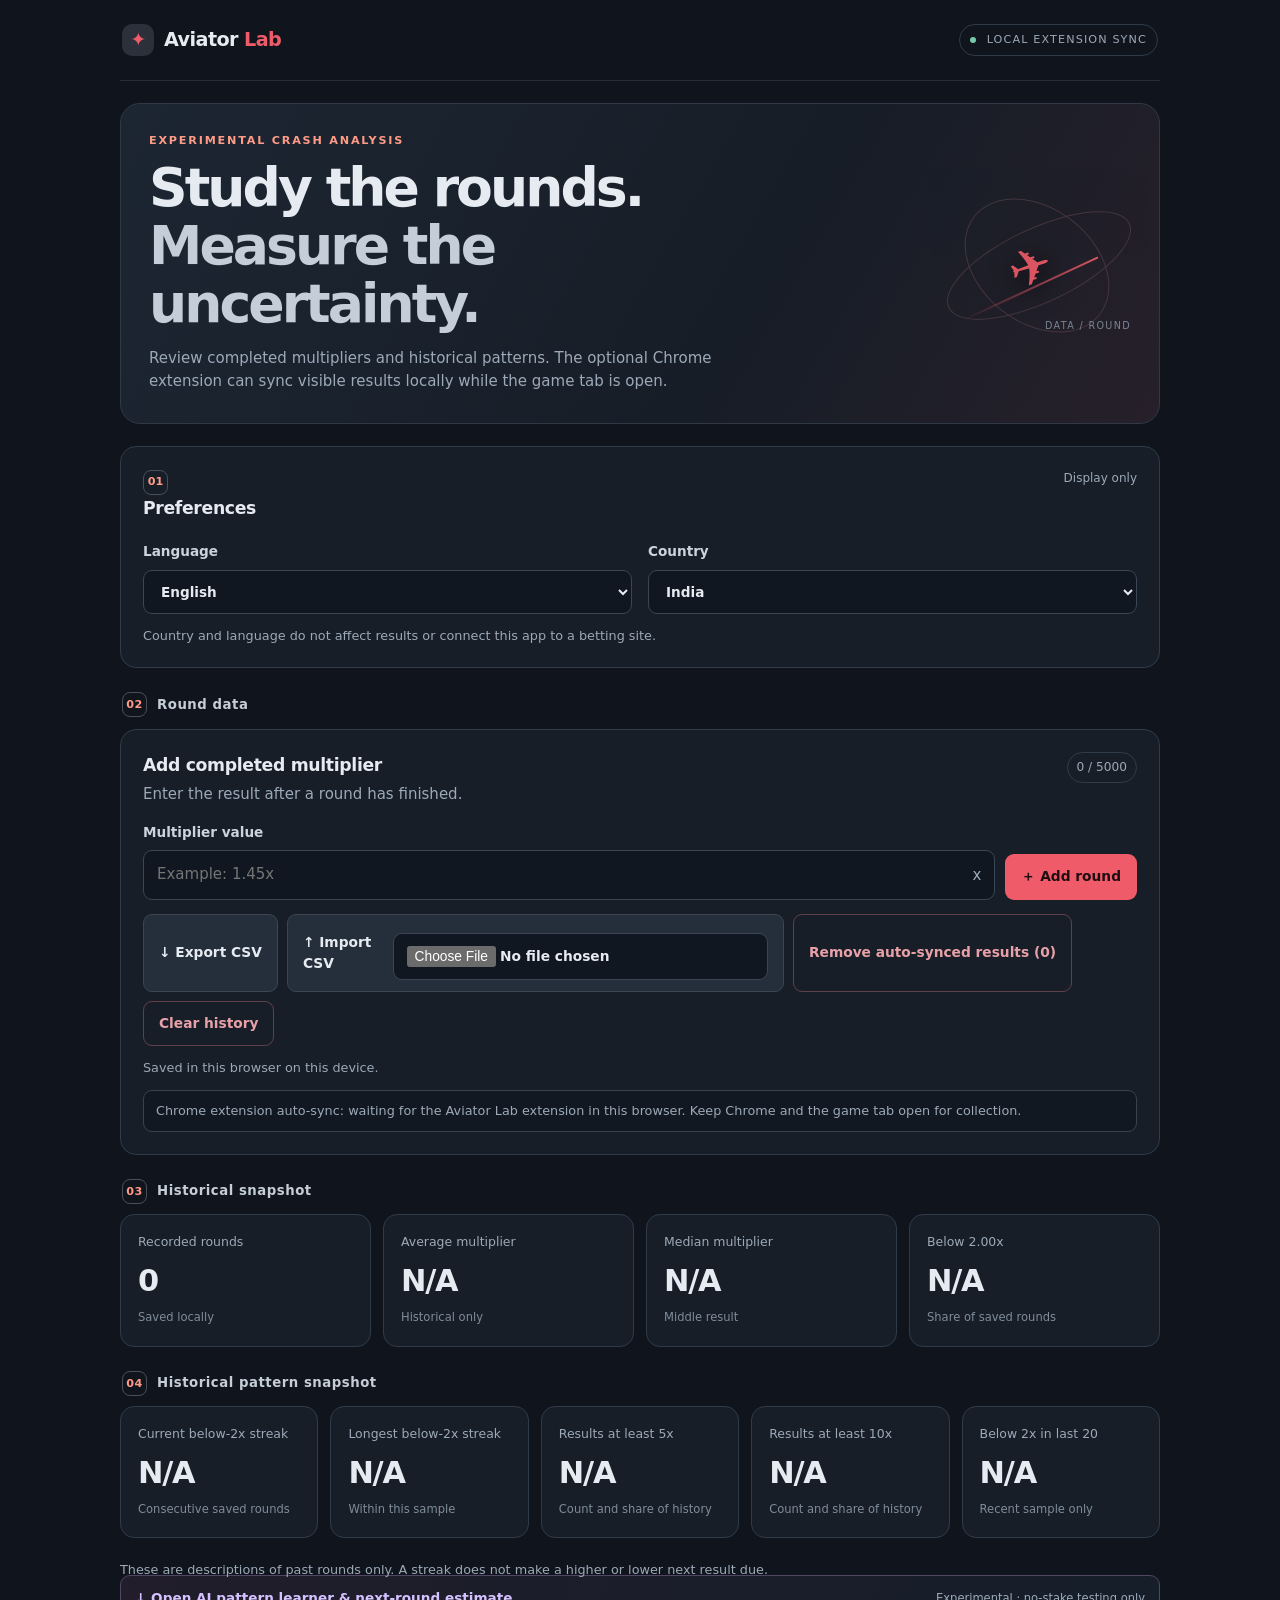
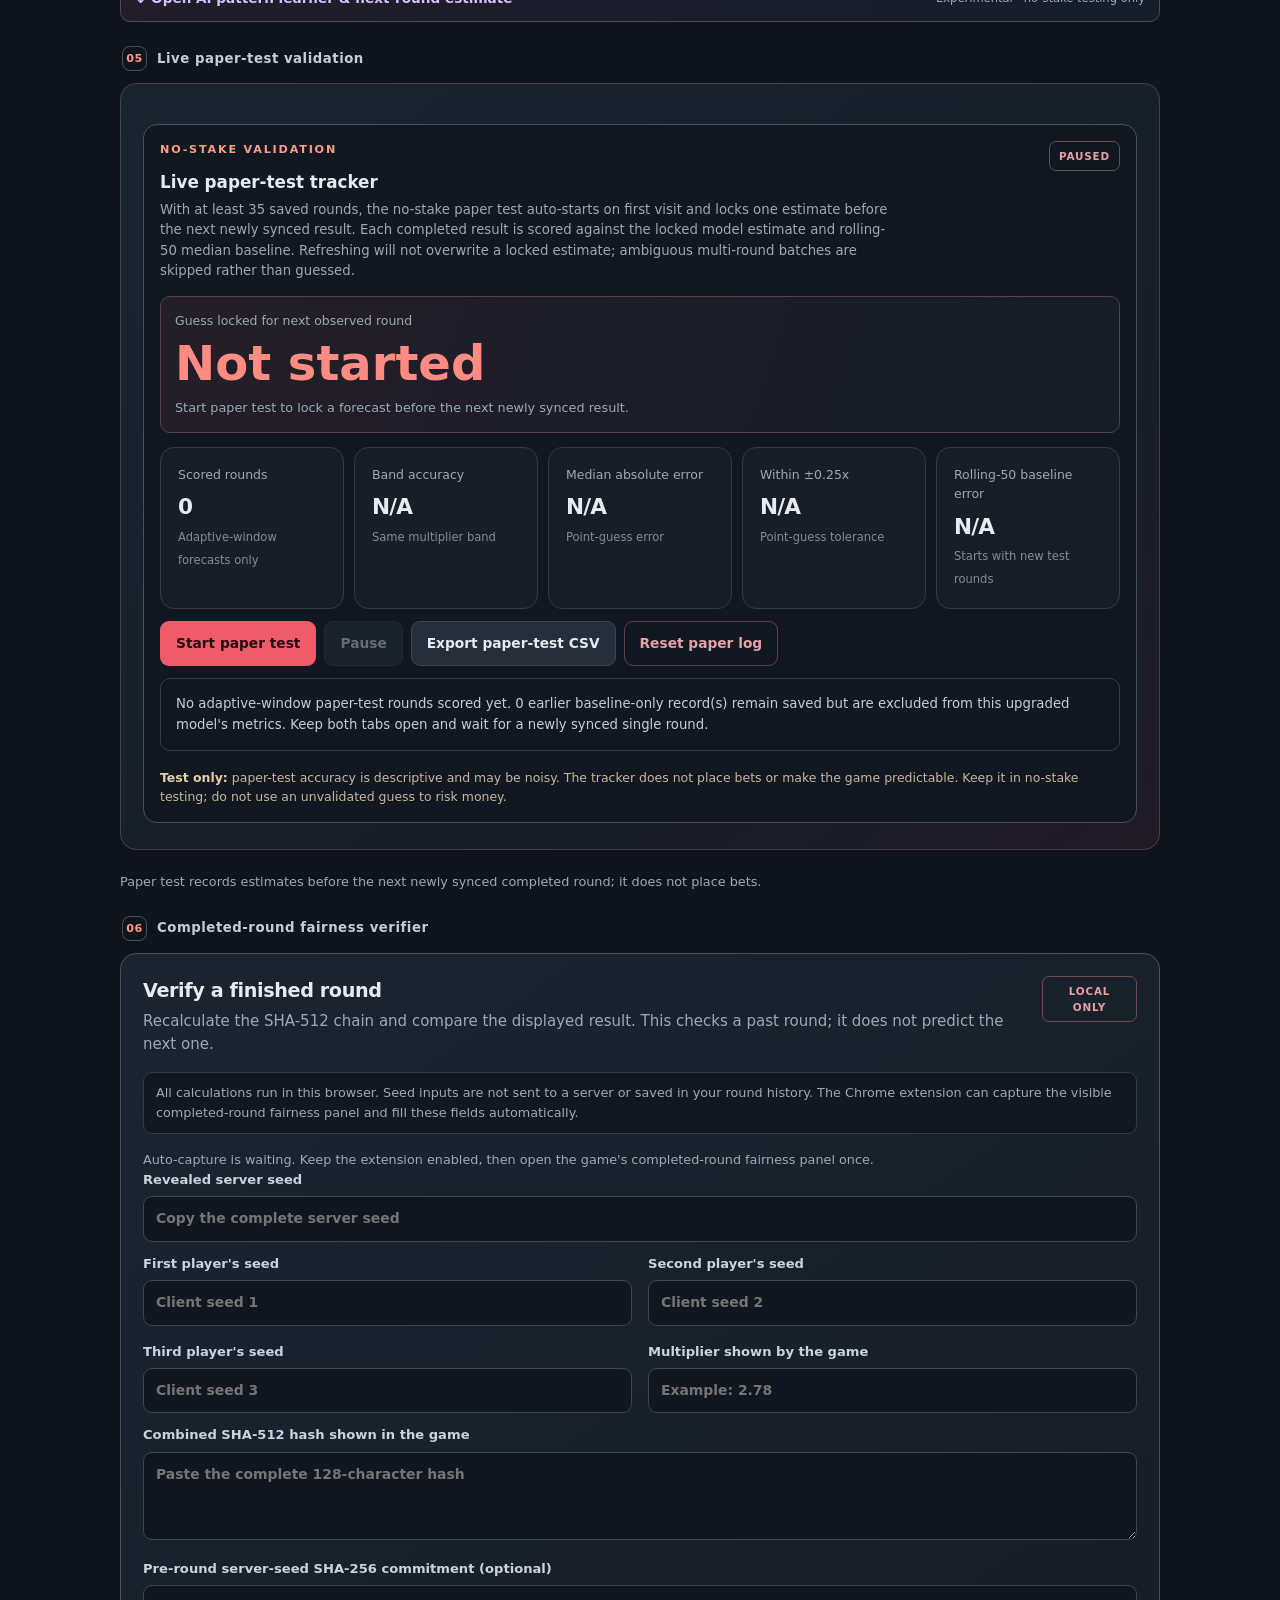
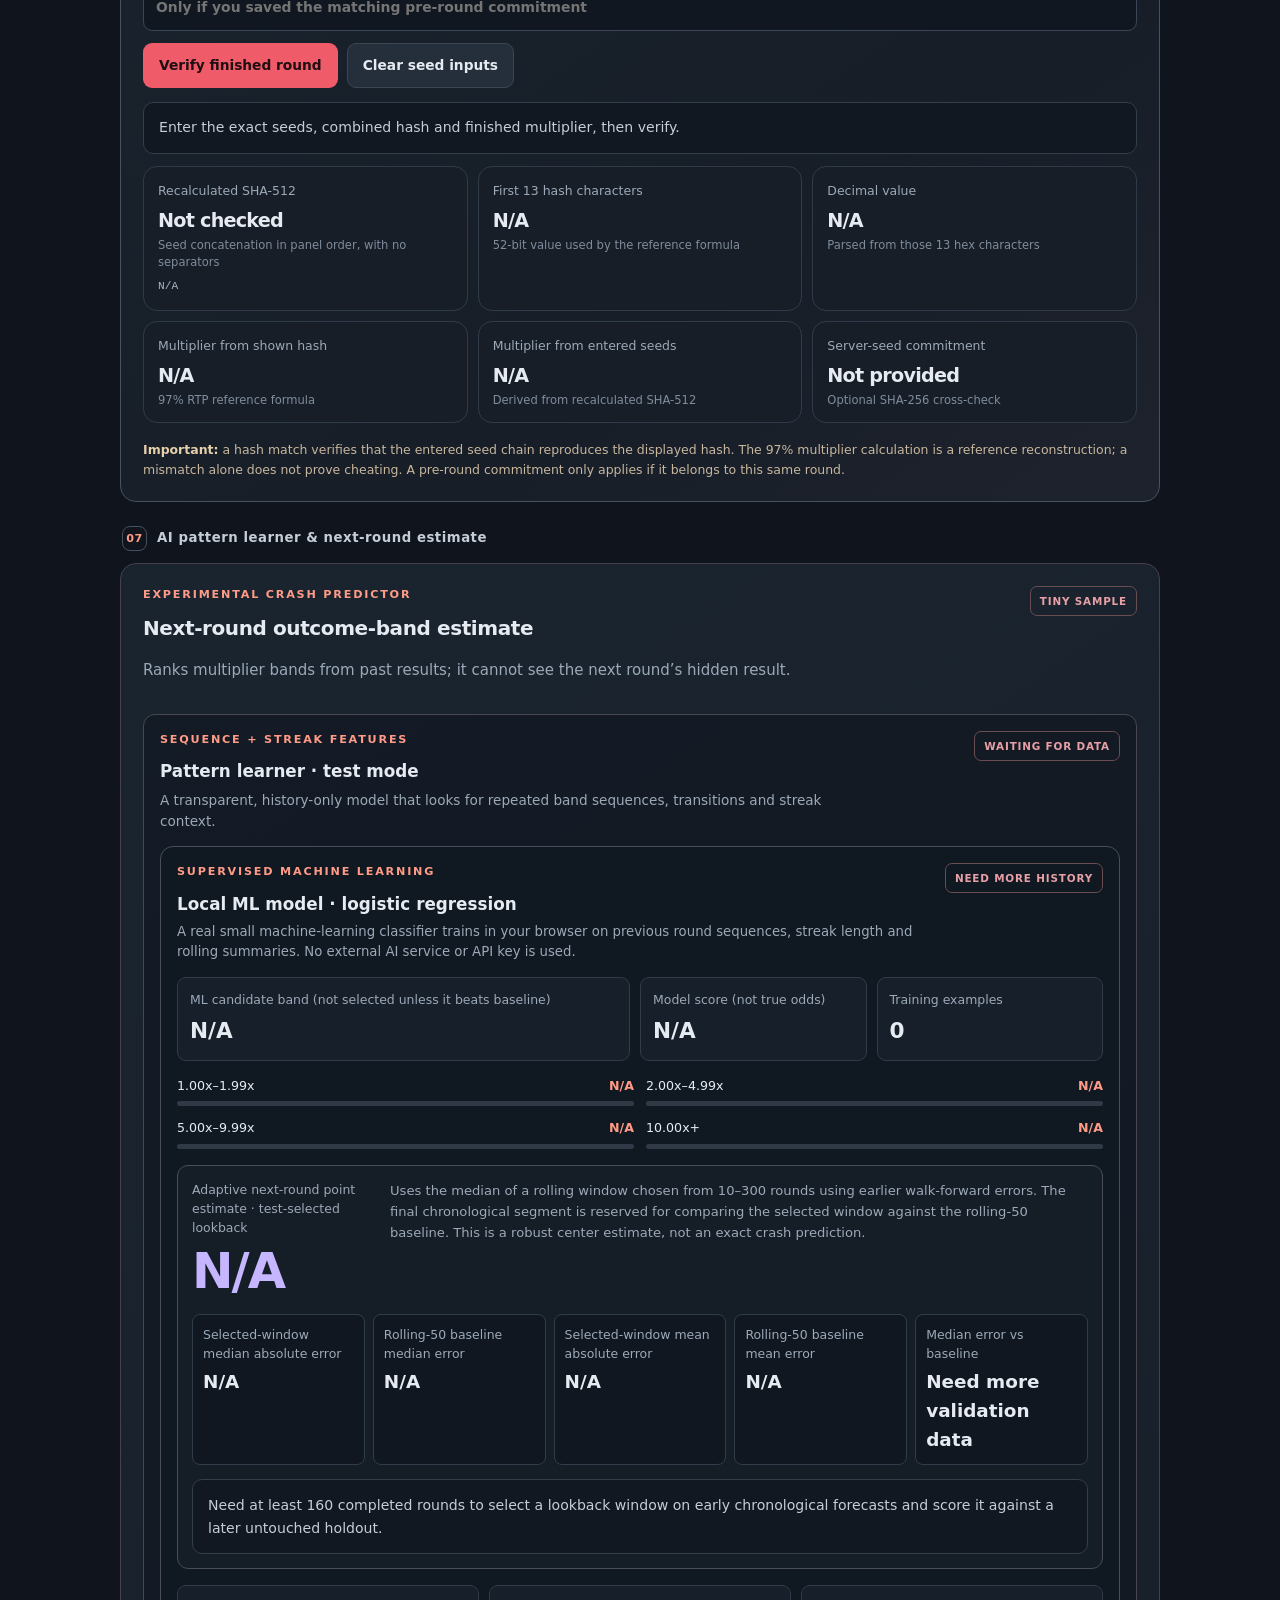
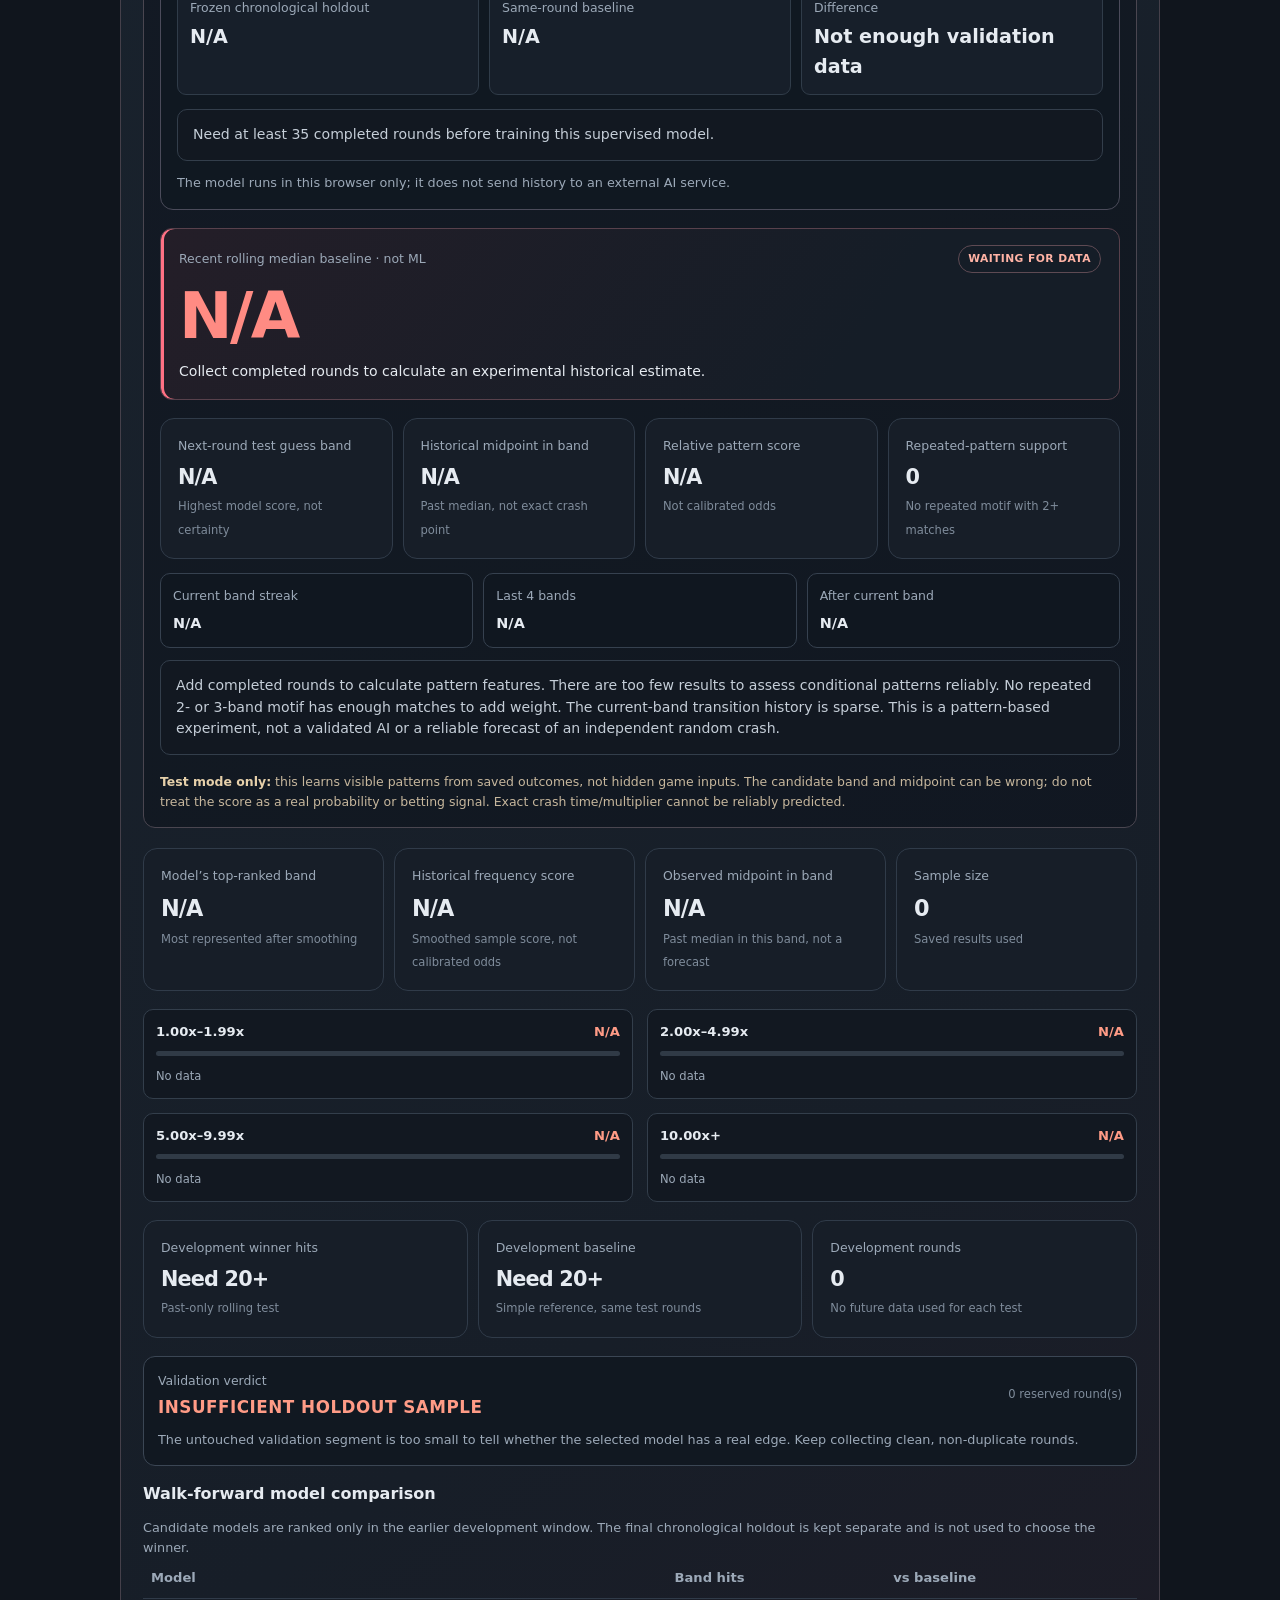
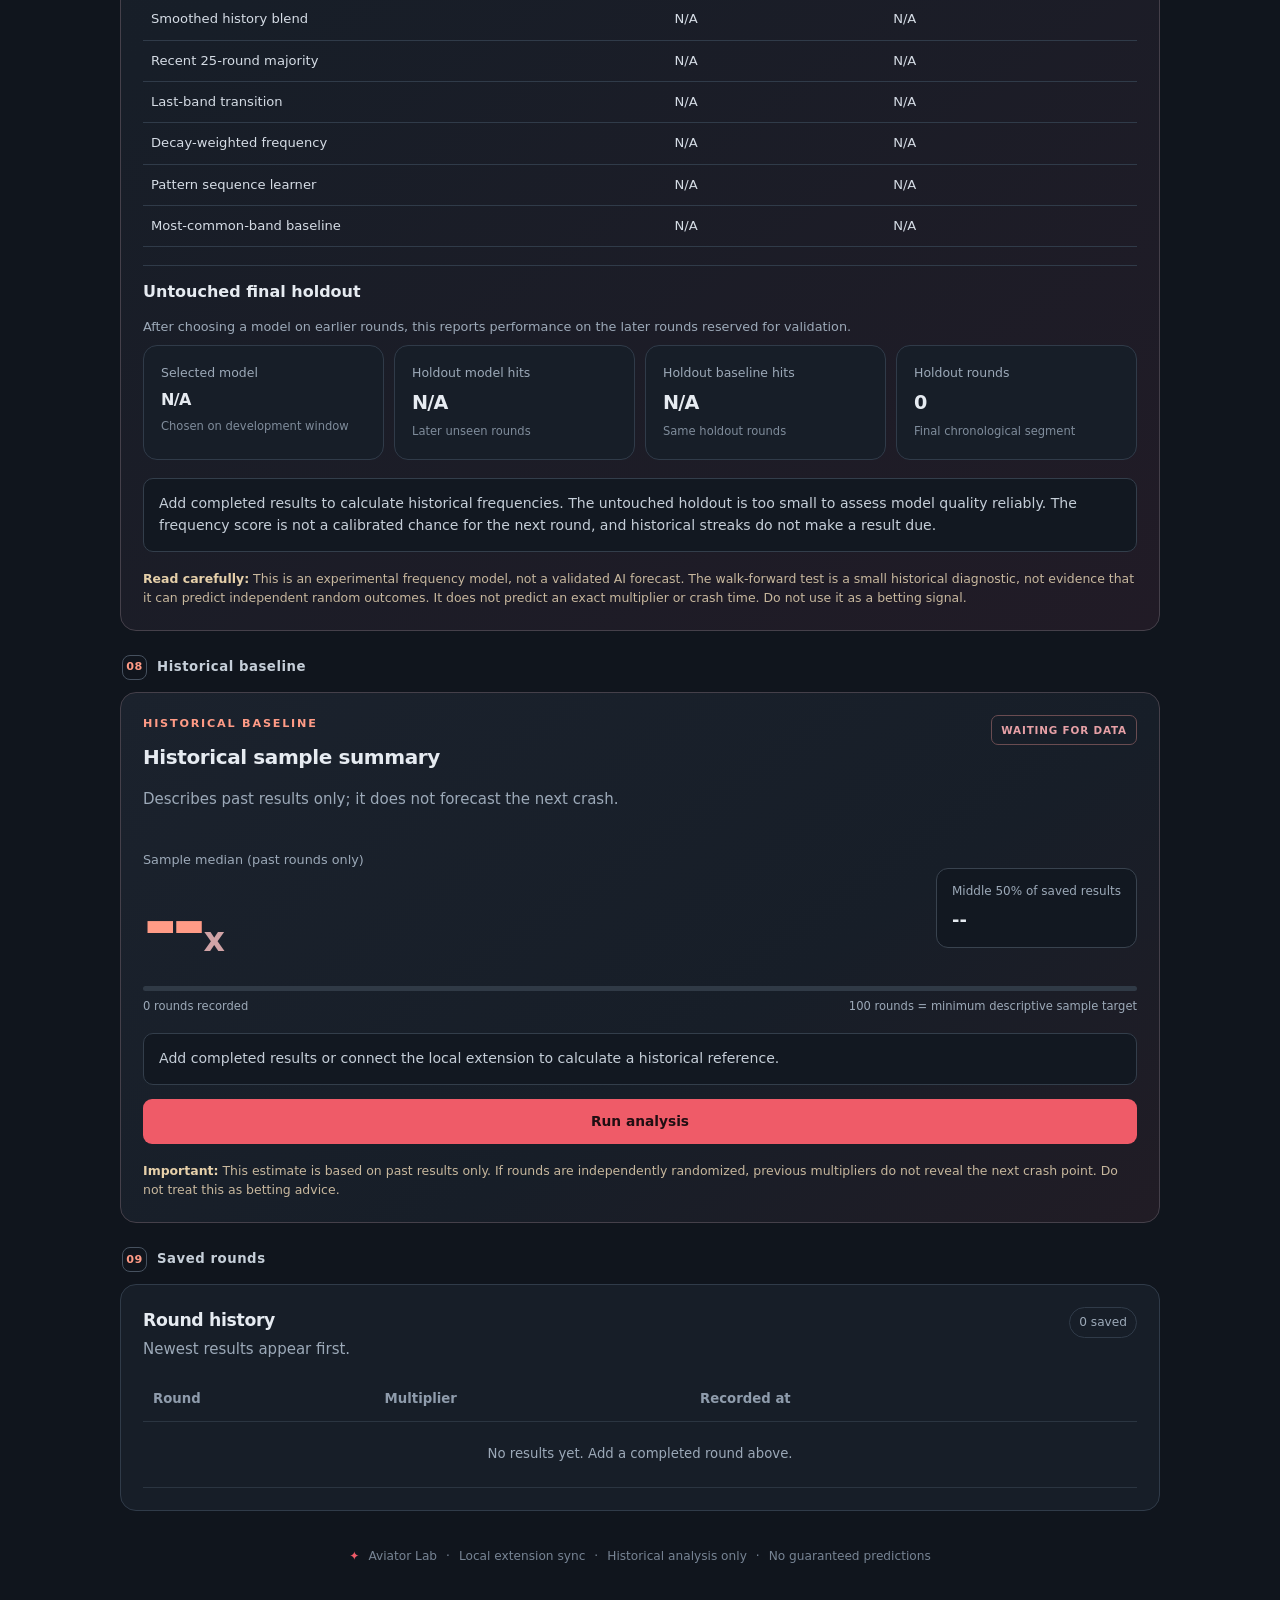
==== index.html @ 7ec2caae "Clarify adaptive paper-test metric scope" ====
<!DOCTYPE html>
<html lang="en">
<head>
  <meta charset="UTF-8">
  <meta name="viewport" content="width=device-width, initial-scale=1.0">
  <meta name="theme-color" content="#10151d">
  <title>Aviator Lab | Crash Estimate</title>
  <link rel="stylesheet" href="style.css?v=0.15.0">
</head>
<body>
  <main class="app-shell">
    <header class="topbar">
      <a class="brand" href="#" aria-label="Aviator Lab home"><span class="brand-mark">✦</span><span>Aviator <b>Lab</b></span></a>
      <span class="offline-pill"><i></i> LOCAL EXTENSION SYNC</span>
    </header>

    <section class="hero">
      <div class="hero-copy">
        <p class="kicker">EXPERIMENTAL CRASH ANALYSIS</p>
        <h1>Study the rounds.<br><span>Measure the uncertainty.</span></h1>
        <p class="hero-description">Review completed multipliers and historical patterns. The optional Chrome extension can sync visible results locally while the game tab is open.</p>
      </div>
      <div class="hero-art" aria-hidden="true">
        <div class="orbit orbit-one"></div><div class="orbit orbit-two"></div>
        <div class="plane">✈</div><div class="art-line"></div>
        <span class="art-label">DATA / ROUND</span>
      </div>
    </section>

    <section class="panel settings-panel">
      <div class="panel-title"><div><span class="step">01</span><h2>Preferences</h2></div><span class="muted tiny">Display only</span></div>
      <div class="fields">
        <label>Language
          <select id="languageSelect"><option value="English">English</option><option value="Hindi">Hindi</option><option value="Arabic">Arabic</option><option value="French">French</option><option value="Portuguese">Portuguese</option></select>
        </label>
        <label>Country
          <select id="countrySelect">
            <option value="India" selected>India</option><option value="Bangladesh">Bangladesh</option><option value="Pakistan">Pakistan</option><option value="Brazil">Brazil</option><option value="Bulgaria">Bulgaria</option><option value="Egypt">Egypt</option><option value="Kenya">Kenya</option><option value="Mexico">Mexico</option><option value="Morocco">Morocco</option><option value="Nigeria">Nigeria</option><option value="Saudi Arabia">Saudi Arabia</option><option value="South Africa">South Africa</option><option value="Tanzania">Tanzania</option><option value="Uganda">Uganda</option><option value="United Arab Emirates">United Arab Emirates</option><option value="Zimbabwe">Zimbabwe</option><option value="Other">Other</option>
          </select>
        </label>
      </div>
      <p class="hint">Country and language do not affect results or connect this app to a betting site.</p>
    </section>

    <div class="section-label"><span class="step">02</span><span>Round data</span></div>
    <section class="panel">
      <div class="panel-title"><div><h2>Add completed multiplier</h2><p class="muted">Enter the result after a round has finished.</p></div><span class="counter" id="historyCount">0 / 5000</span></div>
      <form id="resultForm" class="entry-form">
        <label for="multiplierInput">Multiplier value</label>
        <div class="entry-row"><div class="input-wrap"><input id="multiplierInput" type="text" inputmode="decimal" placeholder="Example: 1.45x" autocomplete="off" required><span class="input-suffix">x</span></div><button class="button primary" type="submit">＋ Add round</button></div>
        <p id="inputError" class="error" role="alert" hidden></p>
      </form>
      <div class="actions"><button id="exportButton" class="button secondary" type="button">↓ Export CSV</button><label class="button secondary import-label" for="importFile">↑ Import CSV<input id="importFile" type="file" accept=".csv,text/csv" hidden></label><button id="removeSyncedButton" class="button quiet-danger" type="button">Remove auto-synced results (keep imported)</button><button id="clearButton" class="button quiet-danger" type="button">Clear history</button></div>
      <p id="saveStatus" class="hint status" aria-live="polite">Saved in this browser on this device.</p>
      <p id="extensionSyncStatus" class="hint status" aria-live="polite">Chrome extension auto-sync: waiting for the Aviator Lab extension in this browser. Keep Chrome and the game tab open for collection.</p>
    </section>

    <div class="section-label"><span class="step">03</span><span>Historical snapshot</span></div>
    <section class="stats-grid">
      <article class="stat-card"><span class="stat-label">Recorded rounds</span><strong id="totalRounds">0</strong><span class="stat-note">Saved locally</span></article>
      <article class="stat-card"><span class="stat-label">Average multiplier</span><strong id="averageValue">N/A</strong><span class="stat-note">Historical only</span></article>
      <article class="stat-card"><span class="stat-label">Median multiplier</span><strong id="medianValue">N/A</strong><span class="stat-note">Middle result</span></article>
      <article class="stat-card"><span class="stat-label">Below 2.00x</span><strong id="belowTwoValue">N/A</strong><span class="stat-note">Share of saved rounds</span></article>
    </section>

    <div class="section-label"><span class="step">04</span><span>Historical pattern snapshot</span></div>
    <section class="stats-grid pattern-grid" aria-label="Descriptive historical patterns">
      <article class="stat-card"><span class="stat-label">Current below-2x streak</span><strong id="currentLowStreak">N/A</strong><span class="stat-note">Consecutive saved rounds</span></article>
      <article class="stat-card"><span class="stat-label">Longest below-2x streak</span><strong id="longestLowStreak">N/A</strong><span class="stat-note">Within this sample</span></article>
      <article class="stat-card"><span class="stat-label">Results at least 5x</span><strong id="highFiveValue">N/A</strong><span class="stat-note">Count and share of history</span></article>
      <article class="stat-card"><span class="stat-label">Results at least 10x</span><strong id="highTenValue">N/A</strong><span class="stat-note">Count and share of history</span></article>
      <article class="stat-card"><span class="stat-label">Below 2x in last 20</span><strong id="recentBelowValue">N/A</strong><span class="stat-note">Recent sample only</span></article>
    </section>
    <p class="hint">These are descriptions of past rounds only. A streak does not make a higher or lower next result due.</p>
    <div class="ai-shortcut"><a href="#experimentalPredictorLabel">↓ Open AI pattern learner &amp; next-round estimate</a><span>Experimental · no-stake testing only</span></div>
    <div class="section-label"><span class="step">05</span><span>Live paper-test validation</span></div>
    <section class="panel adaptive-panel" aria-label="Live no-stake model validation">
        <section class="paper-tracker" aria-label="Paper prediction tracking">
          <div class="paper-tracker-head">
            <div><p class="kicker">NO-STAKE VALIDATION</p><h3>Live paper-test tracker</h3><p class="muted">With at least 35 saved rounds, the no-stake paper test auto-starts on first visit and locks one estimate before the next newly synced result. Each completed result is scored against the locked model estimate and rolling-50 median baseline. Refreshing will not overwrite a locked estimate; ambiguous multi-round batches are skipped rather than guessed.</p></div>
            <span class="estimate-status" id="paperStatus">OFF</span>
          </div>
          <div class="paper-next">
            <div><span class="stat-label">Guess locked for next observed round</span><strong id="paperNextGuess">Not started</strong></div>
            <p id="paperNextReason">Waiting for enough saved rounds to lock the first no-stake estimate.</p>
          </div>
          <div class="pattern-learner-grid paper-metrics">
            <article class="stat-card"><span class="stat-label">Scored rounds</span><strong id="paperScoredCount">0</strong><span class="stat-note">Adaptive-window forecasts only</span></article>
            <article class="stat-card"><span class="stat-label">Band accuracy</span><strong id="paperBandRate">N/A</strong><span class="stat-note">Same multiplier band</span></article>
            <article class="stat-card"><span class="stat-label">Median absolute error</span><strong id="paperMedianError">N/A</strong><span class="stat-note">Point-guess error</span></article>
            <article class="stat-card"><span class="stat-label">Within ±0.25x</span><strong id="paperNearRate">N/A</strong><span class="stat-note">Point-guess tolerance</span></article>
            <article class="stat-card"><span class="stat-label">Rolling-50 baseline error</span><strong id="paperBaselineError">N/A</strong><span id="paperBaselineNote" class="stat-note">Comparable rounds</span></article>
          </div>
          <div class="paper-controls">
            <button id="paperStartButton" class="button primary" type="button">Start paper test</button>
            <button id="paperPauseButton" class="button secondary" type="button">Pause</button>
            <button id="paperExportButton" class="button secondary" type="button">Export paper-test CSV</button>
            <button id="paperResetButton" class="button quiet-danger" type="button">Reset paper log</button>
          </div>
          <p id="paperLastOutcome" class="analysis-output">No paper-test rounds scored yet.</p>
          <p class="disclaimer"><strong>Test only:</strong> paper-test accuracy is descriptive and may be noisy. The tracker does not place bets or make the game predictable. Keep it in no-stake testing; do not use an unvalidated guess to risk money.</p>
        </section>
    </section>
    <div class="hint">Paper test records estimates before the next newly synced completed round; it does not place bets.</div>

    <div class="section-label"><span class="step">06</span><span>Completed-round fairness verifier</span></div>
    <section class="panel verifier-panel" id="verifierPanel" aria-labelledby="verifierHeading">
      <div class="panel-title">
        <div><h2 id="verifierHeading">Verify a finished round</h2><p class="muted">Recalculate the SHA-512 chain and compare the displayed result. This checks a past round; it does not predict the next one.</p></div>
        <span class="estimate-status">LOCAL ONLY</span>
      </div>
      <p class="hint verifier-privacy">All calculations run in this browser. Seed inputs are not sent to a server or saved in your round history. The Chrome extension can capture the visible completed-round fairness panel and fill these fields automatically.</p>
      <p id="pfAutoCaptureStatus" class="hint status" aria-live="polite">Auto-capture is waiting. Keep the extension enabled, then open the game's completed-round fairness panel once.</p>
      <form id="pfVerifierForm" class="verifier-form">
        <label for="pfServerSeed">Revealed server seed
          <input id="pfServerSeed" type="text" autocomplete="off" spellcheck="false" placeholder="Copy the complete server seed" required>
        </label>
        <div class="fields verifier-seeds">
          <label for="pfClientSeed1">First player's seed
            <input id="pfClientSeed1" type="text" autocomplete="off" spellcheck="false" placeholder="Client seed 1" required>
          </label>
          <label for="pfClientSeed2">Second player's seed
            <input id="pfClientSeed2" type="text" autocomplete="off" spellcheck="false" placeholder="Client seed 2" required>
          </label>
          <label for="pfClientSeed3">Third player's seed
            <input id="pfClientSeed3" type="text" autocomplete="off" spellcheck="false" placeholder="Client seed 3" required>
          </label>
          <label for="pfDisplayedMultiplier">Multiplier shown by the game
            <input id="pfDisplayedMultiplier" type="number" inputmode="decimal" min="1" max="1000000" step="0.01" placeholder="Example: 2.78" required>
          </label>
        </div>
        <label for="pfDisplayedHash">Combined SHA-512 hash shown in the game
          <textarea id="pfDisplayedHash" rows="3" spellcheck="false" placeholder="Paste the complete 128-character hash" required></textarea>
        </label>
        <label for="pfServerCommitment">Pre-round server-seed SHA-256 commitment (optional)
          <input id="pfServerCommitment" type="text" autocomplete="off" spellcheck="false" placeholder="Only if you saved the matching pre-round commitment">
        </label>
        <div class="actions verifier-actions">
          <button id="pfVerifyButton" class="button primary" type="submit">Verify finished round</button>
          <button id="pfClearButton" class="button secondary" type="button">Clear seed inputs</button>
        </div>
      </form>
      <div id="pfOverallStatus" class="analysis-output verifier-status" role="status" aria-live="polite">Enter the exact seeds, combined hash and finished multiplier, then verify.</div>
      <div class="verifier-results">
        <article class="stat-card"><span class="stat-label">Recalculated SHA-512</span><strong id="pfCalculatedHashStatus">Not checked</strong><span id="pfCalculatedHashNote" class="stat-note">Seed concatenation in panel order, with no separators</span><p id="pfCalculatedHashValue" class="verifier-hash-output">N/A</p></article>
        <article class="stat-card"><span class="stat-label">First 13 hash characters</span><strong id="pfHexPrefix">N/A</strong><span class="stat-note">52-bit value used by the reference formula</span></article>
        <article class="stat-card"><span class="stat-label">Decimal value</span><strong id="pfHexDecimal">N/A</strong><span class="stat-note">Parsed from those 13 hex characters</span></article>
        <article class="stat-card"><span class="stat-label">Multiplier from shown hash</span><strong id="pfHashMultiplier">N/A</strong><span class="stat-note">97% RTP reference formula</span></article>
        <article class="stat-card"><span class="stat-label">Multiplier from entered seeds</span><strong id="pfSeedMultiplier">N/A</strong><span class="stat-note">Derived from recalculated SHA-512</span></article>
        <article class="stat-card"><span class="stat-label">Server-seed commitment</span><strong id="pfCommitmentStatus">Not provided</strong><span id="pfCommitmentNote" class="stat-note">Optional SHA-256 cross-check</span></article>
      </div>
      <p class="disclaimer"><strong>Important:</strong> a hash match verifies that the entered seed chain reproduces the displayed hash. The 97% multiplier calculation is a reference reconstruction; a mismatch alone does not prove cheating. A pre-round commitment only applies if it belongs to this same round.</p>
    </section>


    <div class="section-label" id="experimentalPredictorLabel"><span class="step">07</span><span>AI pattern learner &amp; next-round estimate</span></div>
    <section class="panel adaptive-panel" id="experimentalPredictorPanel">
      <div class="estimate-head">
        <div><p class="kicker">EXPERIMENTAL CRASH PREDICTOR</p><h2>Next-round outcome-band estimate</h2><p class="muted">Ranks multiplier bands from past results; it cannot see the next round’s hidden result.</p></div>
        <span class="estimate-status" id="adaptiveModelStatus">WAITING FOR DATA</span>
      </div>
      <div class="pattern-learner-box">
        <div class="pattern-learner-heading">
          <div><p class="kicker">SEQUENCE + STREAK FEATURES</p><h3>Pattern learner · test mode</h3><p class="muted">A transparent, history-only model that looks for repeated band sequences, transitions and streak context.</p></div>
          <span class="estimate-status" id="patternModelStatus">WAITING FOR DATA</span>
        </div>
        <section class="local-ml-card" aria-label="Local machine learning model">
          <div class="local-ml-head">
            <div><p class="kicker">SUPERVISED MACHINE LEARNING</p><h3>Local ML model · logistic regression</h3><p class="muted">A real small machine-learning classifier trains in your browser on previous round sequences, streak length and rolling summaries. No external AI service or API key is used.</p></div>
            <span class="estimate-status" id="localMLStatus">NEED MORE HISTORY</span>
          </div>
          <div class="local-ml-main">
            <div><span class="stat-label">ML candidate band (not selected unless it beats baseline)</span><strong id="localMLBand">N/A</strong></div>
            <div><span class="stat-label">Model score (not true odds)</span><strong id="localMLScore">N/A</strong></div>
            <div><span class="stat-label">Training examples</span><strong id="localMLExamples">0</strong></div>
          </div>
          <div class="local-ml-probs">
            <div><div class="local-ml-prob-head"><span>1.00x–1.99x</span><strong id="localMLP0">N/A</strong></div><div class="meter"><div id="localMLBar0"></div></div></div>
            <div><div class="local-ml-prob-head"><span>2.00x–4.99x</span><strong id="localMLP1">N/A</strong></div><div class="meter"><div id="localMLBar1"></div></div></div>
            <div><div class="local-ml-prob-head"><span>5.00x–9.99x</span><strong id="localMLP2">N/A</strong></div><div class="meter"><div id="localMLBar2"></div></div></div>
            <div><div class="local-ml-prob-head"><span>10.00x+</span><strong id="localMLP3">N/A</strong></div><div class="meter"><div id="localMLBar3"></div></div></div>
          </div>
          <section class="local-ml-point" aria-label="Machine learning numeric estimate">
            <div class="local-ml-point-head">
              <div><span class="stat-label">Adaptive next-round point estimate · test-selected lookback</span><strong id="localMLNumericGuess">N/A</strong></div>
              <p class="muted">Uses the median of a rolling window chosen from 10–300 rounds using earlier walk-forward errors. The final chronological segment is reserved for comparing the selected window against the rolling-50 baseline. This is a robust center estimate, not an exact crash prediction.</p>
            </div>
            <div class="local-ml-point-test">
              <div><span class="stat-label">Selected-window median absolute error</span><strong id="localMLPointMedianError">N/A</strong></div>
              <div><span class="stat-label">Rolling-50 baseline median error</span><strong id="localMLPointBaselineMedianError">N/A</strong></div>
              <div><span class="stat-label">Selected-window mean absolute error</span><strong id="localMLPointMAE">N/A</strong></div>
              <div><span class="stat-label">Rolling-50 baseline mean error</span><strong id="localMLPointBaselineMAE">N/A</strong></div>
              <div><span class="stat-label">Median error vs baseline</span><strong id="localMLPointDelta">N/A</strong></div>
            </div>
            <p id="localMLNumericExplanation" class="analysis-output">Collect completed rounds; a chronological holdout will compare the selected median window with a rolling-50 baseline.</p>
          </section>
          <div class="local-ml-test">
            <div><span class="stat-label">Frozen chronological holdout</span><strong id="localMLHoldout">N/A</strong></div>
            <div><span class="stat-label">Same-round baseline</span><strong id="localMLBaseline">N/A</strong></div>
            <div><span class="stat-label">Difference</span><strong id="localMLVerdict">N/A</strong></div>
          </div>
          <p id="localMLExplanation" class="analysis-output">Collect at least 35 completed rounds to train and test the local machine-learning model.</p>
          <p id="localMLNote" class="hint">Model scores are not calibrated probabilities and do not reveal the next hidden result.</p>
        </section>
        <div class="point-guess-card">
          <div class="point-guess-top"><span class="stat-label">Recent rolling median baseline · not ML</span><span class="guess-pill" id="patternGuessConfidence">WAITING FOR DATA</span></div>
          <strong id="patternGuessMultiplier">N/A</strong>
          <p id="patternNumericReasoning">Collect completed rounds to generate a tentative point guess and explain the historical evidence behind it.</p>
        </div>

        <div class="pattern-learner-grid">
          <article class="stat-card"><span class="stat-label">Next-round test guess band</span><strong id="patternGuessBand">N/A</strong><span class="stat-note">Highest model score, not certainty</span></article>
          <article class="stat-card"><span class="stat-label">Historical midpoint in band</span><strong id="patternGuessMedian">N/A</strong><span class="stat-note">Past median, not exact crash point</span></article>
          <article class="stat-card"><span class="stat-label">Relative pattern score</span><strong id="patternGuessScore">N/A</strong><span class="stat-note">Not calibrated odds</span></article>
          <article class="stat-card"><span class="stat-label">Repeated-pattern support</span><strong id="patternMotifHits">N/A</strong><span class="stat-note" id="patternMotifNote">Need more history</span></article>
        </div>
        <div class="pattern-evidence-grid">
          <div class="pattern-evidence"><span class="stat-label">Current band streak</span><strong id="patternCurrentStreak">N/A</strong></div>
          <div class="pattern-evidence"><span class="stat-label">Last 4 bands</span><strong id="patternRecentSequence">N/A</strong></div>
          <div class="pattern-evidence"><span class="stat-label">After current band</span><strong id="patternTransitionEvidence">N/A</strong></div>
        </div>
        <div id="patternExplanation" class="analysis-output">Collect completed rounds to let the pattern learner inspect the sequence.</div>
        <p class="disclaimer"><strong>Test mode only:</strong> this learns visible patterns from saved outcomes, not hidden game inputs. The candidate band and midpoint can be wrong; do not treat the score as a real probability or betting signal. Exact crash time/multiplier cannot be reliably predicted.</p>
      </div>
      <div class="adaptive-summary">
        <article class="stat-card"><span class="stat-label">Model’s top-ranked band</span><strong id="modelTopBand">N/A</strong><span class="stat-note">Most represented after smoothing</span></article>
        <article class="stat-card"><span class="stat-label">Historical frequency score</span><strong id="modelTopProbability">N/A</strong><span class="stat-note">Smoothed sample score, not calibrated odds</span></article>
        <article class="stat-card"><span class="stat-label">Observed midpoint in band</span><strong id="modelBandMedian">N/A</strong><span class="stat-note">Past median in this band, not a forecast</span></article>
        <article class="stat-card"><span class="stat-label">Sample size</span><strong id="modelSampleSize">0</strong><span class="stat-note">Saved results used</span></article>
      </div>
      <div class="model-bands">
        <div class="model-band"><div class="model-band-head"><span>1.00x–1.99x</span><strong id="modelP0">N/A</strong></div><div class="meter"><div id="modelBar0"></div></div><p class="hint" id="modelDetail0">No data</p></div>
        <div class="model-band"><div class="model-band-head"><span>2.00x–4.99x</span><strong id="modelP1">N/A</strong></div><div class="meter"><div id="modelBar1"></div></div><p class="hint" id="modelDetail1">No data</p></div>
        <div class="model-band"><div class="model-band-head"><span>5.00x–9.99x</span><strong id="modelP2">N/A</strong></div><div class="meter"><div id="modelBar2"></div></div><p class="hint" id="modelDetail2">No data</p></div>
        <div class="model-band"><div class="model-band-head"><span>10.00x+</span><strong id="modelP3">N/A</strong></div><div class="meter"><div id="modelBar3"></div></div><p class="hint" id="modelDetail3">No data</p></div>
      </div>
      <div class="adaptive-summary backtest-summary">
        <article class="stat-card"><span class="stat-label">Development winner hits</span><strong id="modelBacktestHit">N/A</strong><span class="stat-note">Past-only rolling test</span></article>
        <article class="stat-card"><span class="stat-label">Development baseline</span><strong id="modelBacktestBaseline">N/A</strong><span class="stat-note">Simple reference, same test rounds</span></article>
        <article class="stat-card"><span class="stat-label">Development rounds</span><strong id="modelBacktestCount">0</strong><span class="stat-note">No future data used for each test</span></article>
      </div>
      <div class="model-verdict">
        <div class="model-verdict-head">
          <div><span class="stat-label">Validation verdict</span><strong id="modelEdgeVerdict">INSUFFICIENT TEST SAMPLE</strong></div>
          <span id="modelEdgeDelta" class="stat-note">Need more verified rounds</span>
        </div>
        <p id="modelEdgeExplanation" class="hint">Model candidates are compared against a simple historical baseline using only earlier rounds for each test.</p>
      </div>
      <div class="model-comparison-wrap">
        <h3>Walk-forward model comparison</h3>
        <p class="hint">Candidate models are ranked only in the earlier development window. The final chronological holdout is kept separate and is not used to choose the winner.</p>
        <div class="table-wrap">
          <table class="model-comparison-table">
            <thead><tr><th>Model</th><th>Band hits</th><th>vs baseline</th></tr></thead>
            <tbody id="modelComparisonBody"><tr><td colspan="3" class="empty">Need at least 20 saved rounds.</td></tr></tbody>
          </table>
        </div>
      </div>
      <div class="model-comparison-wrap holdout-wrap">
        <h3>Untouched final holdout</h3>
        <p class="hint">After choosing a model on earlier rounds, this reports performance on the later rounds reserved for validation.</p>
        <div class="adaptive-summary backtest-summary holdout-summary">
          <article class="stat-card"><span class="stat-label">Selected model</span><strong id="modelHoldoutSelected">N/A</strong><span class="stat-note">Chosen on development window</span></article>
          <article class="stat-card"><span class="stat-label">Holdout model hits</span><strong id="modelHoldoutModelHits">N/A</strong><span class="stat-note">Later unseen rounds</span></article>
          <article class="stat-card"><span class="stat-label">Holdout baseline hits</span><strong id="modelHoldoutBaselineHits">N/A</strong><span class="stat-note">Same holdout rounds</span></article>
          <article class="stat-card"><span class="stat-label">Holdout rounds</span><strong id="modelHoldoutCount">0</strong><span class="stat-note">Final chronological segment</span></article>
        </div>
      </div>
      <div id="adaptiveModelNote" class="analysis-output">Add completed results to evaluate the experimental historical frequency model.</div>
      <p class="disclaimer"><strong>Read carefully:</strong> This is an experimental frequency model, not a validated AI forecast. The walk-forward test is a small historical diagnostic, not evidence that it can predict independent random outcomes. It does not predict an exact multiplier or crash time. Do not use it as a betting signal.</p>
    </section>

    <div class="section-label"><span class="step">08</span><span>Historical baseline</span></div>
    <section class="panel estimate-panel">
      <div class="estimate-head">
        <div><p class="kicker">HISTORICAL BASELINE</p><h2>Historical sample summary</h2><p class="muted">Describes past results only; it does not forecast the next crash.</p></div>
        <span class="estimate-status" id="modelStatus">WAITING FOR DATA</span>
      </div>
      <div class="estimate-value-wrap">
        <div><span class="muted small-label">Sample median (past rounds only)</span><div id="estimateValue" class="estimate-value">--<small>x</small></div></div>
        <div class="range-box"><span>Middle 50% of saved results</span><strong id="rangeValue">--</strong></div>
      </div>
      <div class="meter"><div id="dataMeter"></div></div>
      <div class="meter-caption"><span id="dataMeterLabel">0 rounds recorded</span><span>100 rounds = minimum descriptive sample target</span></div>
      <div id="analysisOutput" class="analysis-output">Add completed results or connect the local extension to calculate a historical reference.</div>
      <button id="analyzeButton" class="button primary analyze-button" type="button">Run analysis</button>
      <p class="disclaimer"><strong>Important:</strong> This estimate is based on past results only. If rounds are independently randomized, previous multipliers do not reveal the next crash point. Do not treat this as betting advice.</p>
    </section>

    <div class="section-label"><span class="step">09</span><span>Saved rounds</span></div>
    <section class="panel history-panel">
      <div class="panel-title"><div><h2>Round history</h2><p class="muted">Newest results appear first.</p></div><span class="counter" id="historyCountSecondary">0 saved</span></div>
      <div class="table-wrap"><table><thead><tr><th>Round</th><th>Multiplier</th><th>Recorded at</th><th></th></tr></thead><tbody id="historyBody"><tr><td colspan="4" class="empty">No results yet. Add a completed round above.</td></tr></tbody></table></div>
    </section>
    <footer><span class="footer-mark">✦</span> Aviator Lab <span>·</span> Local extension sync <span>·</span> Historical analysis only <span>·</span> No guaranteed predictions</footer>
  </main>
  <script src="script.js?v=0.16.0"></script>
</body>
</html>
---- style.css ----
*{box-sizing:border-box}
:root{color-scheme:dark;--bg:#10151d;--surface:#171e28;--surface2:#1d2632;--border:#303b49;--text:#e6ebf1;--muted:#9ca9b8;--accent:#ef5b68;--accent2:#ff9b86;--green:#76c9a8;--warn:#d9b982}
body{margin:0;background:var(--bg);color:var(--text);font-family:Inter,ui-sans-serif,system-ui,-apple-system,"Segoe UI",sans-serif;line-height:1.55;font-size:15px}
.app-shell{width:min(1040px,calc(100% - 36px));margin:0 auto;padding:20px 0 30px}
.topbar{display:flex;justify-content:space-between;align-items:center;padding:4px 2px 24px;border-bottom:1px solid #252e39}
.brand{display:flex;align-items:center;gap:10px;color:var(--text);text-decoration:none;font-weight:800;font-size:1.2rem;letter-spacing:-.03em}
.brand b{color:var(--accent);font-weight:800}
.brand-mark{display:grid;place-items:center;width:32px;height:32px;border-radius:10px;background:#2b303b;color:var(--accent);font-size:1.2rem}
.offline-pill{font-size:.7rem;letter-spacing:.1em;color:var(--muted);border:1px solid var(--border);border-radius:999px;padding:6px 10px}
.offline-pill i{display:inline-block;width:6px;height:6px;background:var(--green);border-radius:50%;margin-right:6px}
.hero{display:flex;justify-content:space-between;align-items:center;gap:20px;min-height:220px;padding:28px 28px 30px;margin:22px 0;background:linear-gradient(120deg,#1c2632,#171d27 62%,#27202a);border:1px solid #303846;border-radius:20px;overflow:hidden;position:relative}
.hero-copy{position:relative;z-index:1;max-width:660px}.kicker{font-size:.7rem;letter-spacing:.16em;font-weight:800;color:var(--accent2);margin:0 0 10px}
h1{font-size:clamp(2rem,5vw,3.35rem);line-height:1.08;letter-spacing:-.055em;margin:0 0 14px}h1 span{color:#c5ced8}
.hero-description{max-width:580px;color:var(--muted);margin:0}
.hero-art{width:180px;height:150px;position:relative;flex:0 0 180px;opacity:.9}.orbit{position:absolute;border:1px solid #4a3842;border-radius:50%;transform:rotate(-25deg)}.orbit-one{width:200px;height:75px;top:40px;left:-12px}.orbit-two{width:160px;height:115px;top:20px;left:6px;transform:rotate(38deg)}.plane{position:absolute;top:40px;left:58px;color:var(--accent);font-size:3.2rem;transform:rotate(-18deg);text-shadow:0 8px 28px #000}.art-line{position:absolute;width:150px;height:2px;background:linear-gradient(90deg,transparent,var(--accent));top:100px;left:4px;transform:rotate(-25deg)}.art-label{position:absolute;bottom:4px;right:0;color:#8390a0;font-size:.6rem;letter-spacing:.14em}
.panel{background:var(--surface);border:1px solid var(--border);border-radius:16px;padding:22px;margin:12px 0 22px}
.panel-title{display:flex;align-items:flex-start;justify-content:space-between;gap:14px;margin-bottom:16px}.panel-title h2,.estimate-head h2{font-size:1.08rem;margin:0 0 4px;letter-spacing:-.02em}.panel-title p{margin:0}
.section-label{display:flex;align-items:center;gap:10px;color:#c5ced8;font-size:.83rem;font-weight:750;letter-spacing:.04em;margin:24px 2px 10px}
.step{display:inline-grid;place-items:center;width:25px;height:25px;border:1px solid #46515f;border-radius:8px;color:var(--accent2);font-size:.7rem;font-weight:800}
.fields{display:grid;grid-template-columns:repeat(2,minmax(0,1fr));gap:16px}
label{display:block;font-size:.85rem;font-weight:650;color:#cbd3dd}
input,select{display:block;width:100%;margin-top:7px;padding:12px 13px;background:#111720;border:1px solid #3a4655;border-radius:9px;color:var(--text);font:inherit}
input:focus,select:focus{outline:2px solid #ad6973;outline-offset:1px}
.hint,.muted{color:var(--muted)}.hint{font-size:.8rem;margin:12px 0 0}.tiny{font-size:.75rem}.small-label{font-size:.8rem}
.entry-form{margin-top:8px}.entry-row{display:flex;gap:10px;align-items:flex-end}.entry-row .input-wrap{flex:1;position:relative}.input-wrap input{padding-right:42px}.input-suffix{position:absolute;right:14px;bottom:12px;color:var(--muted)}
.button{display:inline-flex;align-items:center;justify-content:center;gap:7px;border:1px solid transparent;border-radius:9px;padding:11px 15px;font:inherit;font-size:.86rem;font-weight:750;cursor:pointer;transition:background .15s,border-color .15s}.button:focus-visible{outline:2px solid white;outline-offset:3px}.primary{background:var(--accent);color:#210e12}.primary:hover{background:#ff707c}.secondary{background:#252f3b;border-color:#3a4654;color:var(--text)}.secondary:hover{background:#303c4a}.quiet-danger{background:transparent;border-color:#62404a;color:#e9a1a8}.quiet-danger:hover{background:#38242b}.actions{display:flex;gap:9px;flex-wrap:wrap;margin-top:14px}.import-label{margin:0;cursor:pointer}.error{color:#ff9ba5;font-size:.83rem}
.counter{font-size:.76rem;color:var(--muted);border:1px solid var(--border);border-radius:999px;padding:5px 9px;white-space:nowrap}
.stats-grid{display:grid;grid-template-columns:repeat(4,minmax(0,1fr));gap:12px;margin:0 0 22px}
.stat-card{background:var(--surface);border:1px solid var(--border);border-radius:14px;padding:17px;min-width:0}.stat-label{display:block;color:var(--muted);font-size:.78rem}.stat-card strong{display:block;font-size:clamp(1.35rem,3.6vw,1.9rem);letter-spacing:-.04em;margin:6px 0 1px;overflow-wrap:anywhere}.stat-note{font-size:.72rem;color:#7f8c9b}
.estimate-panel{background:linear-gradient(145deg,#1b222d,#171e28 60%,#211c25);border-color:#45404a}.estimate-head{display:flex;justify-content:space-between;align-items:flex-start;gap:12px}.estimate-head h2{font-size:1.25rem}.estimate-status{border:1px solid #6a4c51;border-radius:7px;padding:6px 9px;color:#e6a0a6;font-size:.65rem;font-weight:850;letter-spacing:.08em;text-align:center}
.estimate-value-wrap{display:flex;align-items:center;justify-content:space-between;gap:20px;padding:22px 0 18px}.estimate-value{font-size:clamp(3rem,8vw,5.2rem);line-height:1.1;font-weight:800;letter-spacing:-.07em;color:var(--accent2);margin-top:5px}.estimate-value small{font-size:.4em;color:#d1a3a6;letter-spacing:0;margin-left:3px}.range-box{background:#121821;border:1px solid #39434f;border-radius:12px;padding:13px 15px;min-width:190px}.range-box span{display:block;color:var(--muted);font-size:.75rem}.range-box strong{display:block;margin-top:5px;font-size:1.12rem}
.meter{height:5px;background:#303a46;border-radius:10px;overflow:hidden}.meter div{height:100%;width:0;background:var(--accent);transition:width .2s}.meter-caption{display:flex;justify-content:space-between;gap:12px;color:var(--muted);font-size:.72rem;margin:7px 0 17px}
.analysis-output{padding:14px 15px;background:#121821;border:1px solid #333e4b;border-radius:10px;color:#c5ced8;font-size:.88rem}.analyze-button{margin-top:14px;width:100%}.disclaimer{margin:17px 0 0;color:#c7b79d;font-size:.78rem}.disclaimer strong{color:#e6d0aa}
.table-wrap{overflow-x:auto}table{border-collapse:collapse;width:100%;min-width:490px;text-align:left}th,td{padding:12px 10px;border-bottom:1px solid #2b3541;font-size:.83rem}th{color:#8f9cac;font-weight:650}td{color:#d5dce5}.multiplier{color:var(--green);font-weight:800}.low{color:var(--accent2);font-weight:800}.remove-button{border:1px solid #3c4654;background:#252f3b;color:#cdd5df;border-radius:7px;padding:6px 9px;font-size:.74rem;cursor:pointer}.empty{text-align:center;color:var(--muted);padding:22px}
footer{display:flex;justify-content:center;align-items:center;gap:9px;flex-wrap:wrap;color:#778494;font-size:.76rem;padding:14px}.footer-mark{color:var(--accent)}
@media(max-width:700px){.app-shell{width:calc(100% - 20px);padding-top:12px}.hero{padding:23px 20px;min-height:190px}.hero-art{width:90px;flex-basis:90px;transform:scale(.7);transform-origin:center right;margin-left:-20px}.hero-description{font-size:.9rem}.panel{padding:17px}.stats-grid{grid-template-columns:repeat(2,minmax(0,1fr))}.estimate-value-wrap{align-items:flex-start;flex-direction:column}.range-box{width:100%}.entry-row{align-items:stretch;flex-direction:column}.entry-row .button{width:100%}.fields{gap:12px}.panel-title{gap:8px}}
@media(max-width:420px){.offline-pill{font-size:.58rem}.fields{grid-template-columns:1fr}.actions .button{flex:1}.hero-art{display:none}.estimate-head{flex-direction:column}}


/* Added for automatic local extension sync and descriptive pattern cards */
#extensionSyncStatus{padding:10px 12px;border:1px solid #39434f;border-radius:9px;background:#121821;overflow-wrap:anywhere}
.pattern-grid{grid-template-columns:repeat(5,minmax(0,1fr))}
@media(max-width:900px){.pattern-grid{grid-template-columns:repeat(3,minmax(0,1fr))}}
@media(max-width:700px){.pattern-grid{grid-template-columns:repeat(2,minmax(0,1fr))}}
@media(max-width:420px){.pattern-grid{grid-template-columns:1fr}}


/* Adaptive historical frequency explorer */
.adaptive-panel{background:linear-gradient(145deg,#1a242f,#171e28 68%,#211b26);border-color:#45404a}
.adaptive-summary{display:grid;grid-template-columns:repeat(4,minmax(0,1fr));gap:10px;margin:18px 0}
.adaptive-summary .stat-card strong{font-size:clamp(1.05rem,2.3vw,1.4rem)}
.model-bands{display:grid;grid-template-columns:repeat(2,minmax(0,1fr));gap:14px;margin:12px 0 18px}
.model-band{background:#121821;border:1px solid #333e4b;border-radius:10px;padding:12px}
.model-band-head{display:flex;justify-content:space-between;gap:12px;font-size:.82rem;font-weight:750;margin-bottom:8px}
.model-band-head strong{color:var(--accent2)}
.model-band .hint{margin-bottom:0;font-size:.72rem}
#extensionSyncStatus{overflow-wrap:anywhere}
@media(max-width:700px){.adaptive-summary{grid-template-columns:repeat(2,minmax(0,1fr))}.model-bands{grid-template-columns:1fr}}


/* Predictor walk-forward diagnostics */
.backtest-summary{grid-template-columns:repeat(3,minmax(0,1fr));margin-top:8px}
.backtest-summary .stat-card strong{font-size:clamp(1rem,2.1vw,1.3rem);overflow-wrap:anywhere}
#adaptiveModelNote{overflow-wrap:anywhere}
@media(max-width:700px){.backtest-summary{grid-template-columns:repeat(2,minmax(0,1fr))}}
@media(max-width:420px){.backtest-summary{grid-template-columns:1fr}}


/* Transparent walk-forward candidate model evaluation */
.model-verdict{background:#111821;border:1px solid #3b4654;border-radius:12px;padding:14px;margin:14px 0}
.model-verdict-head{display:flex;align-items:center;justify-content:space-between;gap:16px;flex-wrap:wrap}
.model-verdict-head>div{display:flex;flex-direction:column;gap:4px}
#modelEdgeVerdict{font-size:1.05rem;letter-spacing:.03em;color:var(--accent2)}
#modelEdgeDelta{max-width:50%;text-align:right}
#modelEdgeExplanation{margin:10px 0 0;line-height:1.6}
.model-comparison-wrap{margin:16px 0}
.model-comparison-wrap h3{font-size:1rem;margin:0 0 6px}
.model-comparison-table{width:100%;border-collapse:collapse}
.model-comparison-table th,.model-comparison-table td{text-align:left;padding:10px 8px;border-bottom:1px solid var(--border);font-size:.82rem}
.model-comparison-table th{color:var(--muted);font-weight:650}
.model-delta-positive{color:#78d6a7;font-weight:700}
.model-delta-negative{color:#ff9b86;font-weight:700}
.model-delta-neutral{color:var(--muted)}
@media(max-width:520px){.model-comparison-table th,.model-comparison-table td{padding:8px 5px;font-size:.75rem}#modelEdgeDelta{max-width:100%;text-align:left}}

/* Untouched chronological holdout */
.holdout-wrap{border-top:1px solid var(--border);padding-top:14px;margin-top:18px}
.holdout-summary{grid-template-columns:repeat(4,minmax(0,1fr))}
.holdout-summary .stat-card strong{font-size:clamp(.9rem,1.8vw,1.2rem);overflow-wrap:anywhere}
#modelHoldoutSelected{font-size:clamp(.78rem,1.6vw,1rem)!important}
@media(max-width:700px){.holdout-summary{grid-template-columns:repeat(2,minmax(0,1fr))}}
@media(max-width:420px){.holdout-summary{grid-template-columns:1fr}}


/* Explainable pattern learner */
.pattern-learner-box{background:rgba(10,16,24,.42);border:1px solid #4a4650;border-radius:12px;padding:16px;margin:16px 0 20px}
.pattern-learner-heading{display:flex;justify-content:space-between;align-items:flex-start;gap:16px;margin-bottom:14px}
.pattern-learner-heading h3{margin:0 0 6px;font-size:1.05rem}
.pattern-learner-heading .muted{margin:0;max-width:720px;font-size:.85rem;line-height:1.55}
.pattern-learner-grid{display:grid;grid-template-columns:repeat(4,minmax(0,1fr));gap:10px;margin:14px 0}
.pattern-learner-grid .stat-card strong{font-size:clamp(1rem,1.8vw,1.3rem);overflow-wrap:anywhere}
.pattern-evidence-grid{display:grid;grid-template-columns:repeat(3,minmax(0,1fr));gap:10px;margin:12px 0}
.pattern-evidence{background:#101720;border:1px solid #36414f;border-radius:10px;padding:12px;min-width:0}
.pattern-evidence .stat-label{display:block;margin-bottom:8px}
.pattern-evidence strong{display:block;font-size:.9rem;line-height:1.5;overflow-wrap:anywhere}
.pattern-learner-box .disclaimer{margin-bottom:0}
@media(max-width:750px){.pattern-learner-grid{grid-template-columns:repeat(2,minmax(0,1fr))}.pattern-evidence-grid{grid-template-columns:1fr}}
@media(max-width:480px){.pattern-learner-heading{display:block}.pattern-learner-heading .estimate-status{display:inline-block;margin-top:10px}}


/* Single-number, explainable test guess */
.point-guess-card{margin:14px 0 18px;padding:16px 18px;border:1px solid #58414c;border-radius:12px;background:linear-gradient(125deg,#241e28,#151d27 72%);box-shadow:inset 3px 0 0 #ff7184}
.point-guess-top{display:flex;justify-content:space-between;align-items:center;gap:12px;flex-wrap:wrap}
.guess-pill{border:1px solid #5e4a53;border-radius:999px;padding:5px 9px;color:#ffb3a5;font-size:.67rem;font-weight:800;letter-spacing:.04em}
#patternGuessMultiplier{display:block;margin:8px 0 4px;font-size:clamp(2.5rem,6vw,4rem);letter-spacing:-.04em;line-height:1.1;color:#ff8b83}
#patternNumericReasoning{margin:8px 0 0;color:var(--text);font-size:.88rem;line-height:1.65;max-width:960px}


/* Live paper-test tracker */
.paper-tracker{margin:18px 0 4px;padding:16px;background:#111821;border:1px solid #44515f;border-radius:14px}
.paper-tracker-head{display:flex;justify-content:space-between;align-items:flex-start;gap:16px}
.paper-tracker-head h3{margin:0 0 5px;font-size:1.05rem}
.paper-tracker-head .muted{margin:0;max-width:740px;font-size:.83rem;line-height:1.55}
.paper-next{margin:14px 0;padding:14px;border:1px solid #55424c;border-radius:10px;background:linear-gradient(110deg,#241e28,#151d27)}
.paper-next strong{display:block;color:#ff8b83;font-size:clamp(2rem,5vw,3rem);line-height:1.15;margin:6px 0}
.paper-next p{margin:6px 0 0;color:var(--muted);font-size:.8rem;line-height:1.6;overflow-wrap:anywhere}
.paper-metrics{grid-template-columns:repeat(5,minmax(0,1fr));margin:12px 0}
.paper-metrics .stat-card strong{font-size:clamp(1rem,1.7vw,1.35rem);overflow-wrap:anywhere}
.paper-controls{display:flex;flex-wrap:wrap;gap:8px;margin:12px 0}
.paper-controls .button{margin:0}
.paper-controls button:disabled{opacity:.4;cursor:not-allowed}
#paperLastOutcome{margin:12px 0 2px;font-size:.83rem;line-height:1.6}
@media(max-width:700px){.paper-metrics{grid-template-columns:repeat(2,minmax(0,1fr))}.paper-tracker-head{display:block}.paper-tracker-head .estimate-status{display:inline-block;margin-top:8px}}
@media(max-width:420px){.paper-metrics{grid-template-columns:1fr}.paper-controls{display:grid;grid-template-columns:1fr}}


/* Local supervised ML experiment and frozen chronological test */
.local-ml-card{margin:14px 0 18px;padding:16px;background:#101821;border:1px solid #4b4b5a;border-radius:13px}
.local-ml-head{display:flex;justify-content:space-between;align-items:flex-start;gap:14px;margin-bottom:14px}
.local-ml-head h3{margin:0 0 5px;font-size:1.05rem}
.local-ml-head .muted{margin:0;max-width:740px;font-size:.83rem;line-height:1.55}
.local-ml-main{display:grid;grid-template-columns:2fr 1fr 1fr;gap:10px;margin:12px 0}
.local-ml-main>div,.local-ml-test>div{padding:12px;background:#171f2a;border:1px solid #303c49;border-radius:9px;min-width:0}
.local-ml-main strong{display:block;margin-top:5px;font-size:clamp(1rem,2.5vw,1.35rem);overflow-wrap:anywhere}
.local-ml-probs{display:grid;grid-template-columns:repeat(2,minmax(0,1fr));gap:12px;margin:15px 0}
.local-ml-prob-head{display:flex;justify-content:space-between;gap:8px;font-size:.79rem;margin-bottom:6px}
.local-ml-prob-head strong{color:var(--accent2)}
.local-ml-probs .meter div{background:#b7a3ff}
.local-ml-test{display:grid;grid-template-columns:repeat(3,minmax(0,1fr));gap:10px;margin:14px 0}
.local-ml-test strong{display:block;margin-top:5px;font-size:clamp(.95rem,2vw,1.2rem);overflow-wrap:anywhere}
#localMLExplanation{margin:12px 0}
#localMLNote{overflow-wrap:anywhere}
@media(max-width:700px){.local-ml-head{display:block}.local-ml-head .estimate-status{display:inline-block;margin-top:9px}.local-ml-main{grid-template-columns:1fr 1fr}.local-ml-main>div:first-child{grid-column:1/-1}.local-ml-test{grid-template-columns:1fr}}
@media(max-width:420px){.local-ml-probs{grid-template-columns:1fr}.local-ml-main{grid-template-columns:1fr}.local-ml-main>div:first-child{grid-column:auto}}


/* Numeric ML point estimate and same-round baseline diagnostics */
.local-ml-point{margin:16px 0;padding:14px;background:#151d27;border:1px solid #4b4b5a;border-radius:11px}
.local-ml-point-head{display:flex;justify-content:space-between;align-items:flex-start;gap:18px}
.local-ml-point-head>div{min-width:180px}
.local-ml-point-head strong{display:block;margin-top:5px;color:#c6b5ff;font-size:clamp(2rem,5vw,3.1rem);line-height:1.15;letter-spacing:-.04em}
.local-ml-point-head p{max-width:700px;margin:0;color:var(--muted);font-size:.82rem;line-height:1.6}
.local-ml-point-test{display:grid;grid-template-columns:repeat(5,minmax(0,1fr));gap:8px;margin:14px 0}
.local-ml-point-test>div{padding:10px;background:#101720;border:1px solid #303c49;border-radius:8px;min-width:0}
.local-ml-point-test strong{display:block;margin-top:5px;font-size:clamp(.9rem,1.8vw,1.15rem);overflow-wrap:anywhere}
#localMLNumericExplanation{margin:10px 0 0;line-height:1.6}
@media(max-width:850px){.local-ml-point-test{grid-template-columns:repeat(3,minmax(0,1fr))}}
@media(max-width:700px){.local-ml-point-head{display:block}.local-ml-point-head p{margin-top:10px}.local-ml-point-test{grid-template-columns:repeat(2,minmax(0,1fr))}}
@media(max-width:420px){.local-ml-point-test{grid-template-columns:1fr}}


/* The experimental AI pattern learner is visible and refreshed by script.js. */
#experimentalPredictorLabel,
#experimentalPredictorPanel{scroll-margin-top:18px}
.ai-shortcut{display:flex;align-items:center;justify-content:space-between;gap:12px;flex-wrap:wrap;margin:-5px 0 20px;padding:12px 14px;border:1px solid #514663;border-radius:10px;background:linear-gradient(105deg,#211d2b,#151e29)}
.ai-shortcut a{color:#d4c1ff;text-decoration:none;font-weight:800;font-size:.85rem}
.ai-shortcut a:hover{text-decoration:underline}
.ai-shortcut span{color:var(--muted);font-size:.72rem}
.verifier-panel{background:linear-gradient(145deg,#1b242f,#171e28 72%,#1e222d);border-color:#465260}
.verifier-panel h2{font-size:1.2rem}
.verifier-privacy{padding:10px 12px;background:#111821;border:1px solid #303c49;border-radius:9px;margin:0 0 16px}
.verifier-form{display:grid;gap:12px}
.verifier-form label{font-size:.82rem}
.verifier-form input,.verifier-form textarea{margin-top:6px;width:100%;background:#111720;border:1px solid #3a4655;border-radius:9px;color:var(--text);padding:11px 12px;font:inherit;font-size:.87rem}
.verifier-form textarea{resize:vertical;min-height:86px;line-height:1.55;overflow-wrap:anywhere}
.verifier-form input:focus,.verifier-form textarea:focus{outline:2px solid #ad6973;outline-offset:1px}
.verifier-seeds{margin:0}
.verifier-actions{margin-top:0}
.verifier-actions button:disabled{opacity:.55;cursor:wait}
.verifier-status{margin:14px 0 12px;white-space:normal;overflow-wrap:anywhere}
.verifier-results{display:grid;grid-template-columns:repeat(3,minmax(0,1fr));gap:10px;margin:12px 0}
.verifier-results .stat-card{min-width:0;padding:14px}
.verifier-results .stat-card strong{font-size:clamp(.95rem,1.8vw,1.2rem);overflow-wrap:anywhere;word-break:break-word}
.verifier-results .stat-note{display:block;overflow-wrap:anywhere;line-height:1.45}
.verify-match{border-color:#386b55!important;color:#8be0b1!important;background:#14251f!important}
.verify-mismatch{border-color:#78404a!important;color:#ffaaa6!important;background:#2a171d!important}
.verify-neutral{color:#c5ced8}
.verifier-hash-output{font: .7rem/1.55 ui-monospace,SFMono-Regular,Consolas,monospace;word-break:break-all;color:#aab8ca;margin:8px 0 0;user-select:text}
@media(max-width:700px){.verifier-results{grid-template-columns:repeat(2,minmax(0,1fr))}.verifier-seeds{grid-template-columns:1fr}}
@media(max-width:420px){.verifier-results{grid-template-columns:1fr}.verifier-actions{display:grid;grid-template-columns:1fr}.verifier-actions .button{width:100%}}
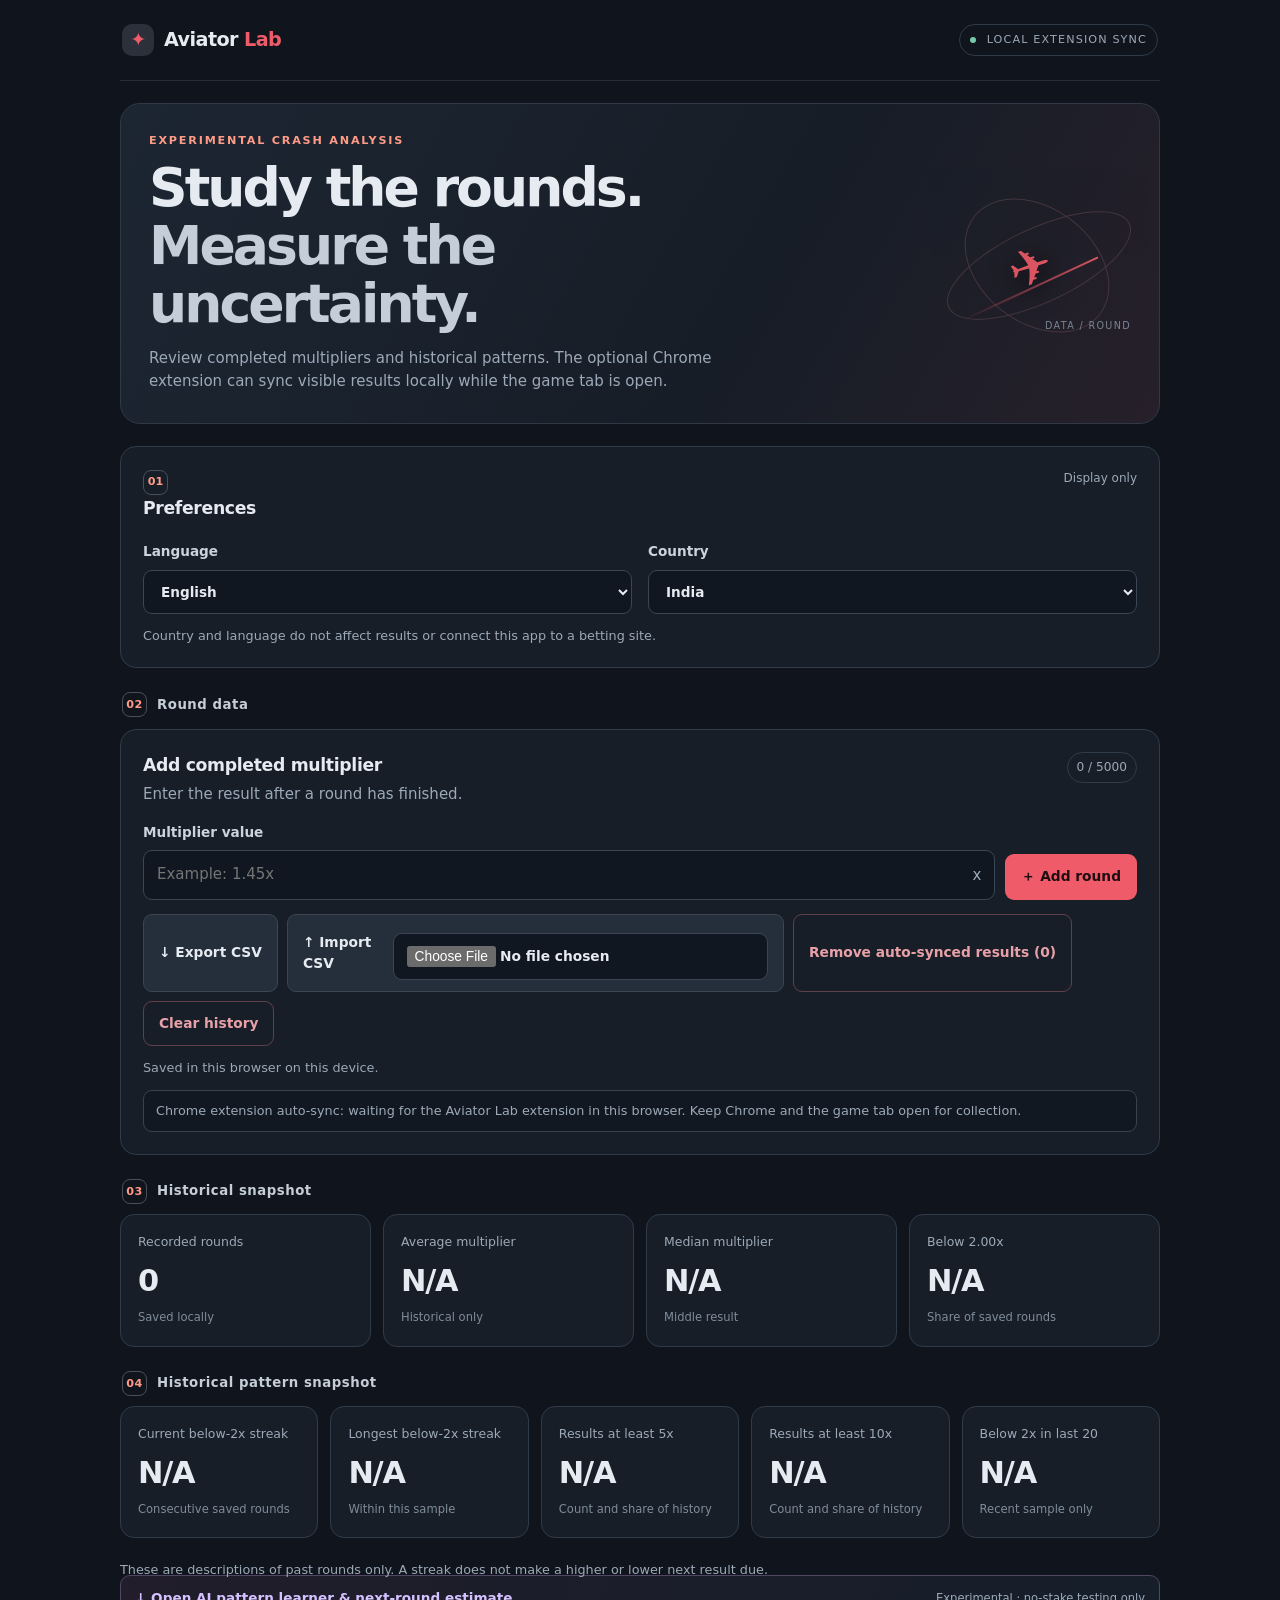
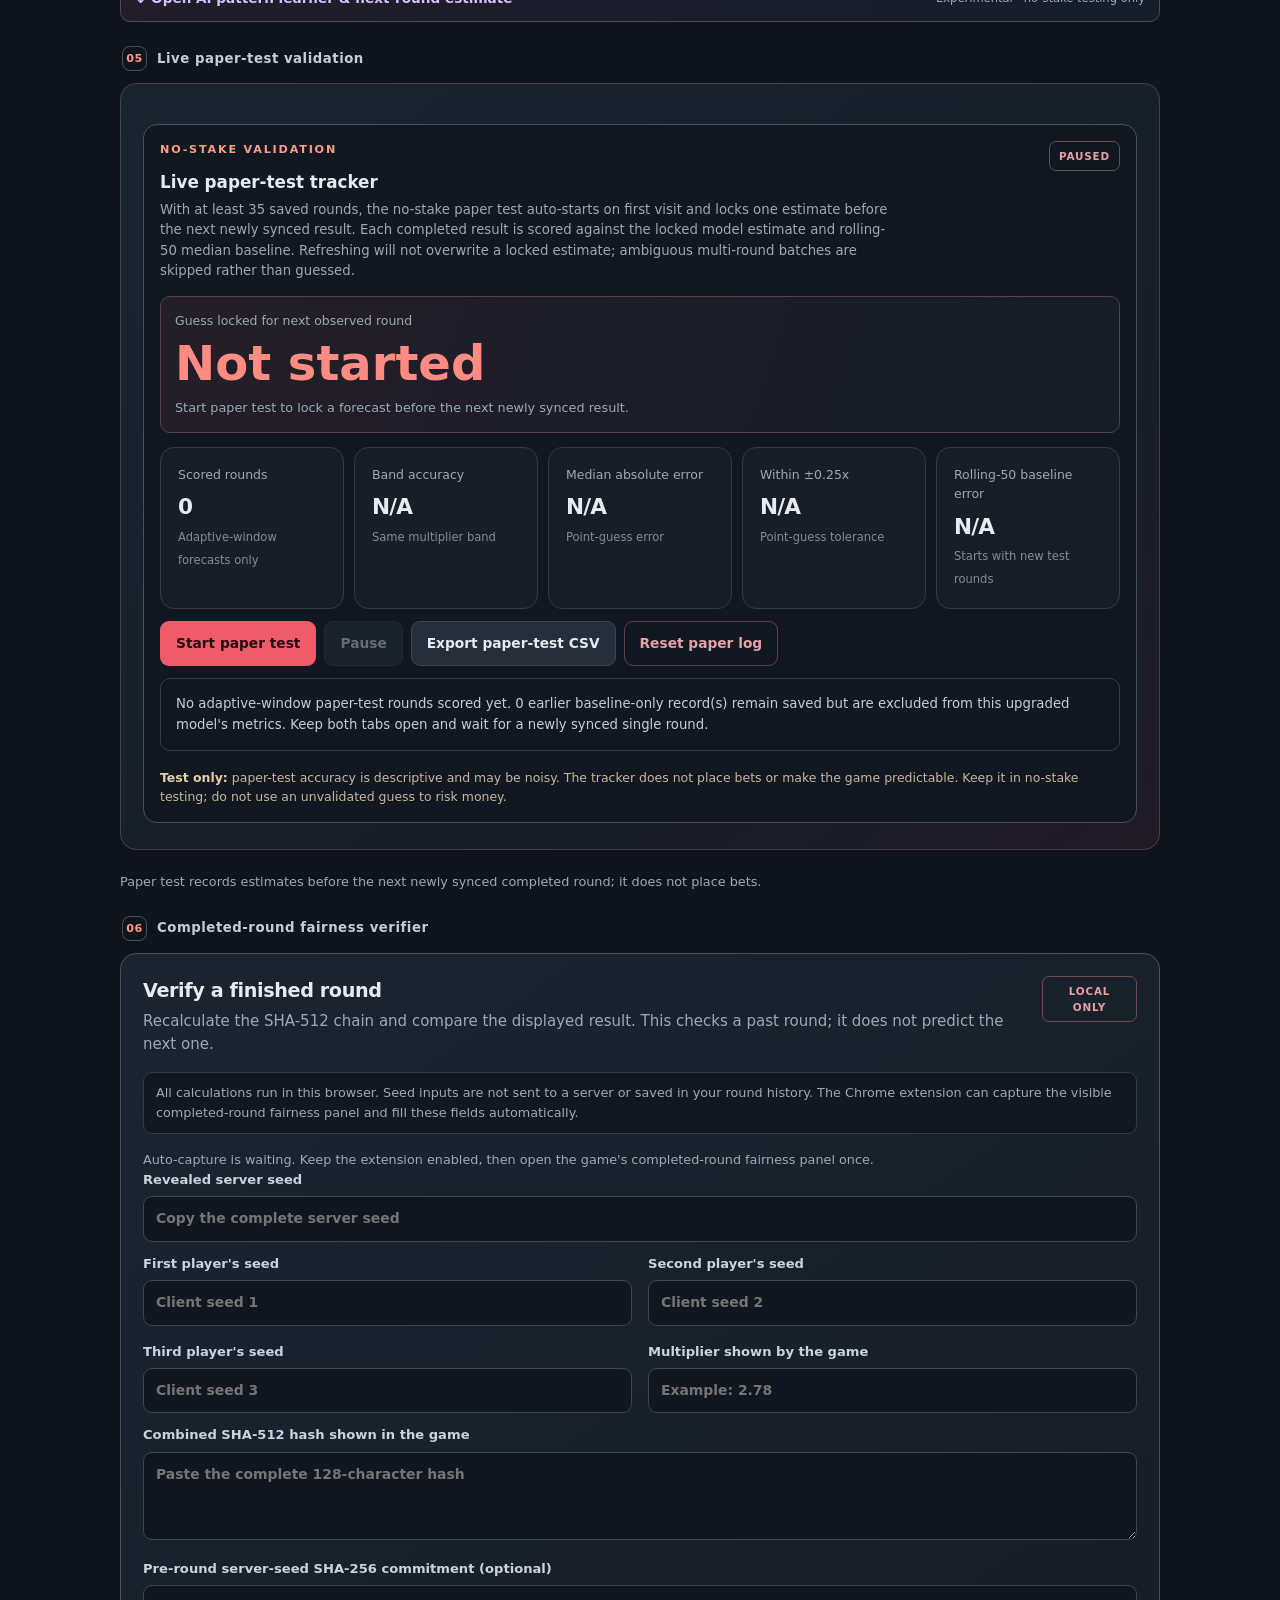
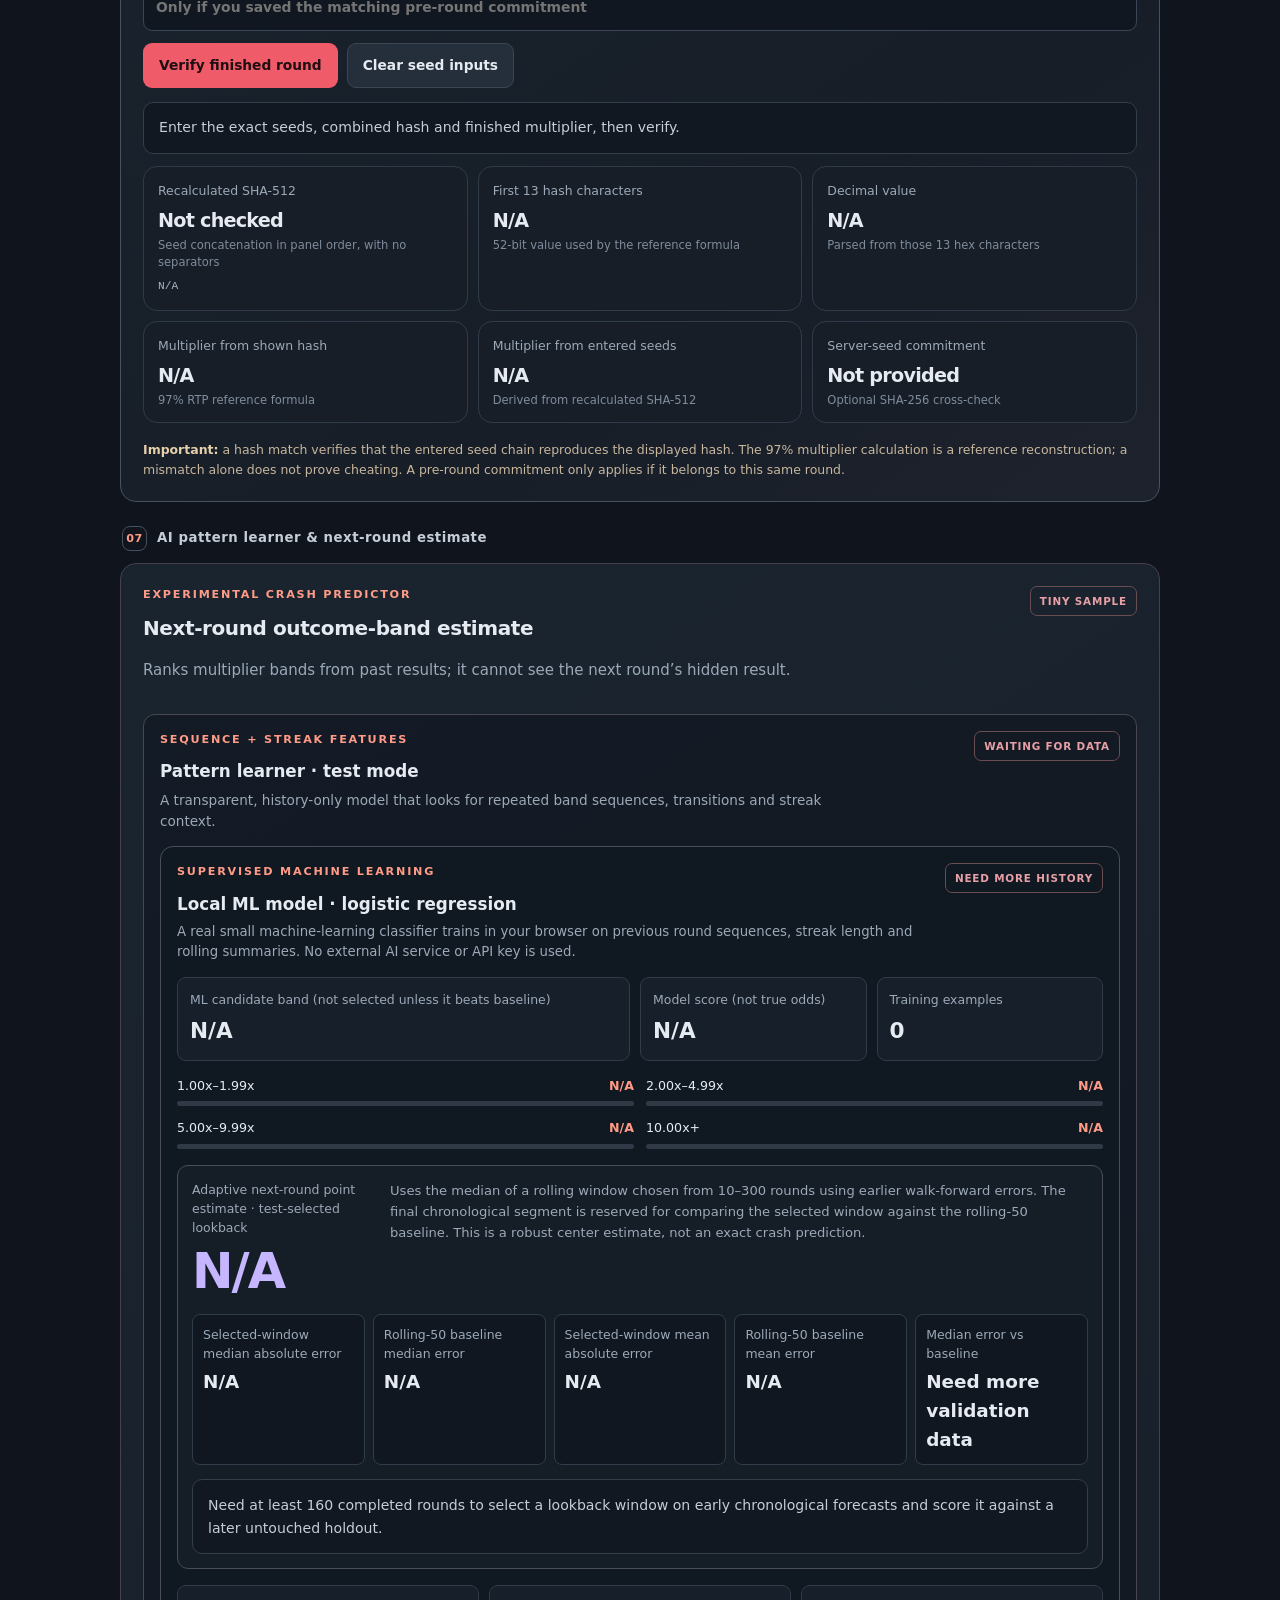
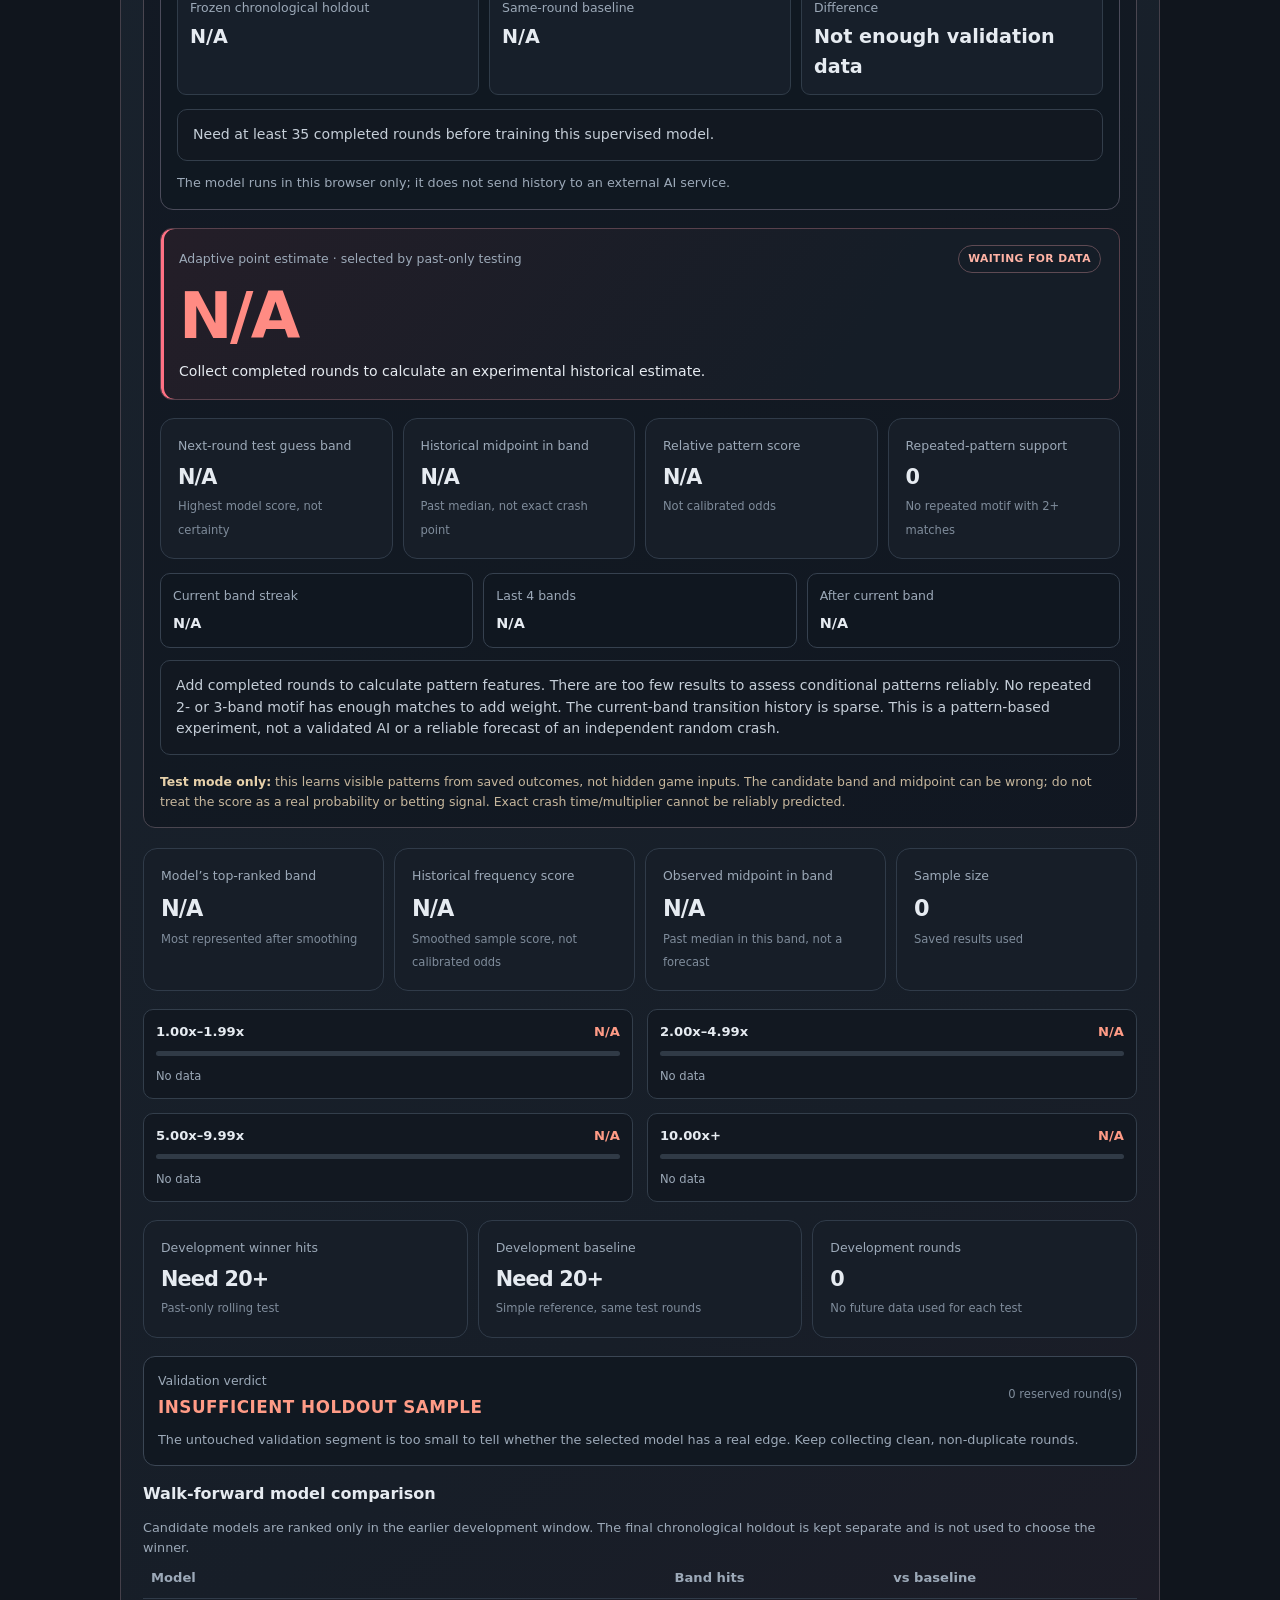
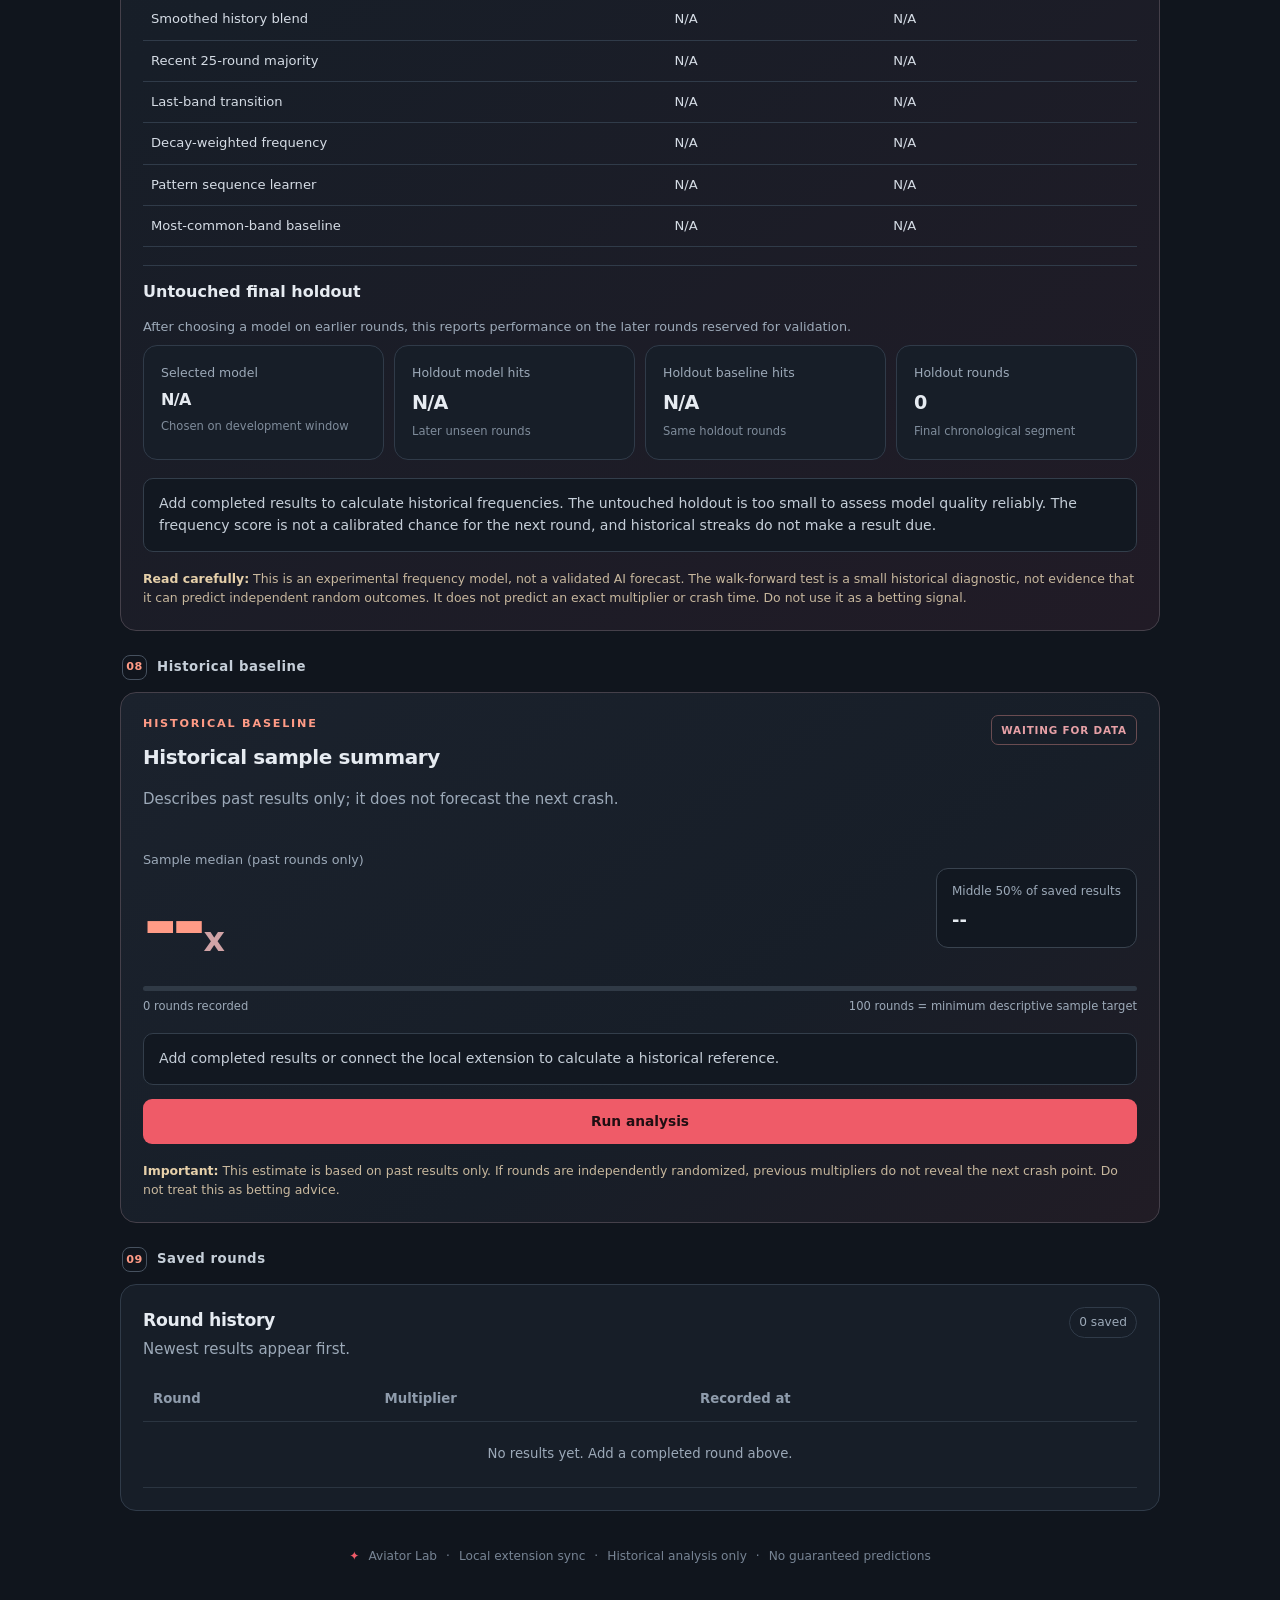
==== commit 82a1fbf4: "Clarify primary adaptive Aviator estimate" ====
--- a/index.html
+++ b/index.html
@@ -203,7 +203,7 @@
           <p id="localMLNote" class="hint">Model scores are not calibrated probabilities and do not reveal the next hidden result.</p>
         </section>
         <div class="point-guess-card">
-          <div class="point-guess-top"><span class="stat-label">Recent rolling median baseline · not ML</span><span class="guess-pill" id="patternGuessConfidence">WAITING FOR DATA</span></div>
+          <div class="point-guess-top"><span class="stat-label">Adaptive point estimate · selected by past-only testing</span><span class="guess-pill" id="patternGuessConfidence">WAITING FOR DATA</span></div>
           <strong id="patternGuessMultiplier">N/A</strong>
           <p id="patternNumericReasoning">Collect completed rounds to generate a tentative point guess and explain the historical evidence behind it.</p>
         </div>
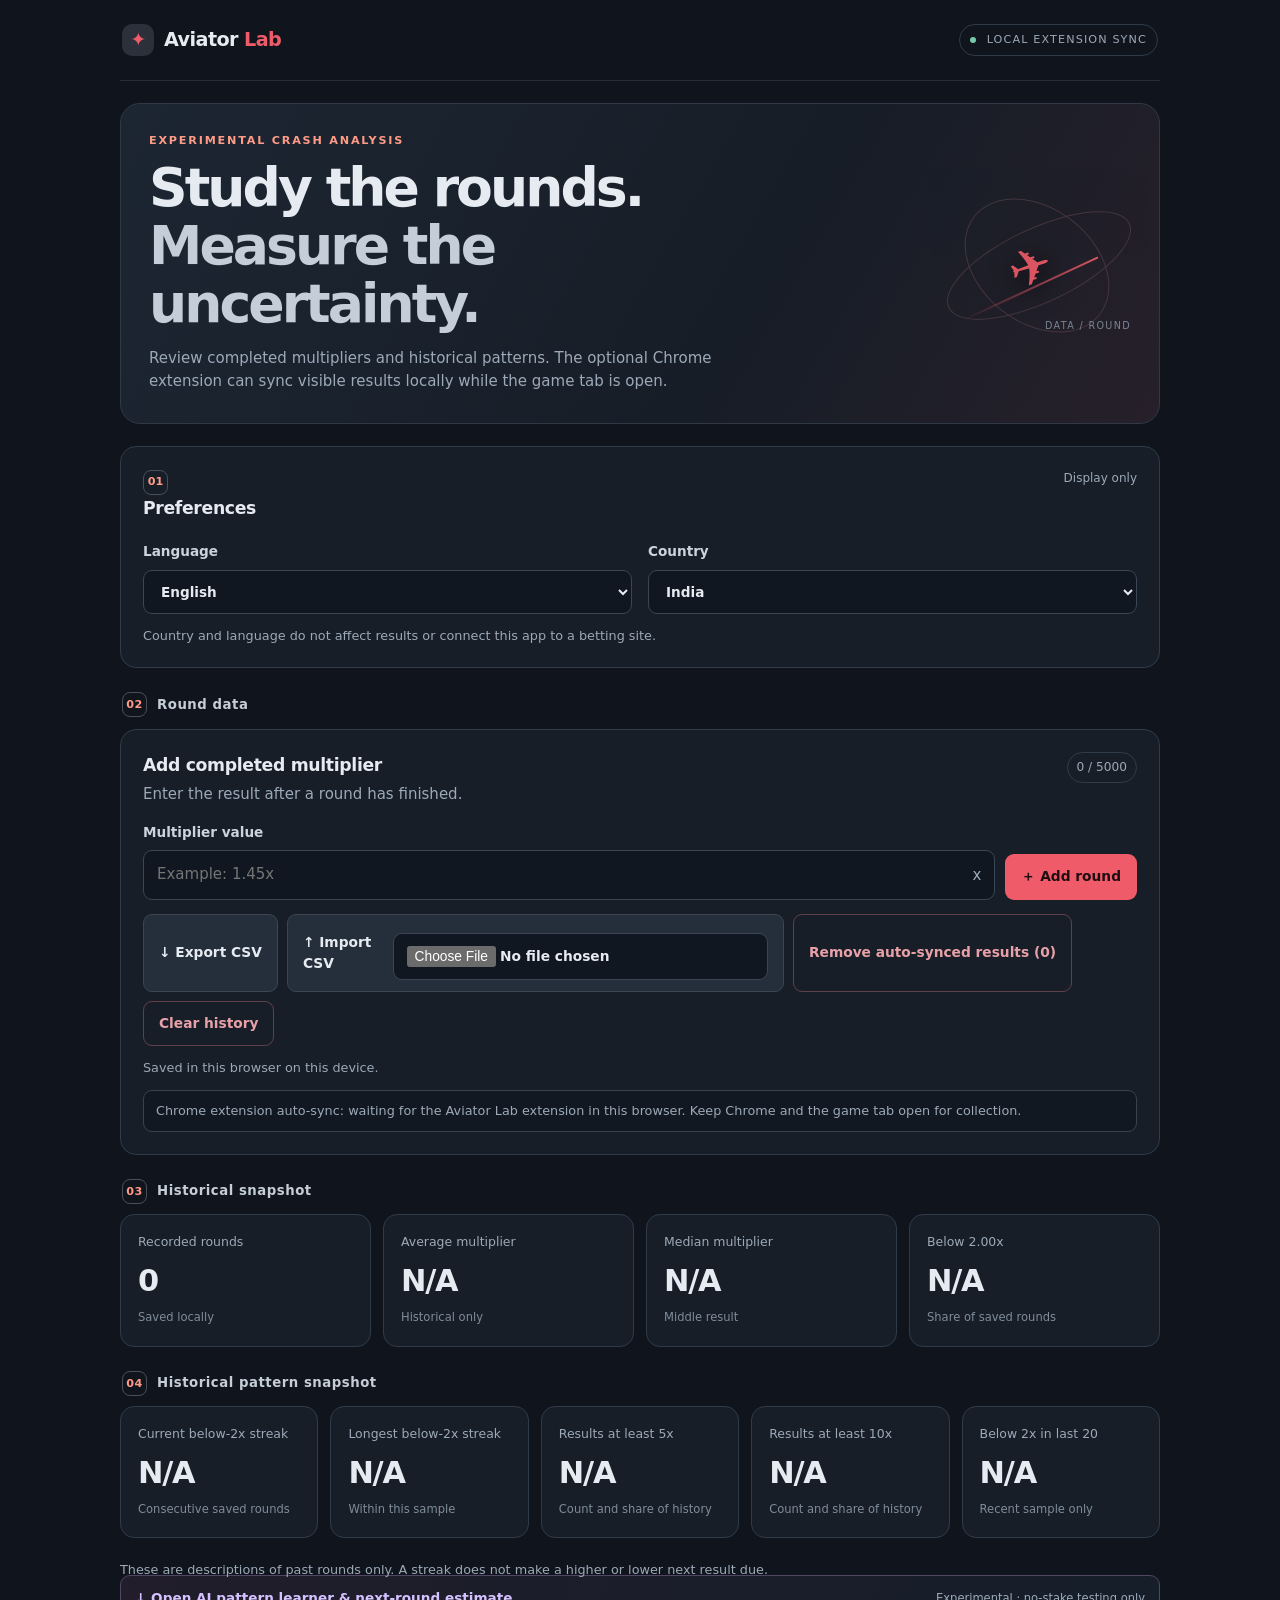
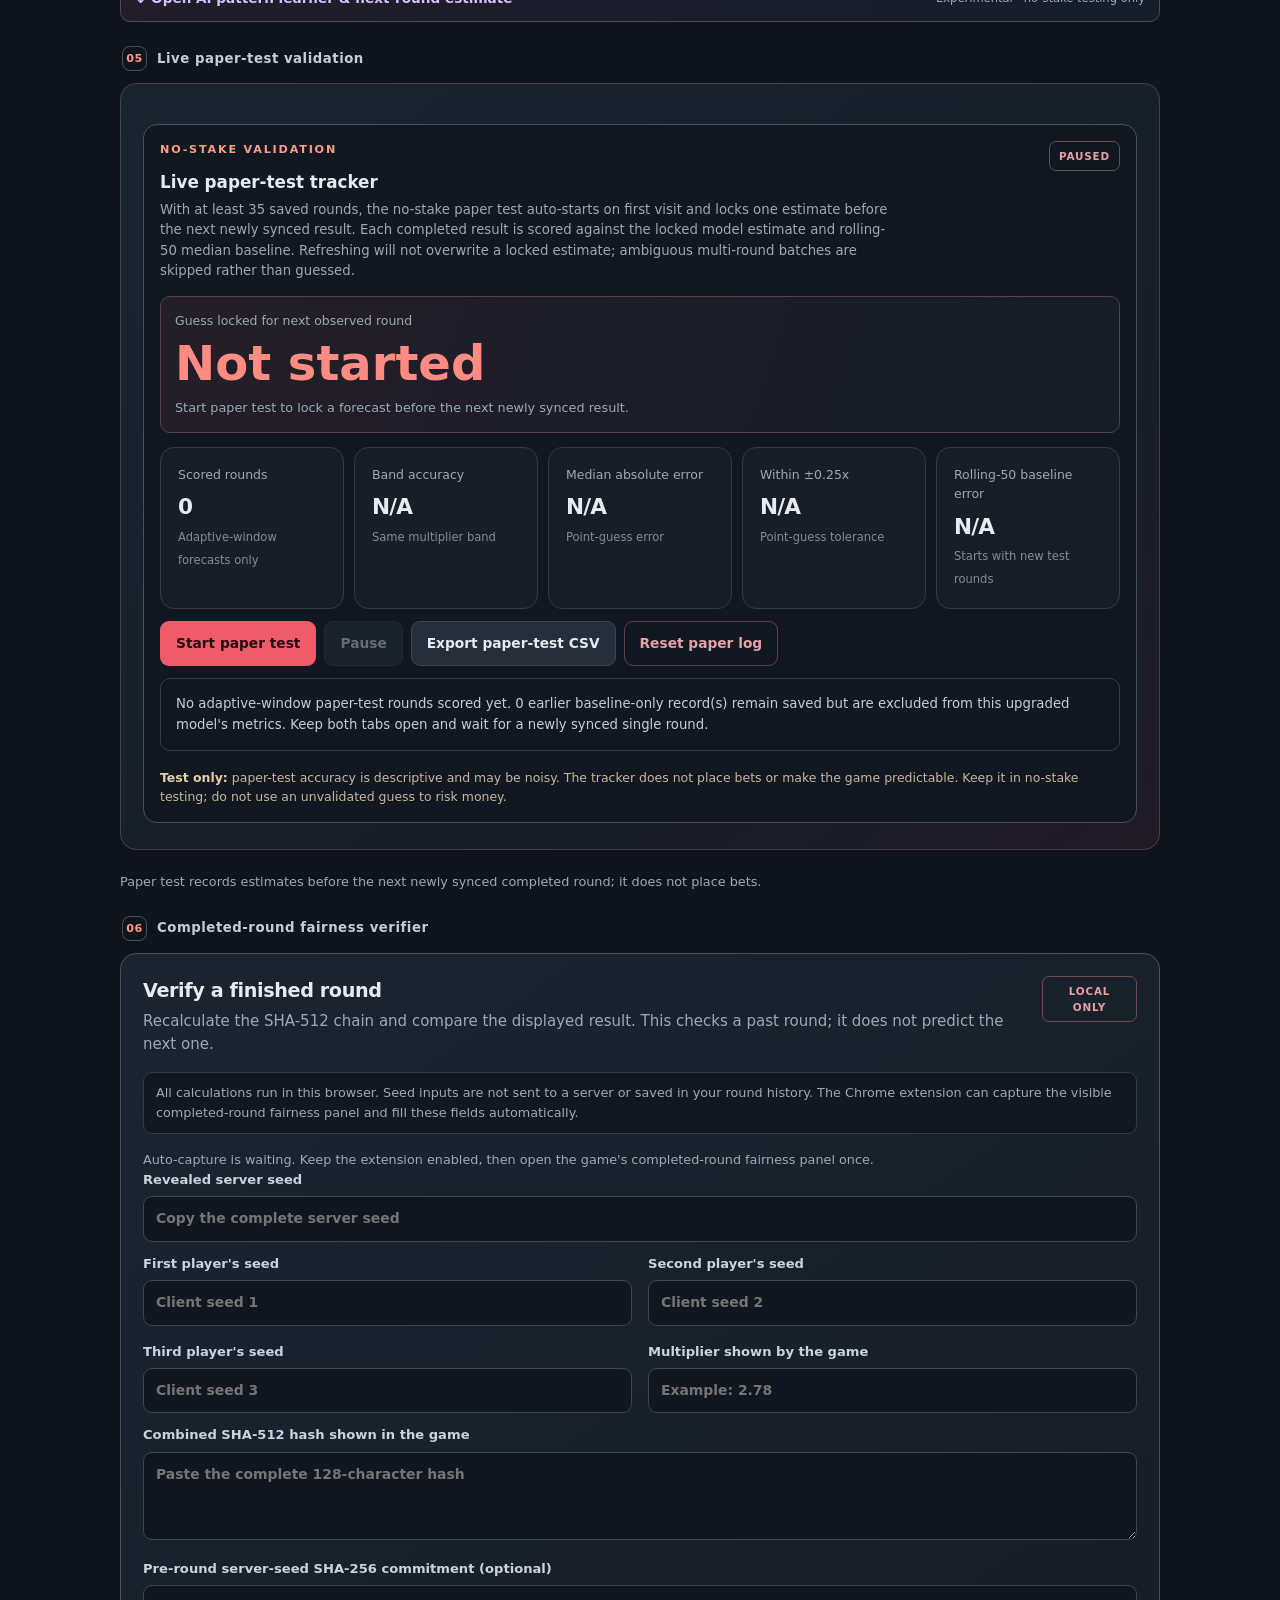
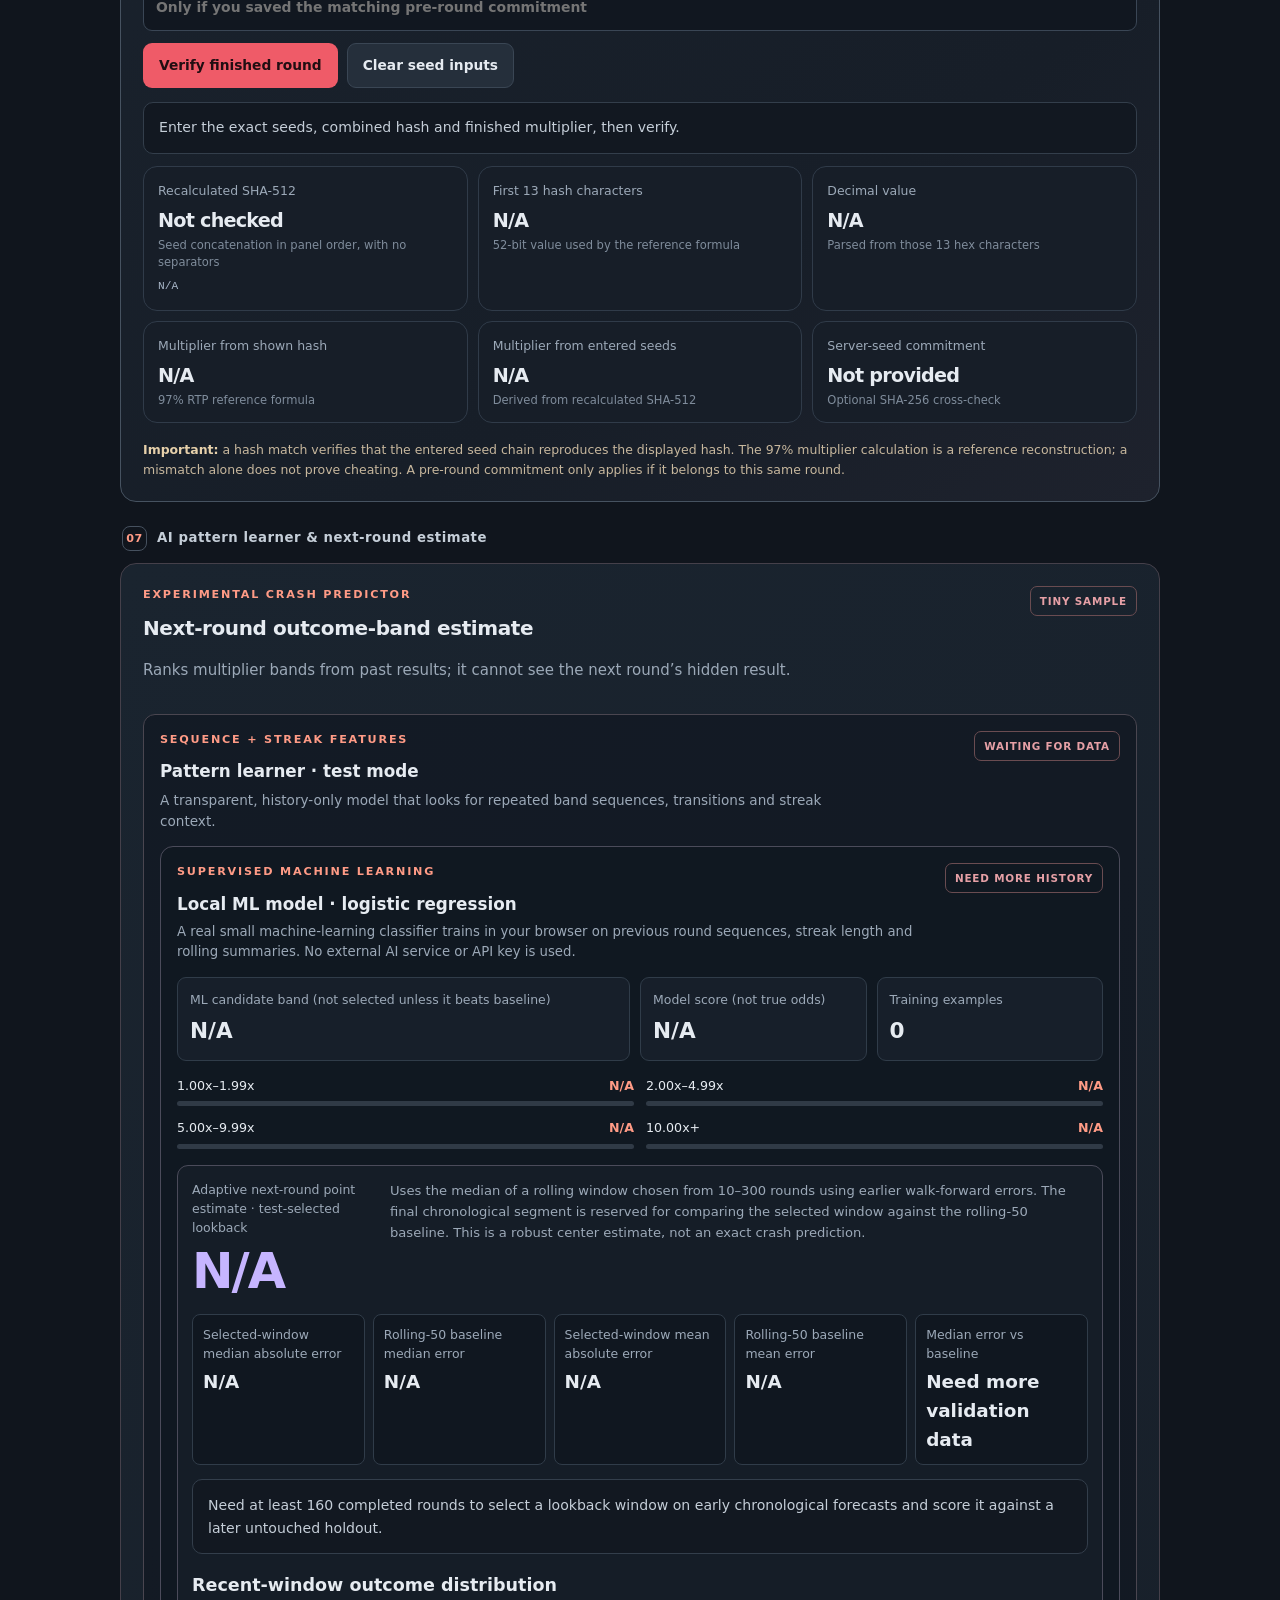
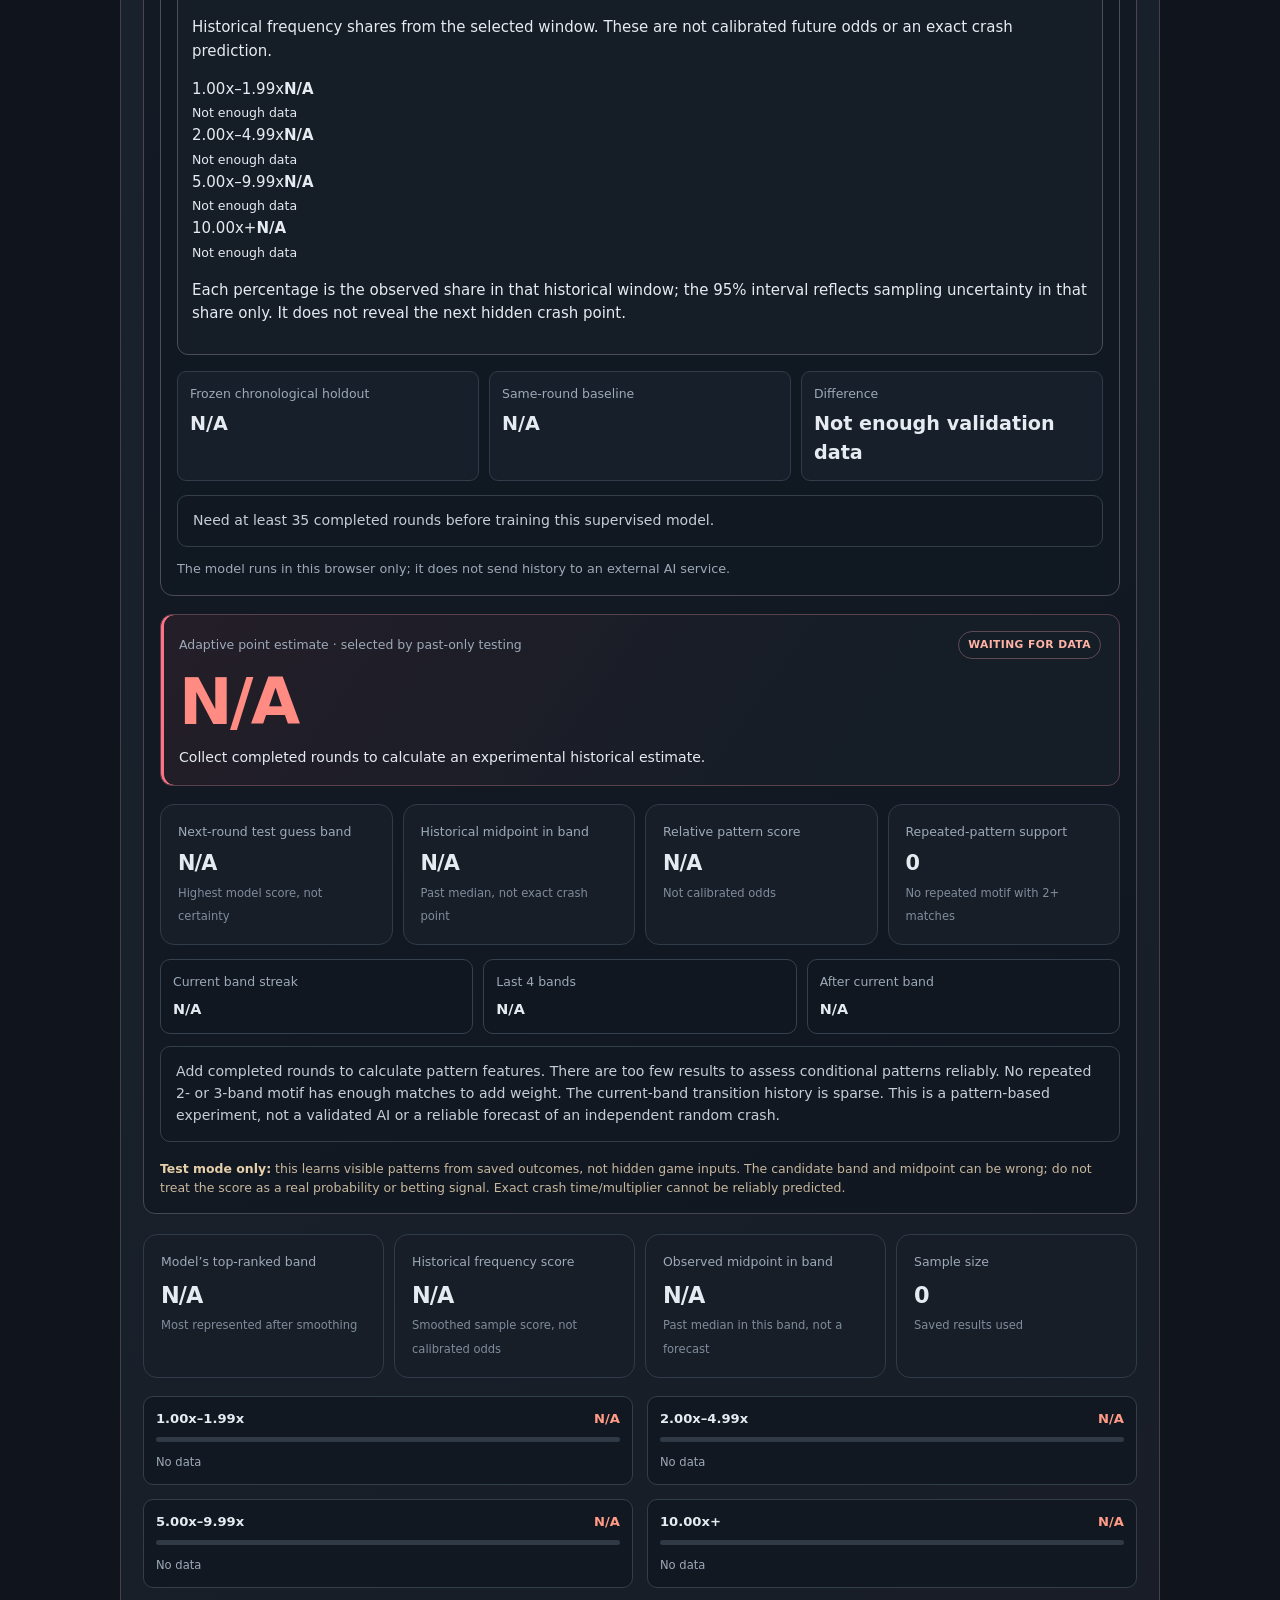
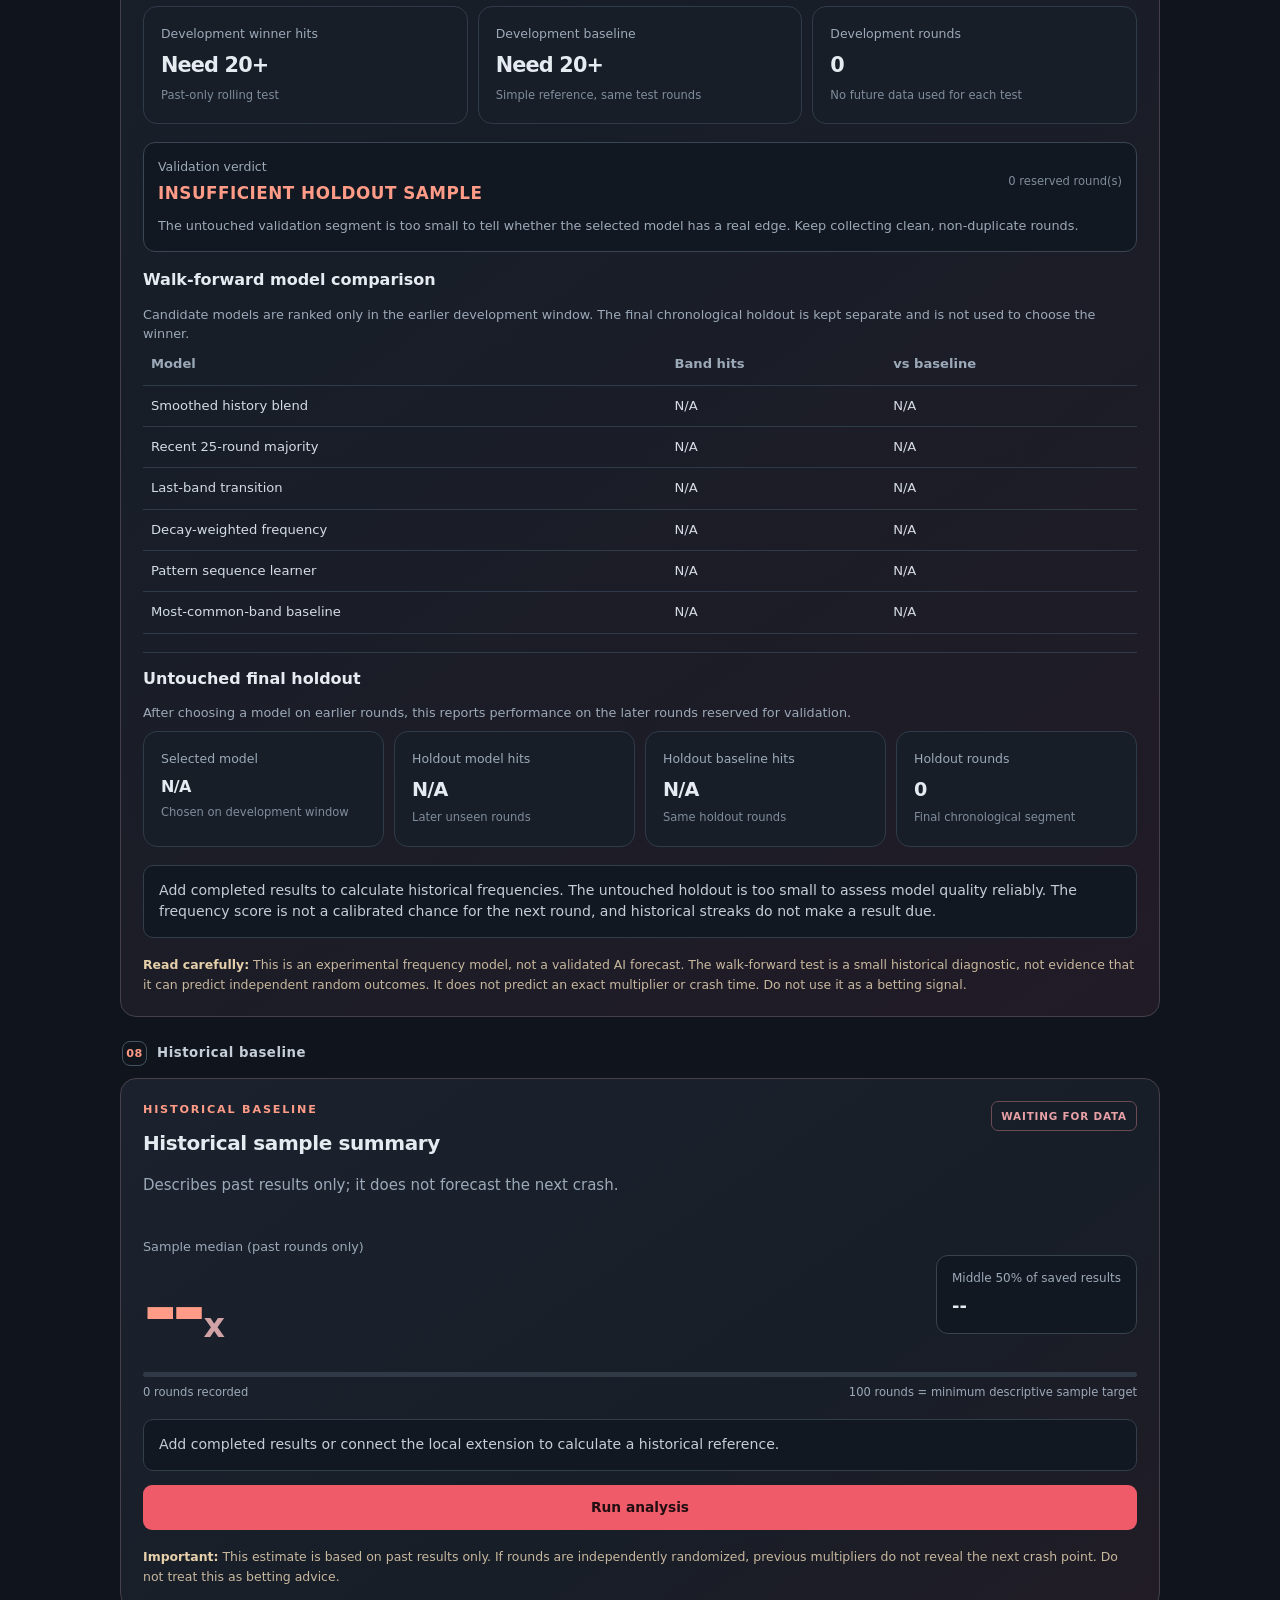
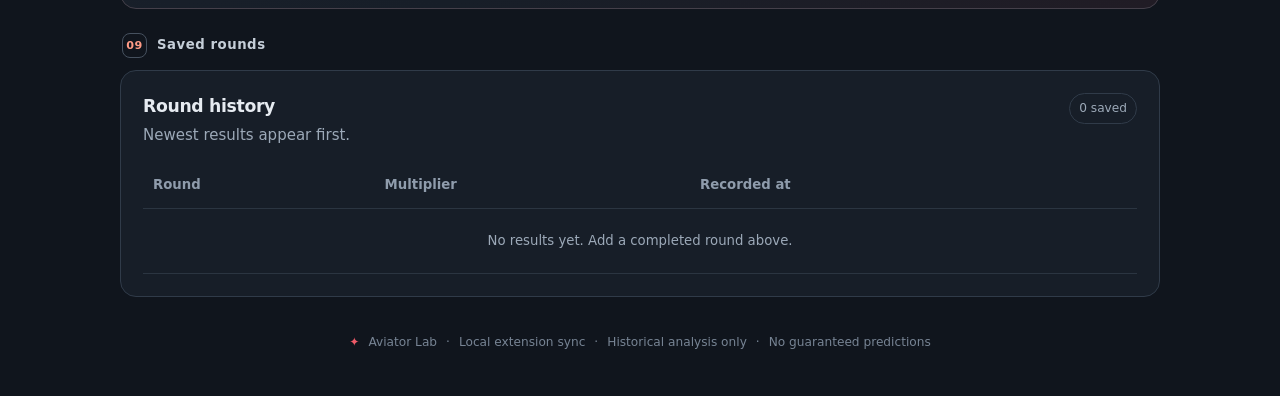
==== commit 2f809801: "Show historical multiplier-band distribution" ====
--- a/index.html
+++ b/index.html
@@ -193,6 +193,19 @@
               <div><span class="stat-label">Median error vs baseline</span><strong id="localMLPointDelta">N/A</strong></div>
             </div>
             <p id="localMLNumericExplanation" class="analysis-output">Collect completed rounds; a chronological holdout will compare the selected median window with a rolling-50 baseline.</p>
+            <div class="adaptive-probability-card">
+              <div class="adaptive-probability-head">
+                <h3>Recent-window outcome distribution</h3>
+                <p id="adaptiveBandWindowNote">Historical frequency shares from the selected window. These are not calibrated future odds or an exact crash prediction.</p>
+              </div>
+              <div class="adaptive-probability-grid">
+                <div class="adaptive-probability-row"><div class="adaptive-probability-title"><span>1.00x–1.99x</span><strong id="adaptiveBandP0">N/A</strong></div><div class="adaptive-probability-track"><div id="adaptiveBandBar0"></div></div><small id="adaptiveBandCI0">Not enough data</small></div>
+                <div class="adaptive-probability-row"><div class="adaptive-probability-title"><span>2.00x–4.99x</span><strong id="adaptiveBandP1">N/A</strong></div><div class="adaptive-probability-track"><div id="adaptiveBandBar1"></div></div><small id="adaptiveBandCI1">Not enough data</small></div>
+                <div class="adaptive-probability-row"><div class="adaptive-probability-title"><span>5.00x–9.99x</span><strong id="adaptiveBandP2">N/A</strong></div><div class="adaptive-probability-track"><div id="adaptiveBandBar2"></div></div><small id="adaptiveBandCI2">Not enough data</small></div>
+                <div class="adaptive-probability-row"><div class="adaptive-probability-title"><span>10.00x+</span><strong id="adaptiveBandP3">N/A</strong></div><div class="adaptive-probability-track"><div id="adaptiveBandBar3"></div></div><small id="adaptiveBandCI3">Not enough data</small></div>
+              </div>
+              <p class="adaptive-probability-foot">Each percentage is the observed share in that historical window; the 95% interval reflects sampling uncertainty in that share only. It does not reveal the next hidden crash point.</p>
+            </div>
           </section>
           <div class="local-ml-test">
             <div><span class="stat-label">Frozen chronological holdout</span><strong id="localMLHoldout">N/A</strong></div>
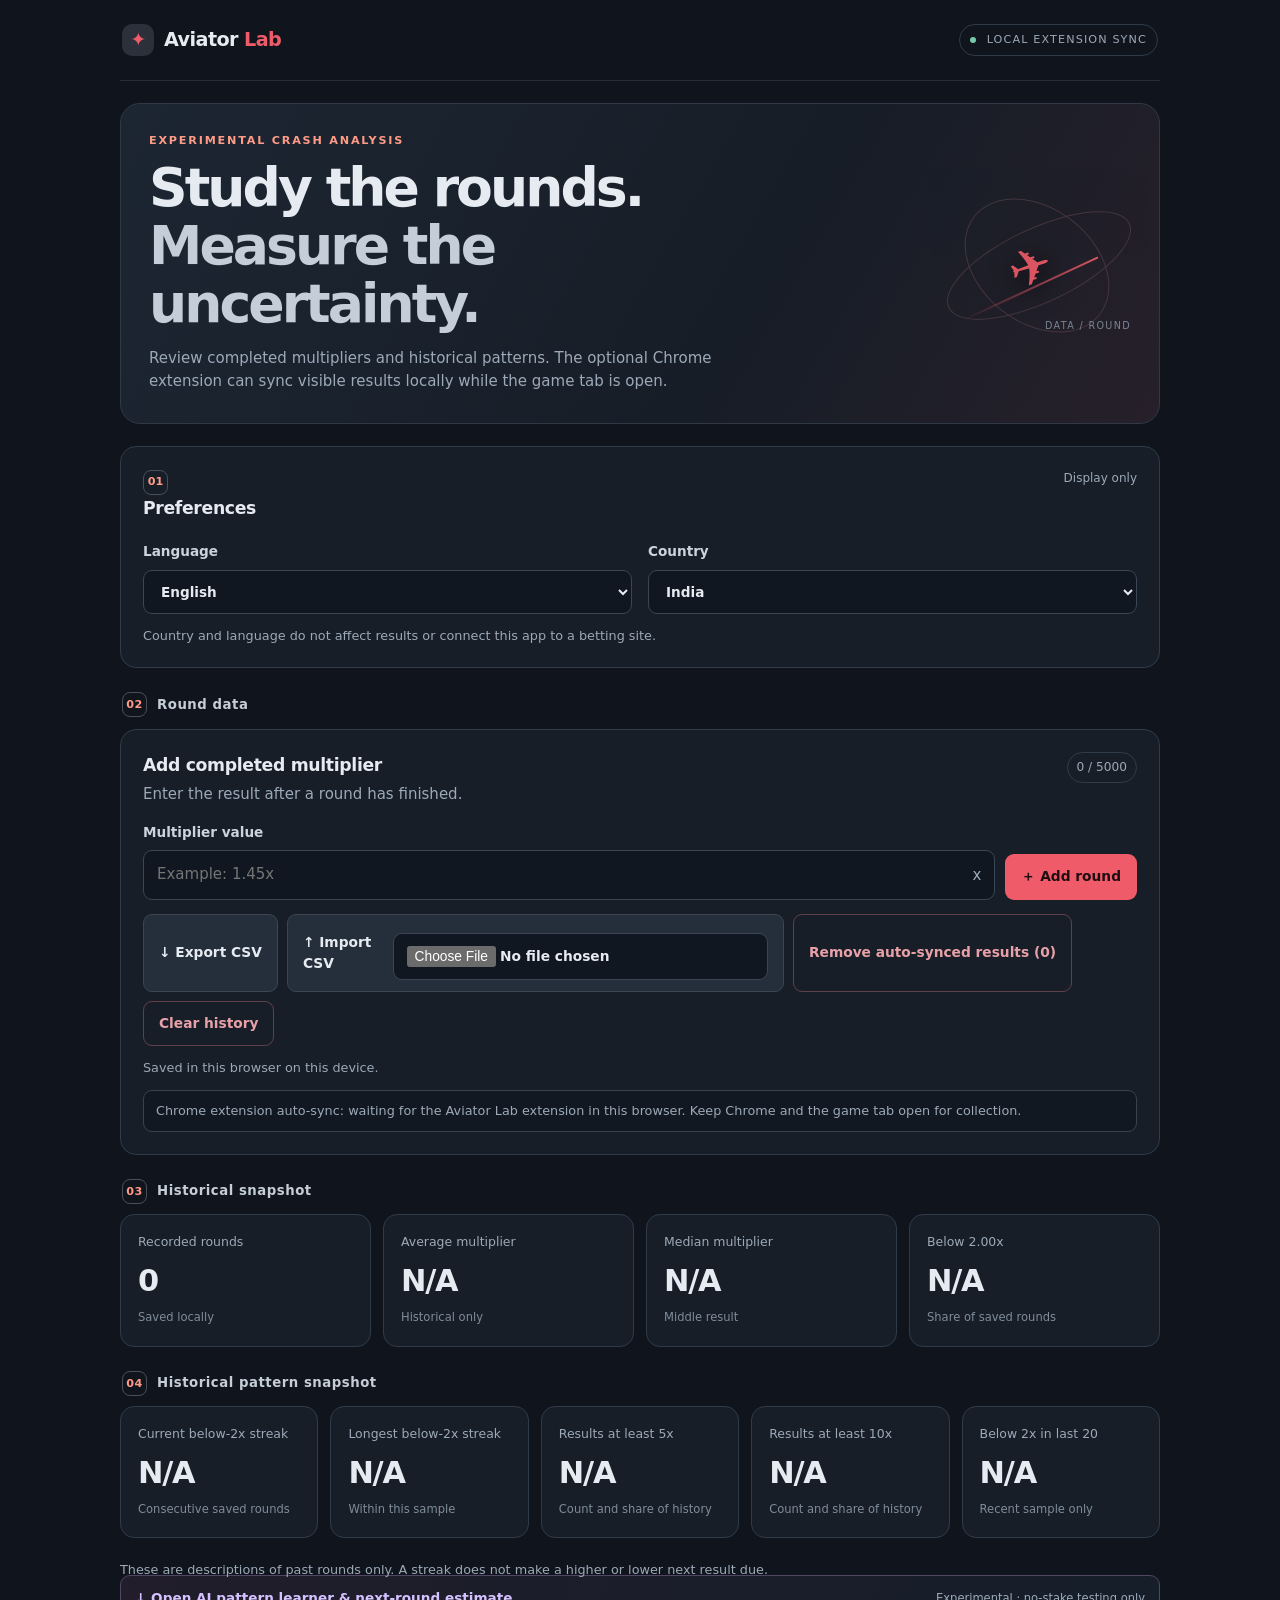
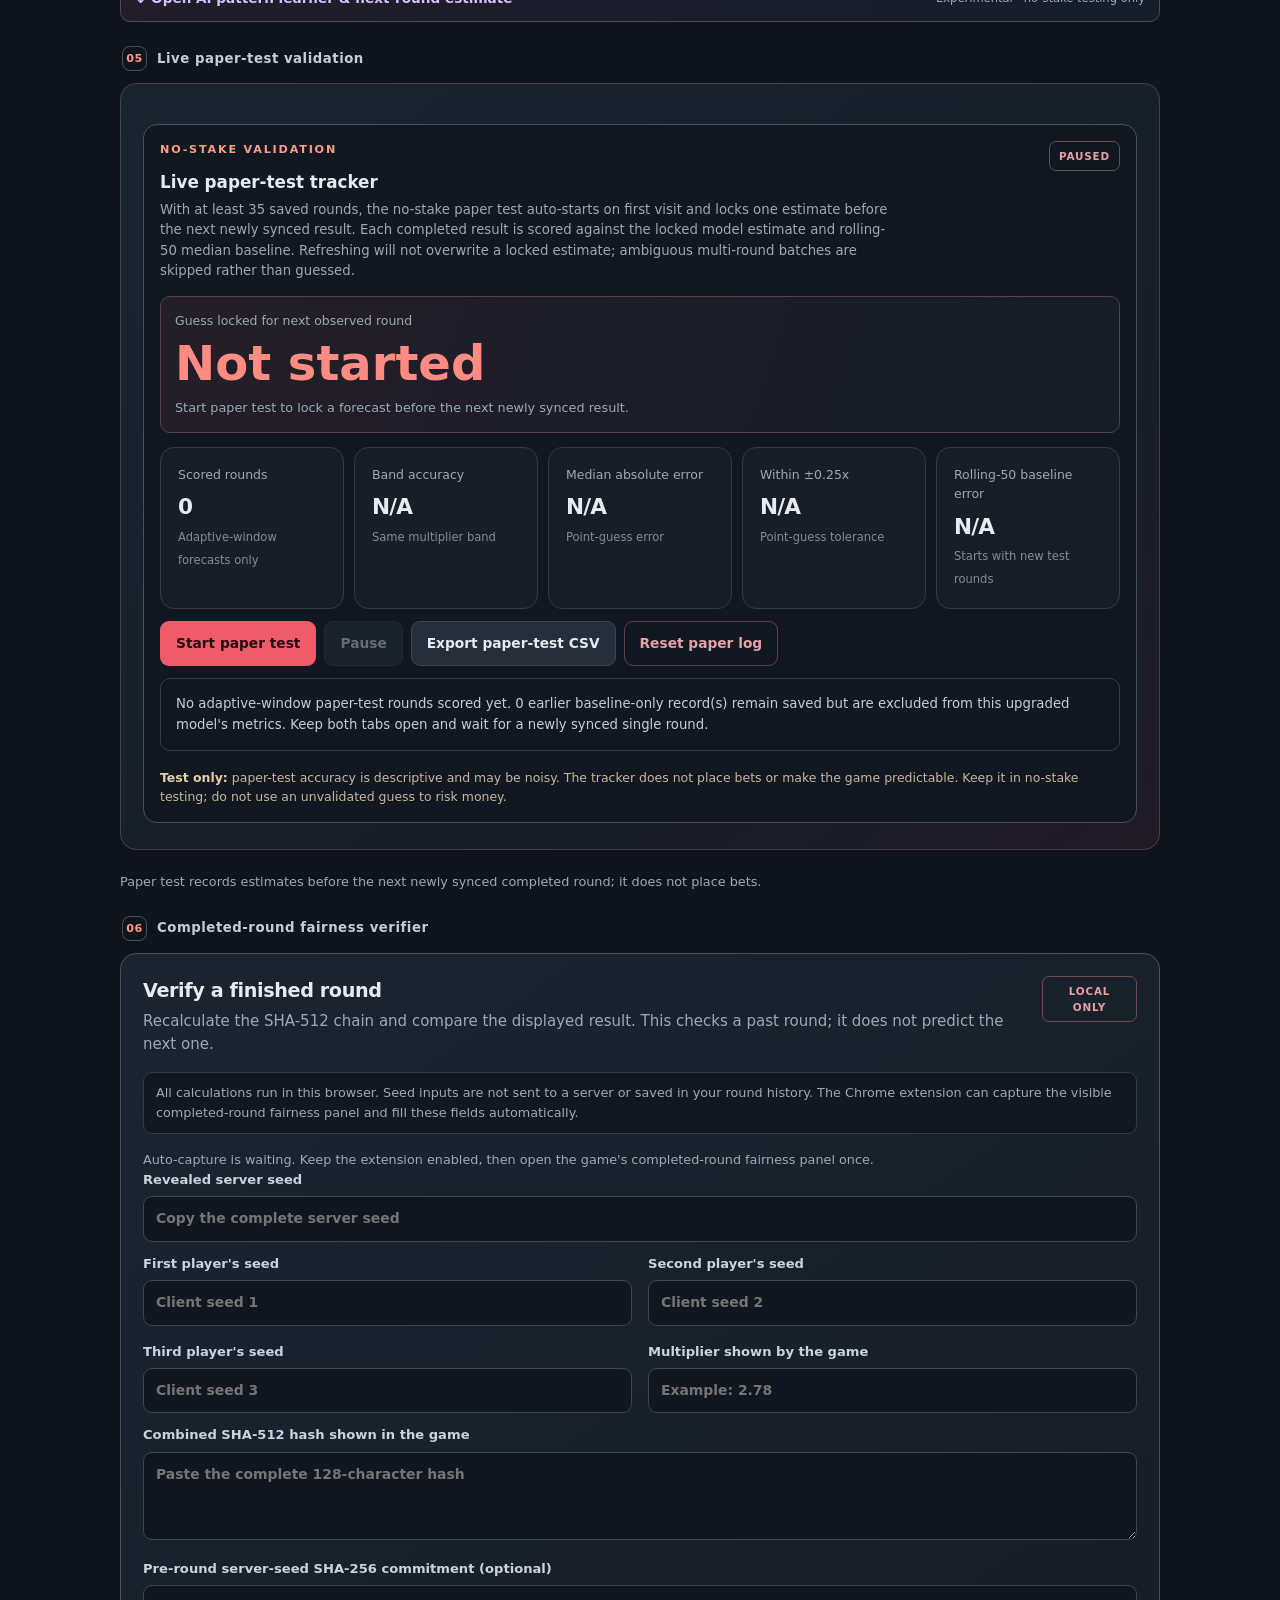
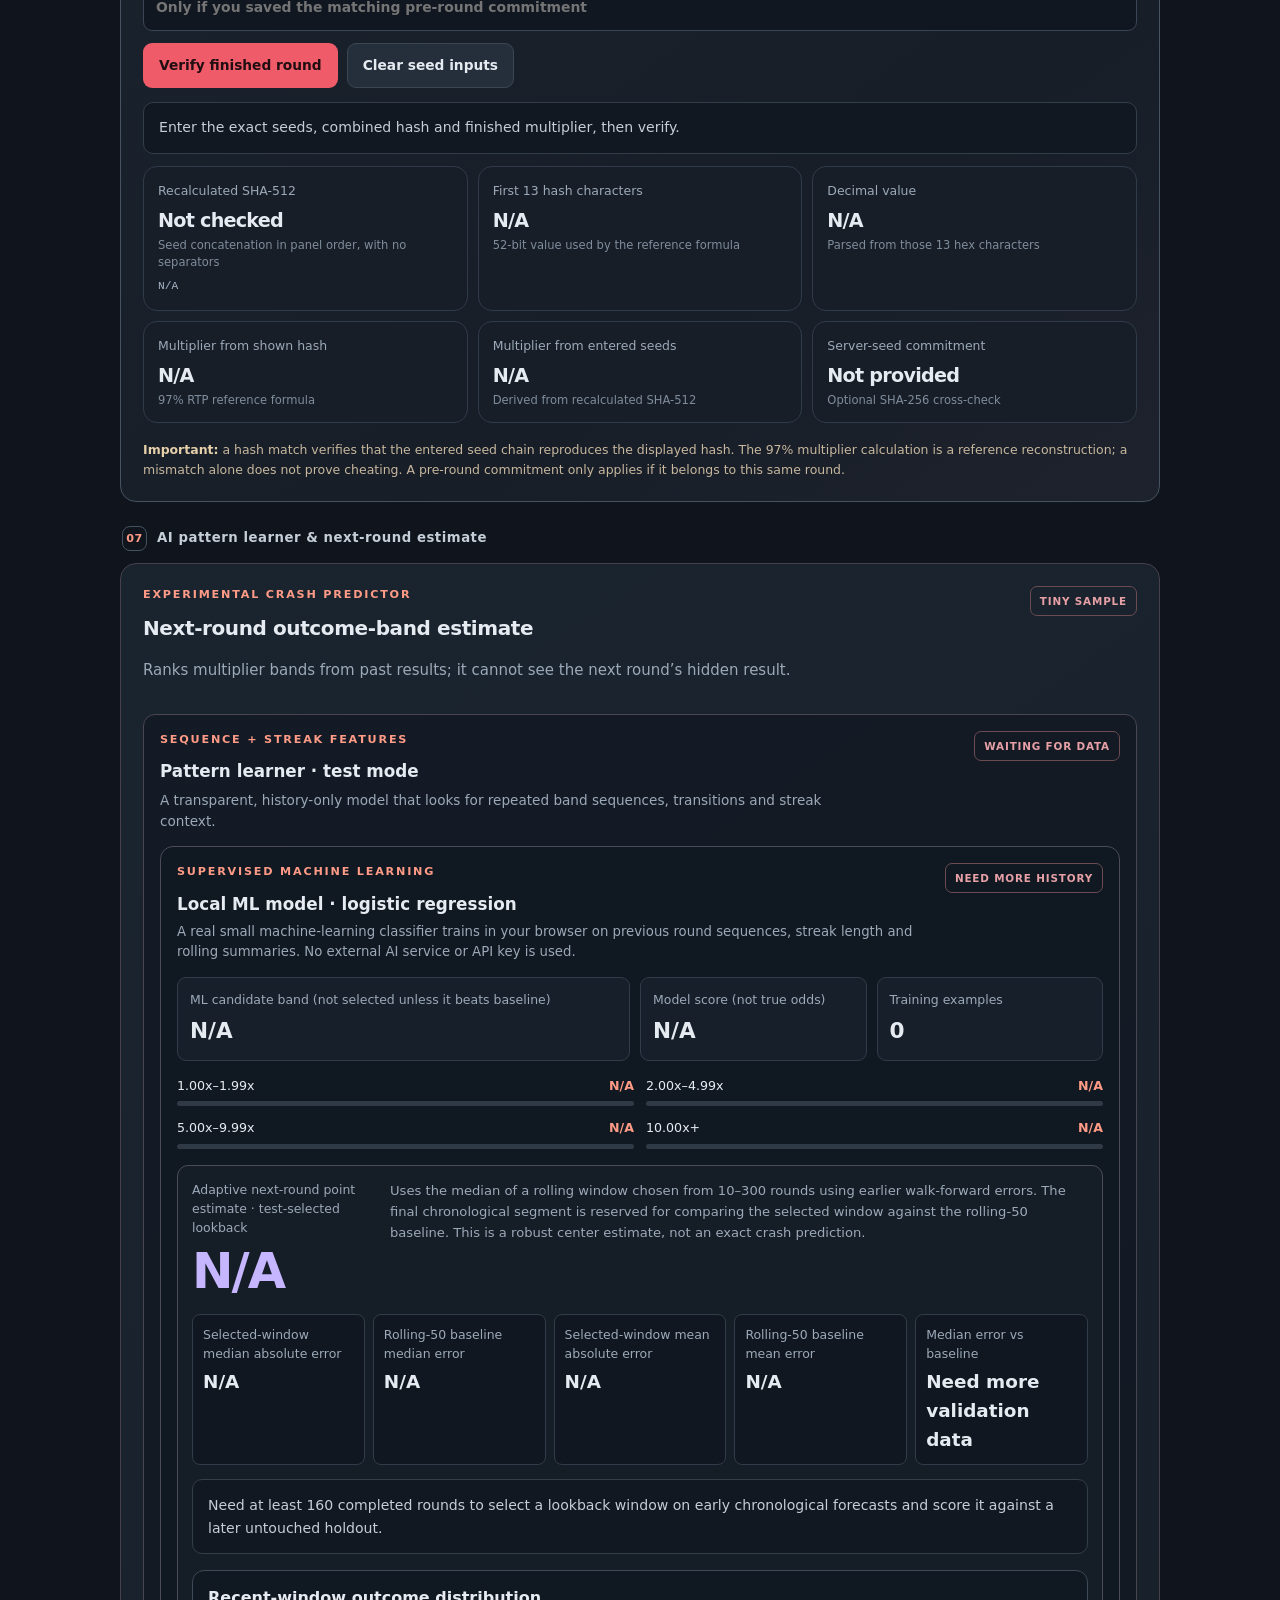
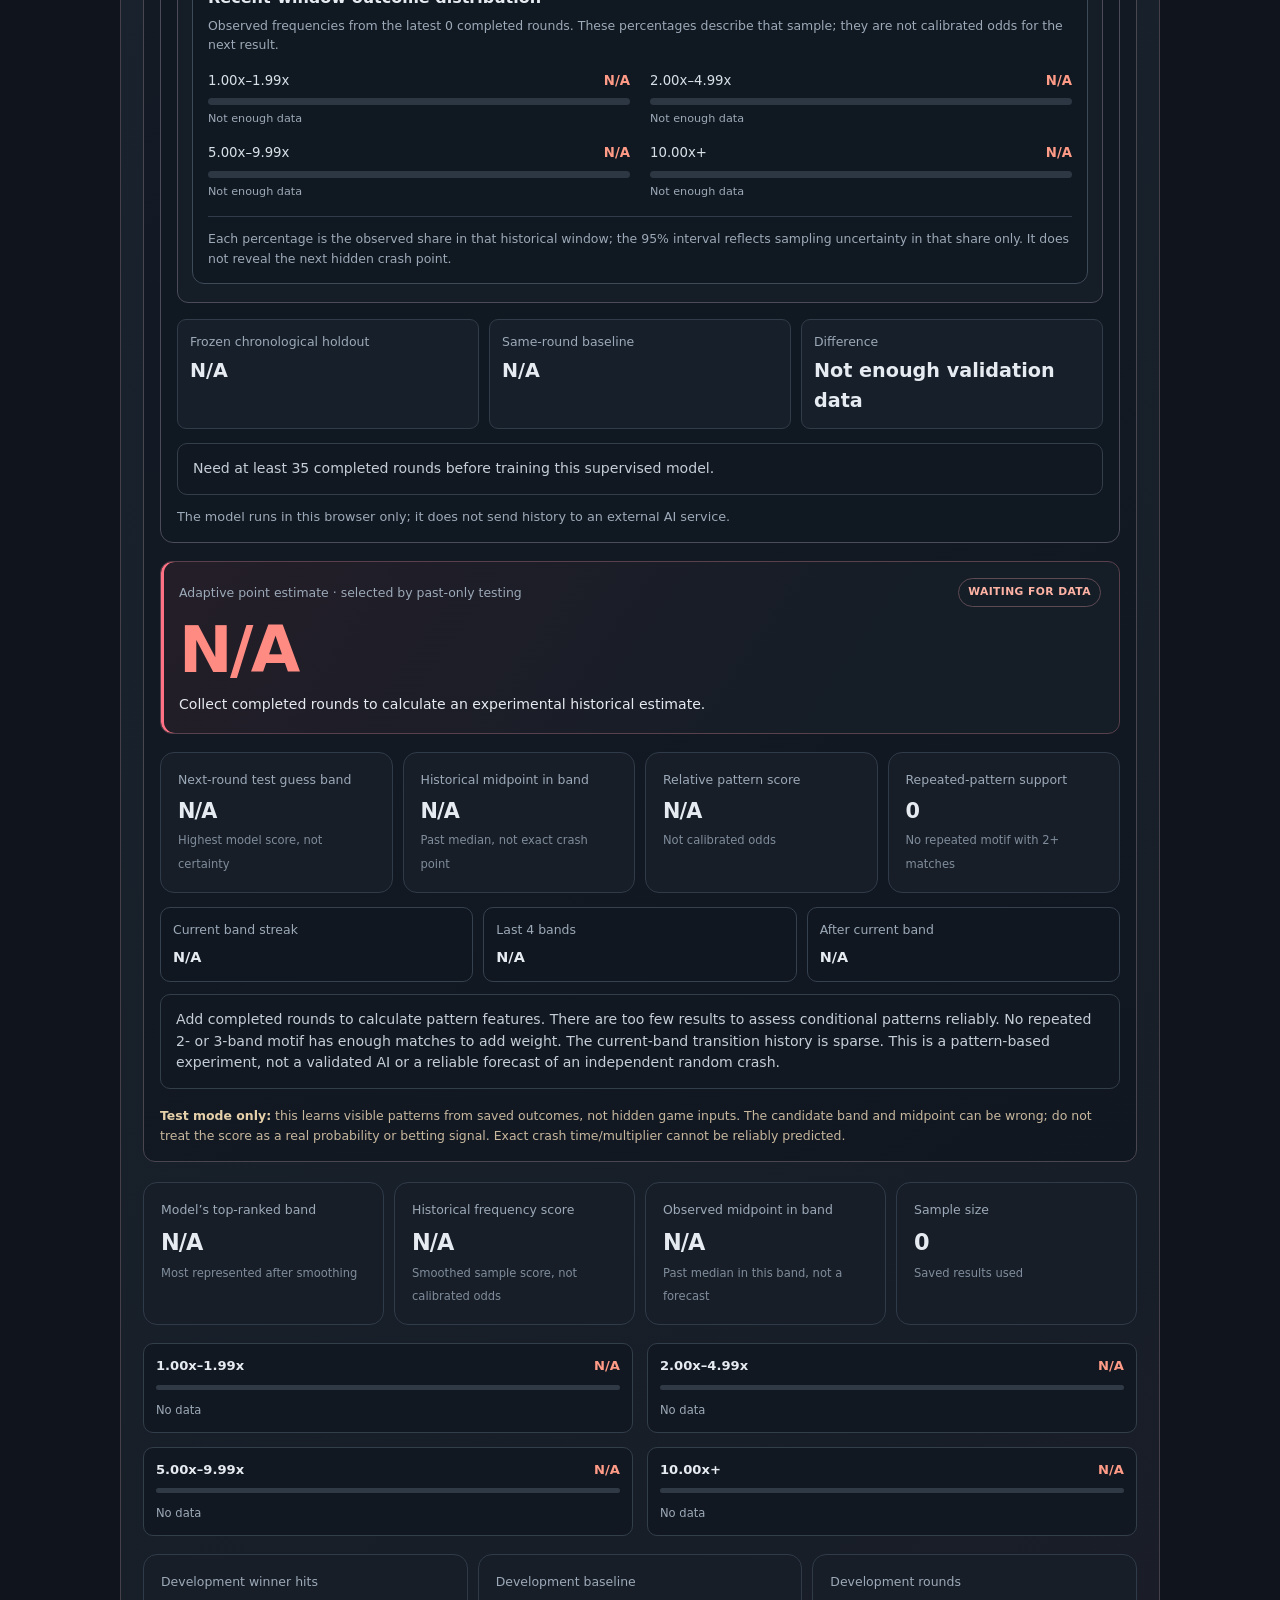
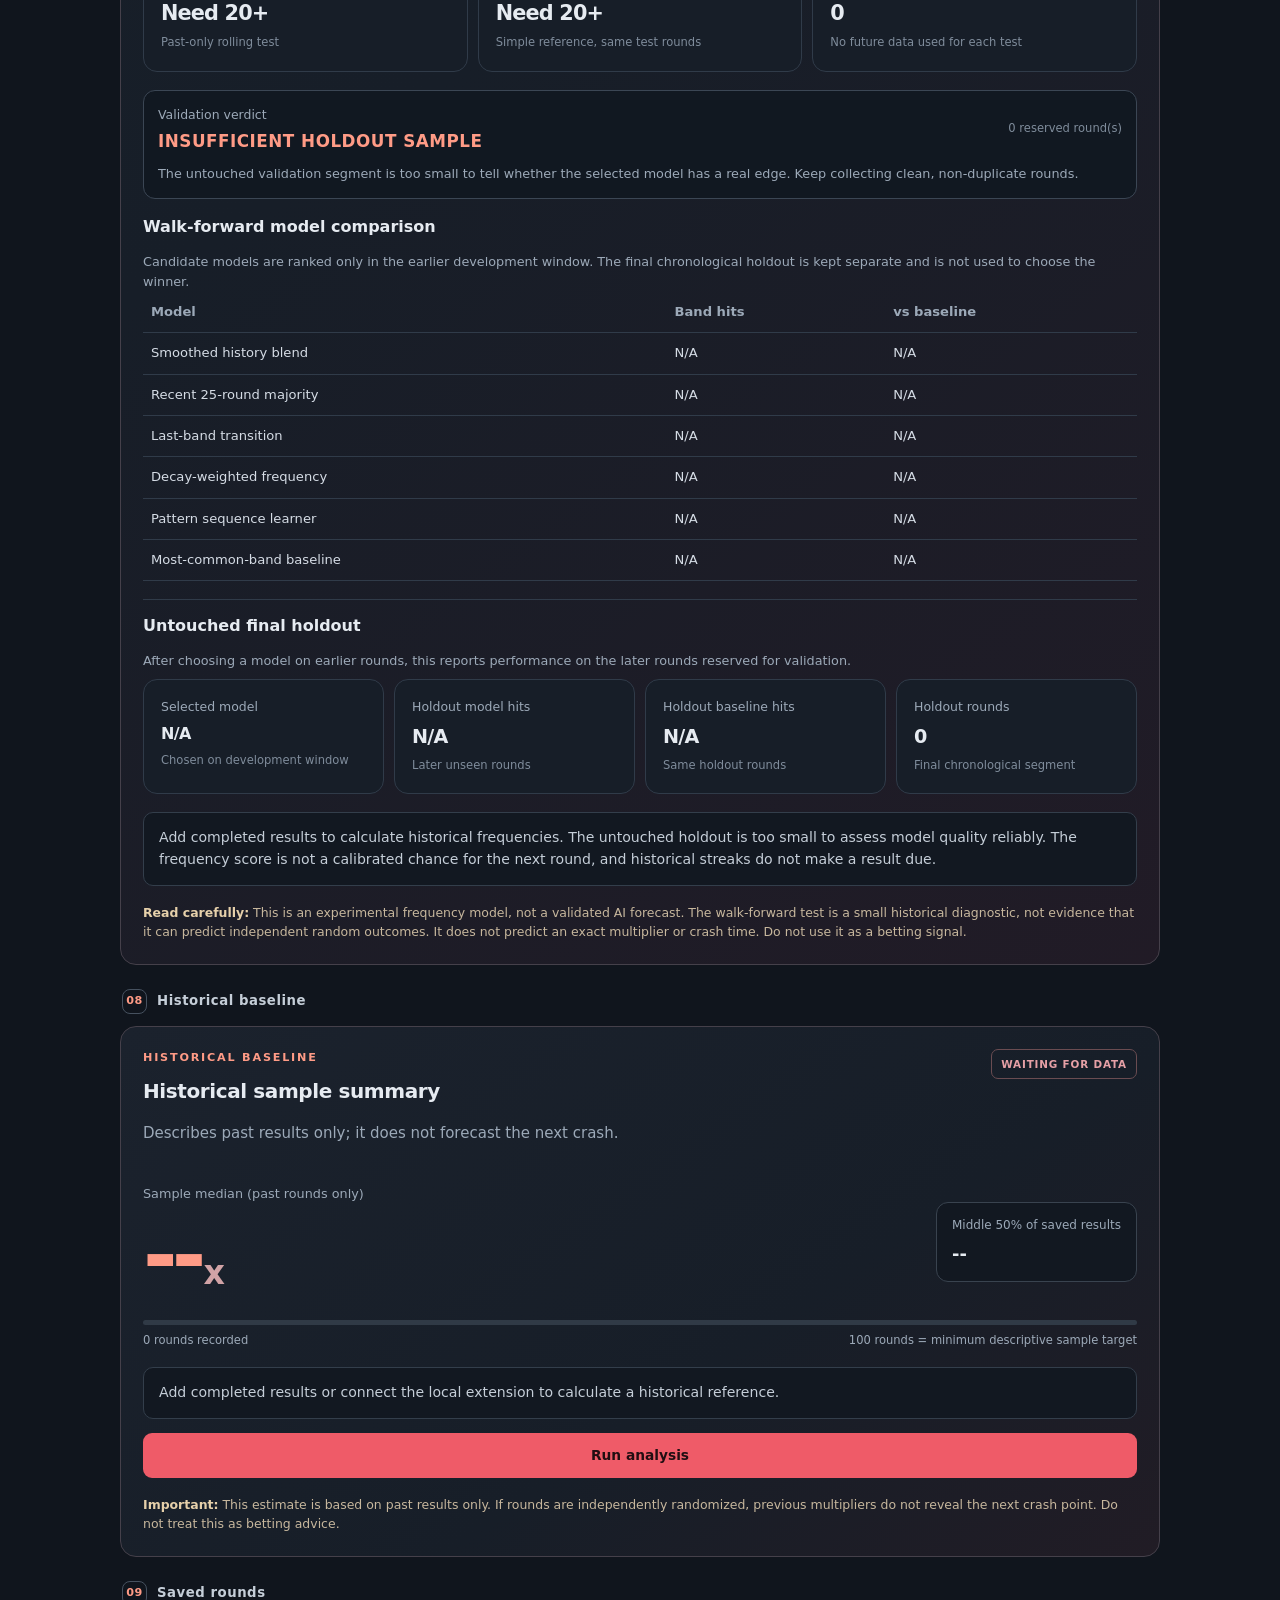
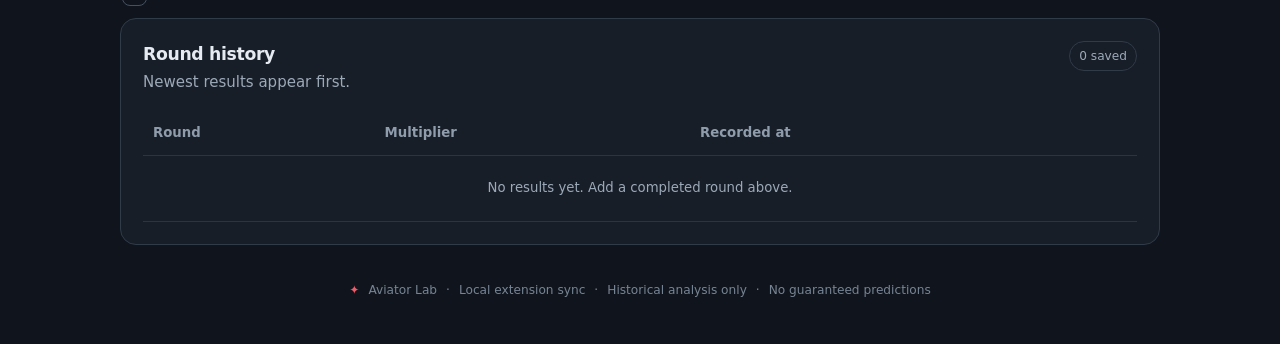
==== commit 7a451dd7: "Refresh assets for uncertainty distribution UI" ====
--- a/index.html
+++ b/index.html
@@ -5,7 +5,7 @@
   <meta name="viewport" content="width=device-width, initial-scale=1.0">
   <meta name="theme-color" content="#10151d">
   <title>Aviator Lab | Crash Estimate</title>
-  <link rel="stylesheet" href="style.css?v=0.15.0">
+  <link rel="stylesheet" href="style.css?v=0.17.0">
 </head>
 <body>
   <main class="app-shell">
@@ -307,6 +307,6 @@
     </section>
     <footer><span class="footer-mark">✦</span> Aviator Lab <span>·</span> Local extension sync <span>·</span> Historical analysis only <span>·</span> No guaranteed predictions</footer>
   </main>
-  <script src="script.js?v=0.16.0"></script>
+  <script src="script.js?v=0.17.0"></script>
 </body>
 </html>
--- a/style.css
+++ b/style.css
@@ -198,3 +198,17 @@
 .verifier-hash-output{font: .7rem/1.55 ui-monospace,SFMono-Regular,Consolas,monospace;word-break:break-all;color:#aab8ca;margin:8px 0 0;user-select:text}
 @media(max-width:700px){.verifier-results{grid-template-columns:repeat(2,minmax(0,1fr))}.verifier-seeds{grid-template-columns:1fr}}
 @media(max-width:420px){.verifier-results{grid-template-columns:1fr}.verifier-actions{display:grid;grid-template-columns:1fr}.verifier-actions .button{width:100%}}
+
+/* Historical window distribution with honest uncertainty intervals */
+.adaptive-probability-card{margin:16px 0 4px;padding:15px;background:#101821;border:1px solid #3d4a57;border-radius:12px}
+.adaptive-probability-head h3{font-size:1rem;margin:0 0 5px}
+.adaptive-probability-head p,.adaptive-probability-foot{margin:0;color:var(--muted);font-size:.78rem;line-height:1.55}
+.adaptive-probability-grid{display:grid;grid-template-columns:1fr 1fr;gap:15px 20px;margin:16px 0}
+.adaptive-probability-row{min-width:0}
+.adaptive-probability-title{display:flex;justify-content:space-between;gap:10px;margin-bottom:7px;font-size:.83rem;color:#d7dfe7}
+.adaptive-probability-title strong{color:var(--accent2)}
+.adaptive-probability-track{height:7px;overflow:hidden;border-radius:8px;background:#2c3743}
+.adaptive-probability-track div{height:100%;width:0;border-radius:8px;background:var(--accent2);transition:width .2s ease}
+.adaptive-probability-row small{display:block;margin-top:6px;color:var(--muted);font-size:.7rem;line-height:1.5}
+.adaptive-probability-foot{border-top:1px solid #303c49;padding-top:12px}
+@media(max-width:600px){.adaptive-probability-grid{grid-template-columns:1fr;gap:13px}}
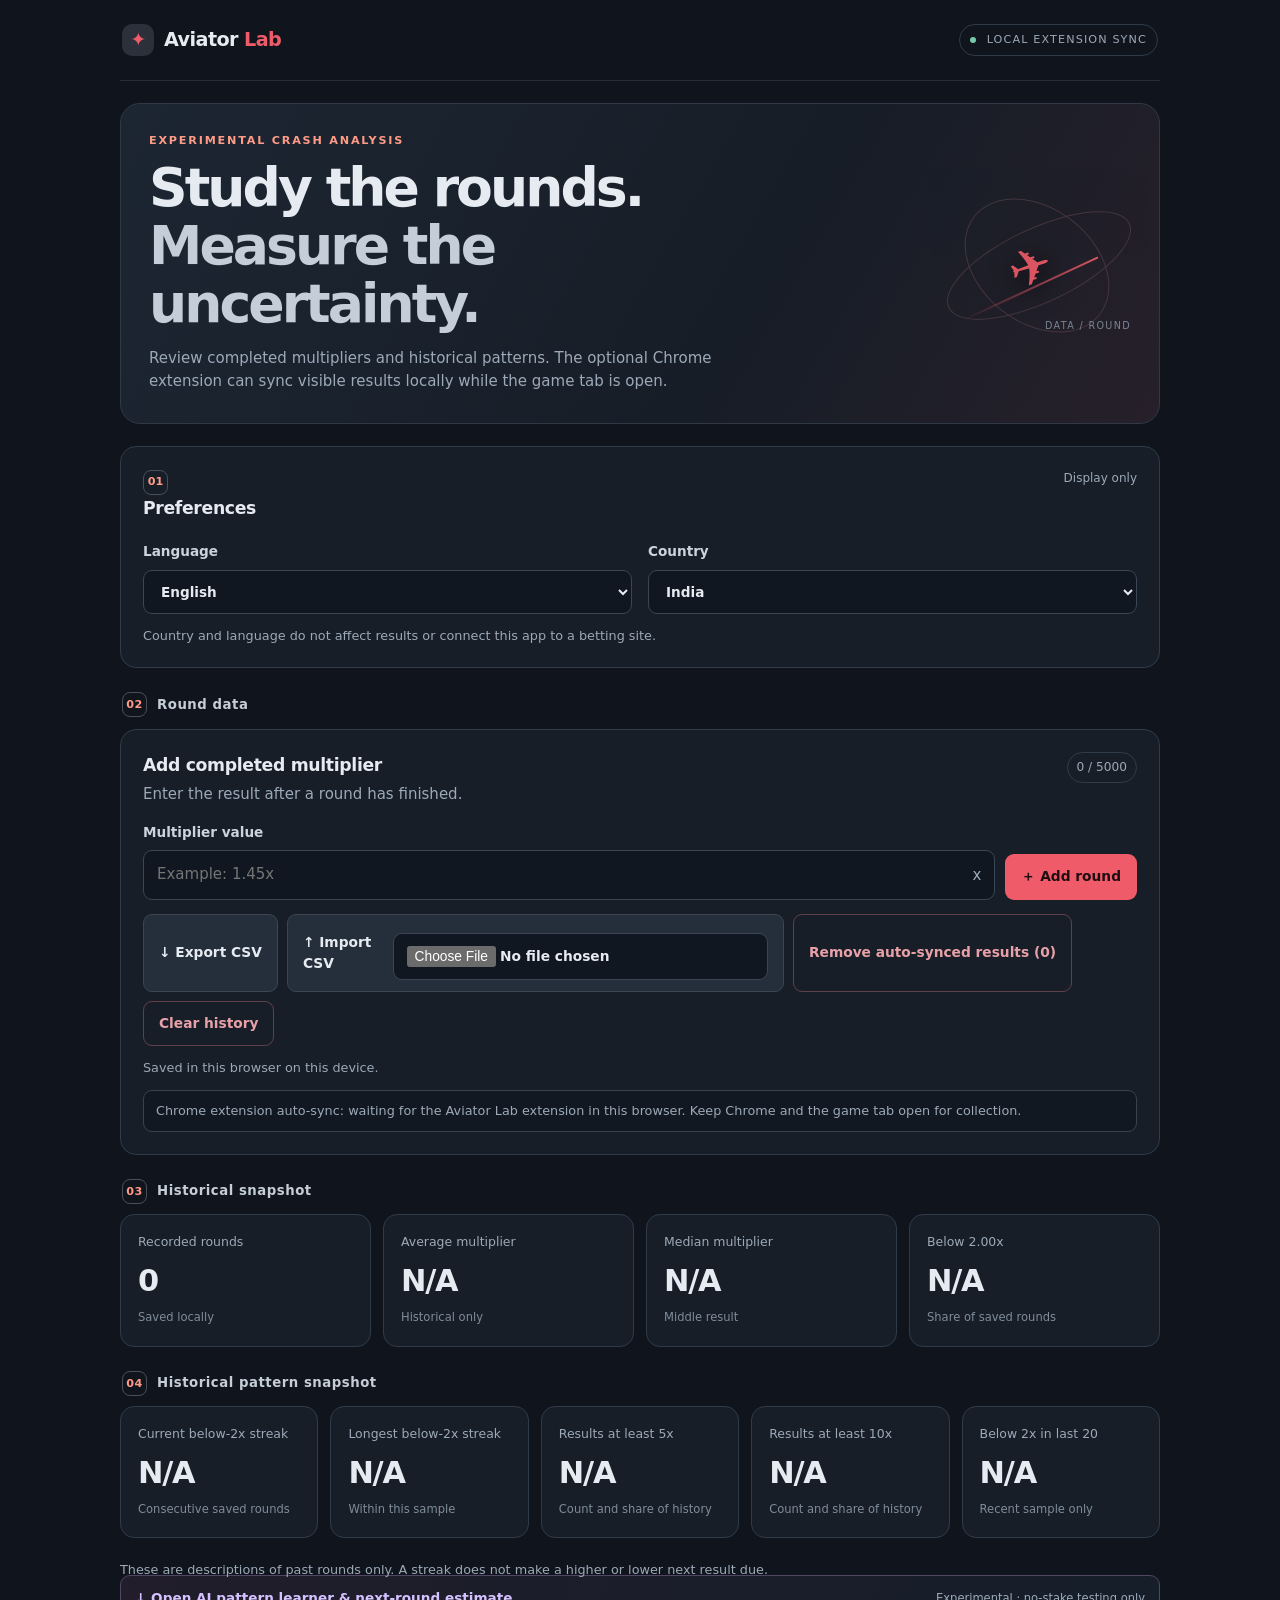
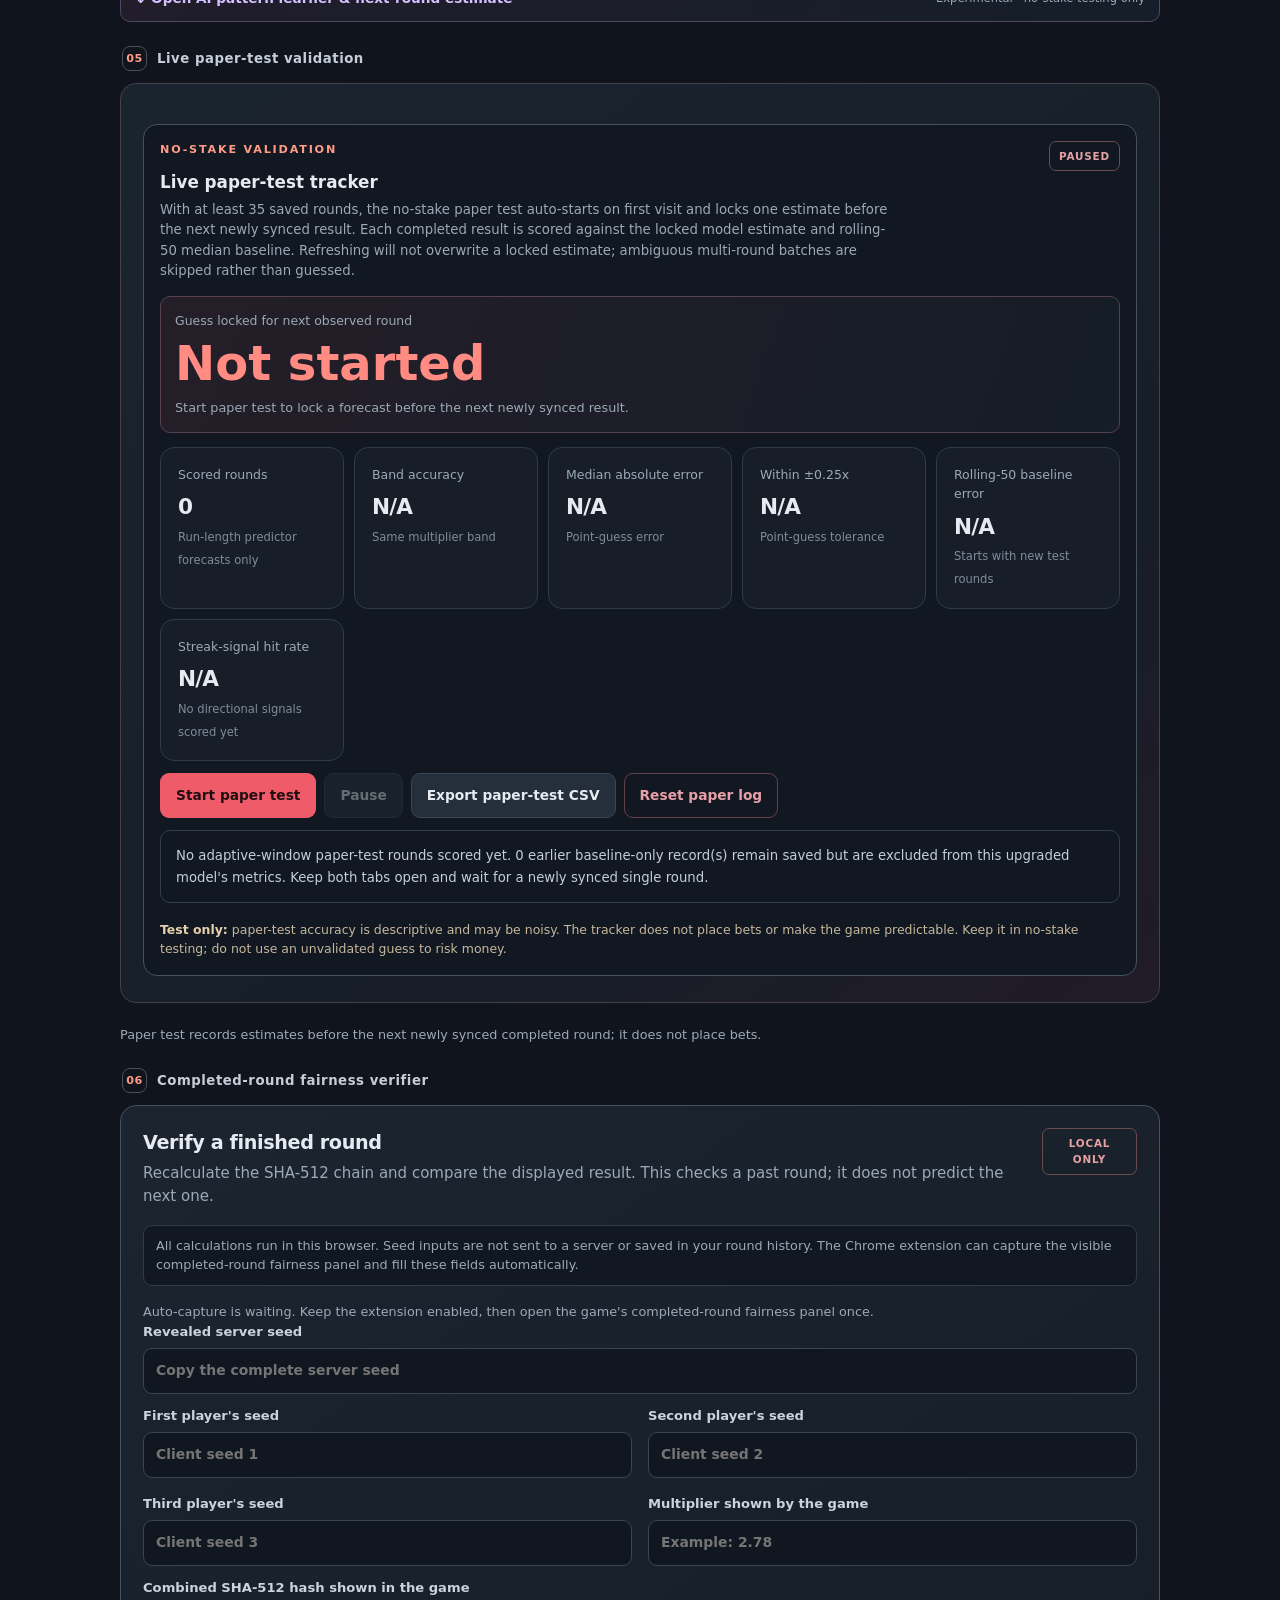
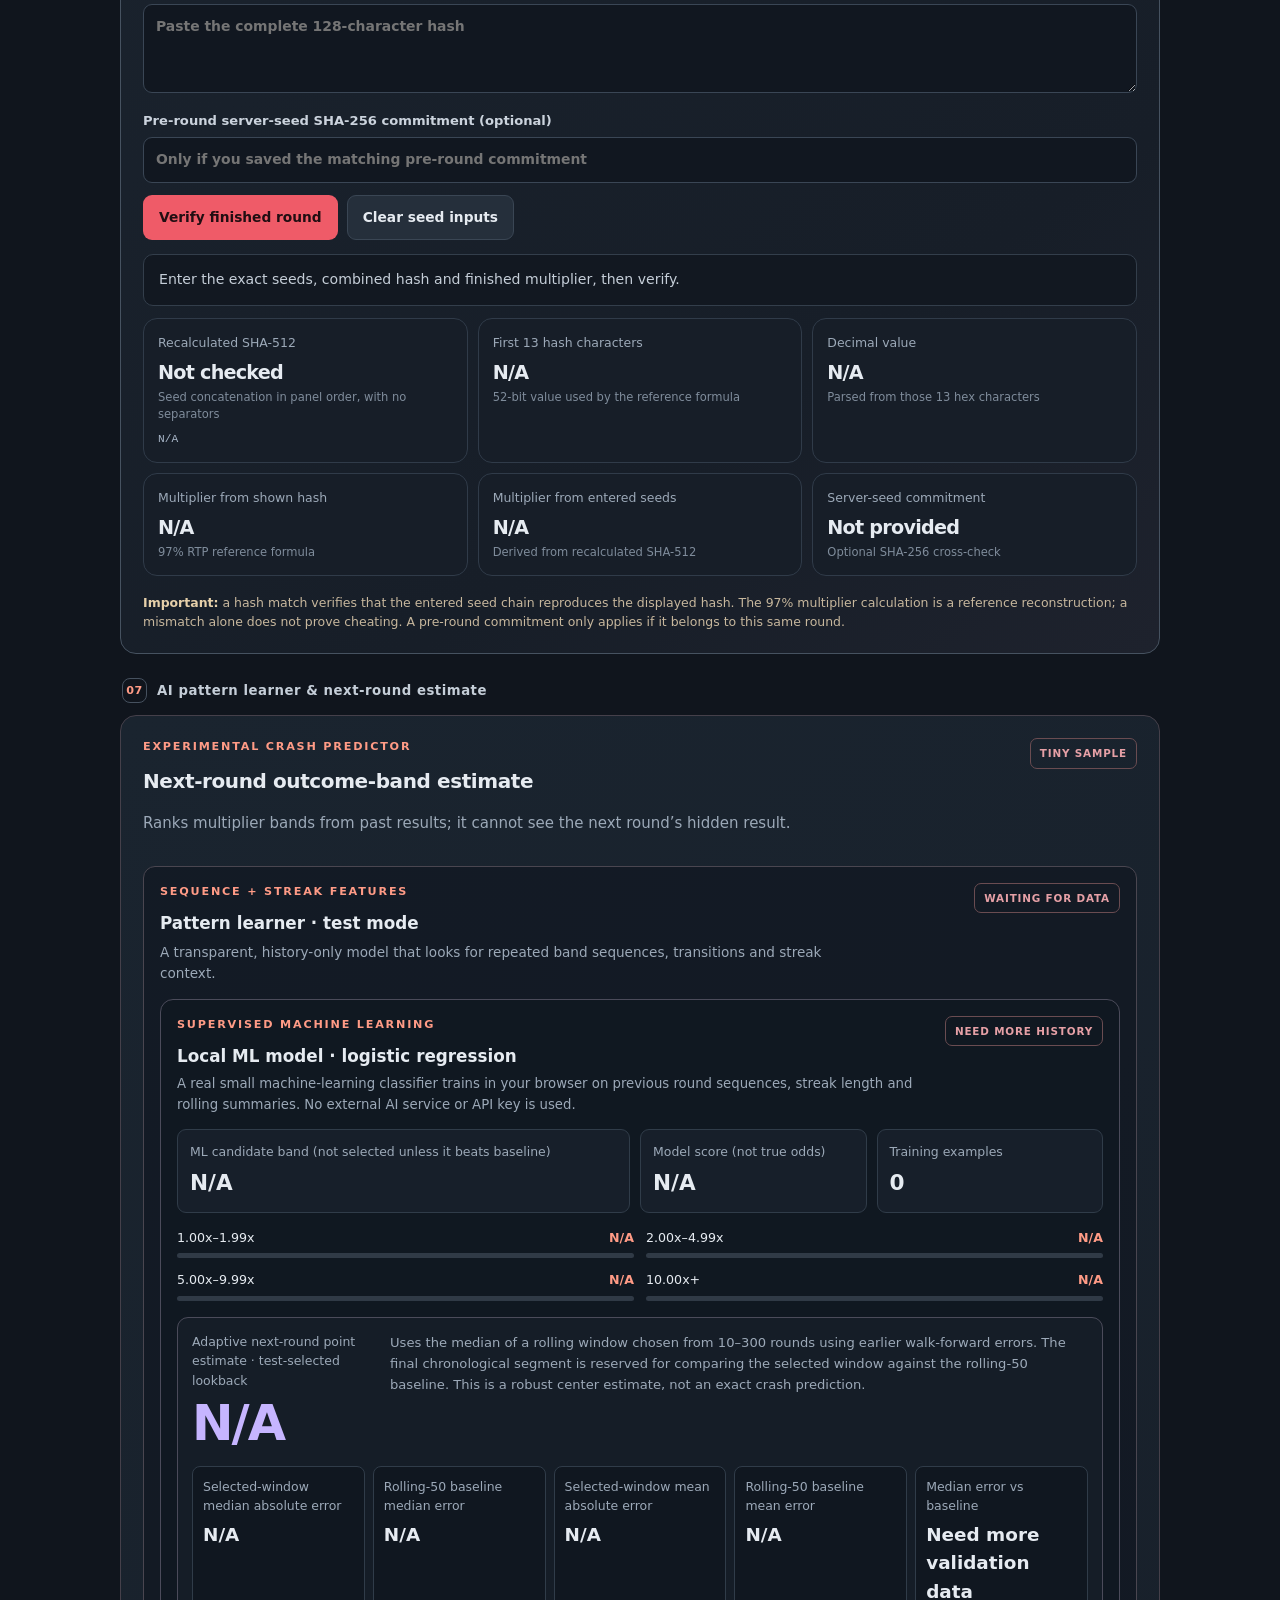
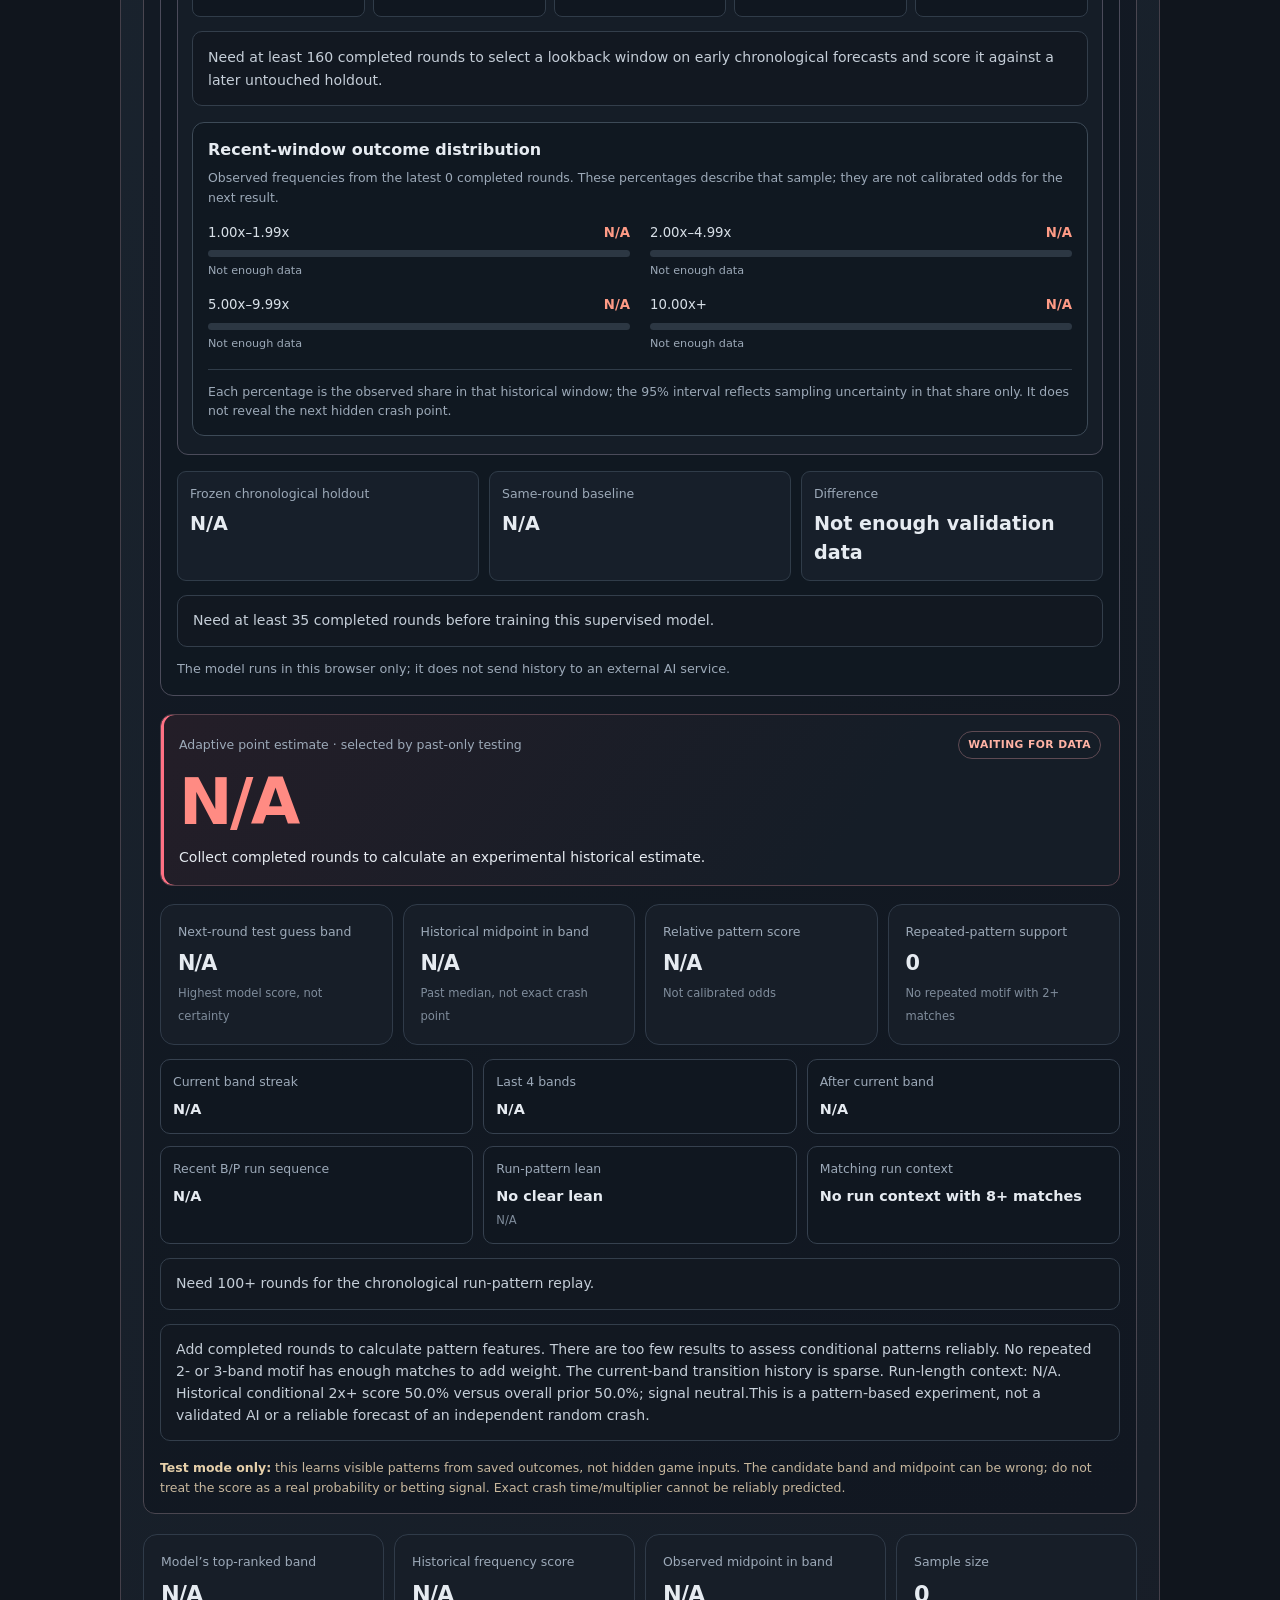
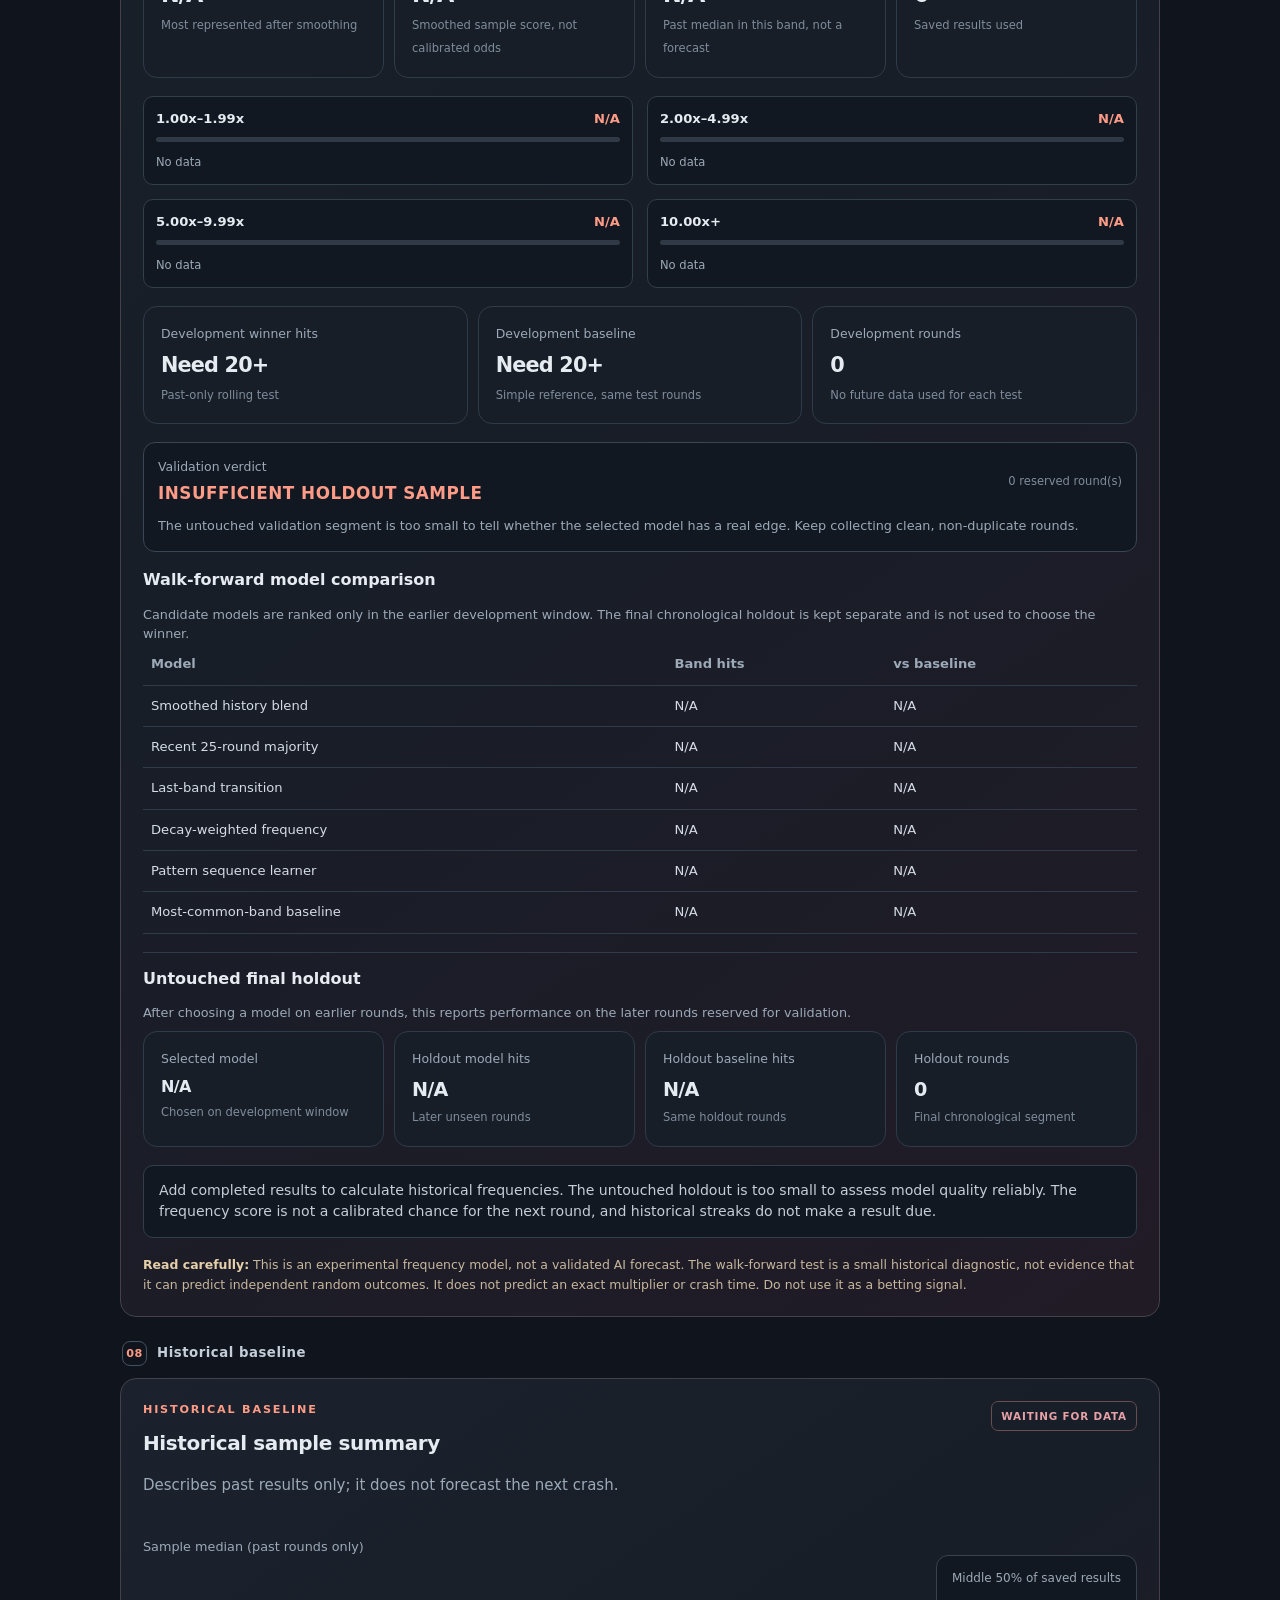
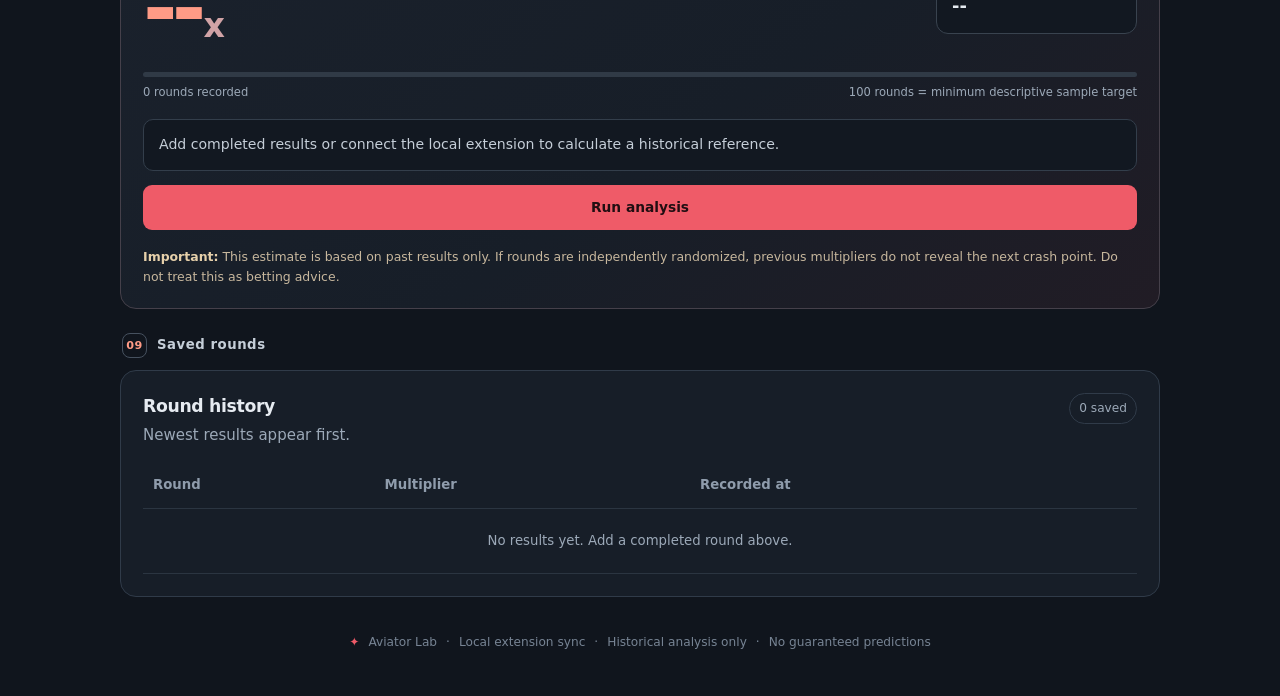
==== commit a12b5132: "Display run-length predictor signal and validation" ====
--- a/index.html
+++ b/index.html
@@ -5,7 +5,7 @@
   <meta name="viewport" content="width=device-width, initial-scale=1.0">
   <meta name="theme-color" content="#10151d">
   <title>Aviator Lab | Crash Estimate</title>
-  <link rel="stylesheet" href="style.css?v=0.17.0">
+  <link rel="stylesheet" href="style.css?v=0.18.0">
 </head>
 <body>
   <main class="app-shell">
@@ -85,11 +85,12 @@
             <p id="paperNextReason">Waiting for enough saved rounds to lock the first no-stake estimate.</p>
           </div>
           <div class="pattern-learner-grid paper-metrics">
-            <article class="stat-card"><span class="stat-label">Scored rounds</span><strong id="paperScoredCount">0</strong><span class="stat-note">Adaptive-window forecasts only</span></article>
+            <article class="stat-card"><span class="stat-label">Scored rounds</span><strong id="paperScoredCount">0</strong><span class="stat-note">Run-length predictor forecasts only</span></article>
             <article class="stat-card"><span class="stat-label">Band accuracy</span><strong id="paperBandRate">N/A</strong><span class="stat-note">Same multiplier band</span></article>
             <article class="stat-card"><span class="stat-label">Median absolute error</span><strong id="paperMedianError">N/A</strong><span class="stat-note">Point-guess error</span></article>
             <article class="stat-card"><span class="stat-label">Within ±0.25x</span><strong id="paperNearRate">N/A</strong><span class="stat-note">Point-guess tolerance</span></article>
             <article class="stat-card"><span class="stat-label">Rolling-50 baseline error</span><strong id="paperBaselineError">N/A</strong><span id="paperBaselineNote" class="stat-note">Comparable rounds</span></article>
+            <article class="stat-card"><span class="stat-label">Streak-signal hit rate</span><strong id="paperRunPatternRate">N/A</strong><span id="paperRunPatternNote" class="stat-note">Directional run-pattern calls only</span></article>
           </div>
           <div class="paper-controls">
             <button id="paperStartButton" class="button primary" type="button">Start paper test</button>
@@ -232,6 +233,12 @@
           <div class="pattern-evidence"><span class="stat-label">Last 4 bands</span><strong id="patternRecentSequence">N/A</strong></div>
           <div class="pattern-evidence"><span class="stat-label">After current band</span><strong id="patternTransitionEvidence">N/A</strong></div>
         </div>
+        <section class="pattern-evidence-grid" aria-label="Run-length pattern model">
+          <div class="pattern-evidence"><span class="stat-label">Recent B/P run sequence</span><strong id="runPatternSequence">N/A</strong></div>
+          <div class="pattern-evidence"><span class="stat-label">Run-pattern lean</span><strong id="runPatternSignal">N/A</strong><span class="stat-note" id="runPatternScore">Historical score, not odds</span></div>
+          <div class="pattern-evidence"><span class="stat-label">Matching run context</span><strong id="runPatternSupport">N/A</strong></div>
+        </section>
+        <p id="runPatternValidation" class="analysis-output">Collect completed rounds to replay run-length patterns chronologically.</p>
         <div id="patternExplanation" class="analysis-output">Collect completed rounds to let the pattern learner inspect the sequence.</div>
         <p class="disclaimer"><strong>Test mode only:</strong> this learns visible patterns from saved outcomes, not hidden game inputs. The candidate band and midpoint can be wrong; do not treat the score as a real probability or betting signal. Exact crash time/multiplier cannot be reliably predicted.</p>
       </div>
@@ -307,6 +314,6 @@
     </section>
     <footer><span class="footer-mark">✦</span> Aviator Lab <span>·</span> Local extension sync <span>·</span> Historical analysis only <span>·</span> No guaranteed predictions</footer>
   </main>
-  <script src="script.js?v=0.17.0"></script>
+  <script src="script.js?v=0.18.0"></script>
 </body>
 </html>
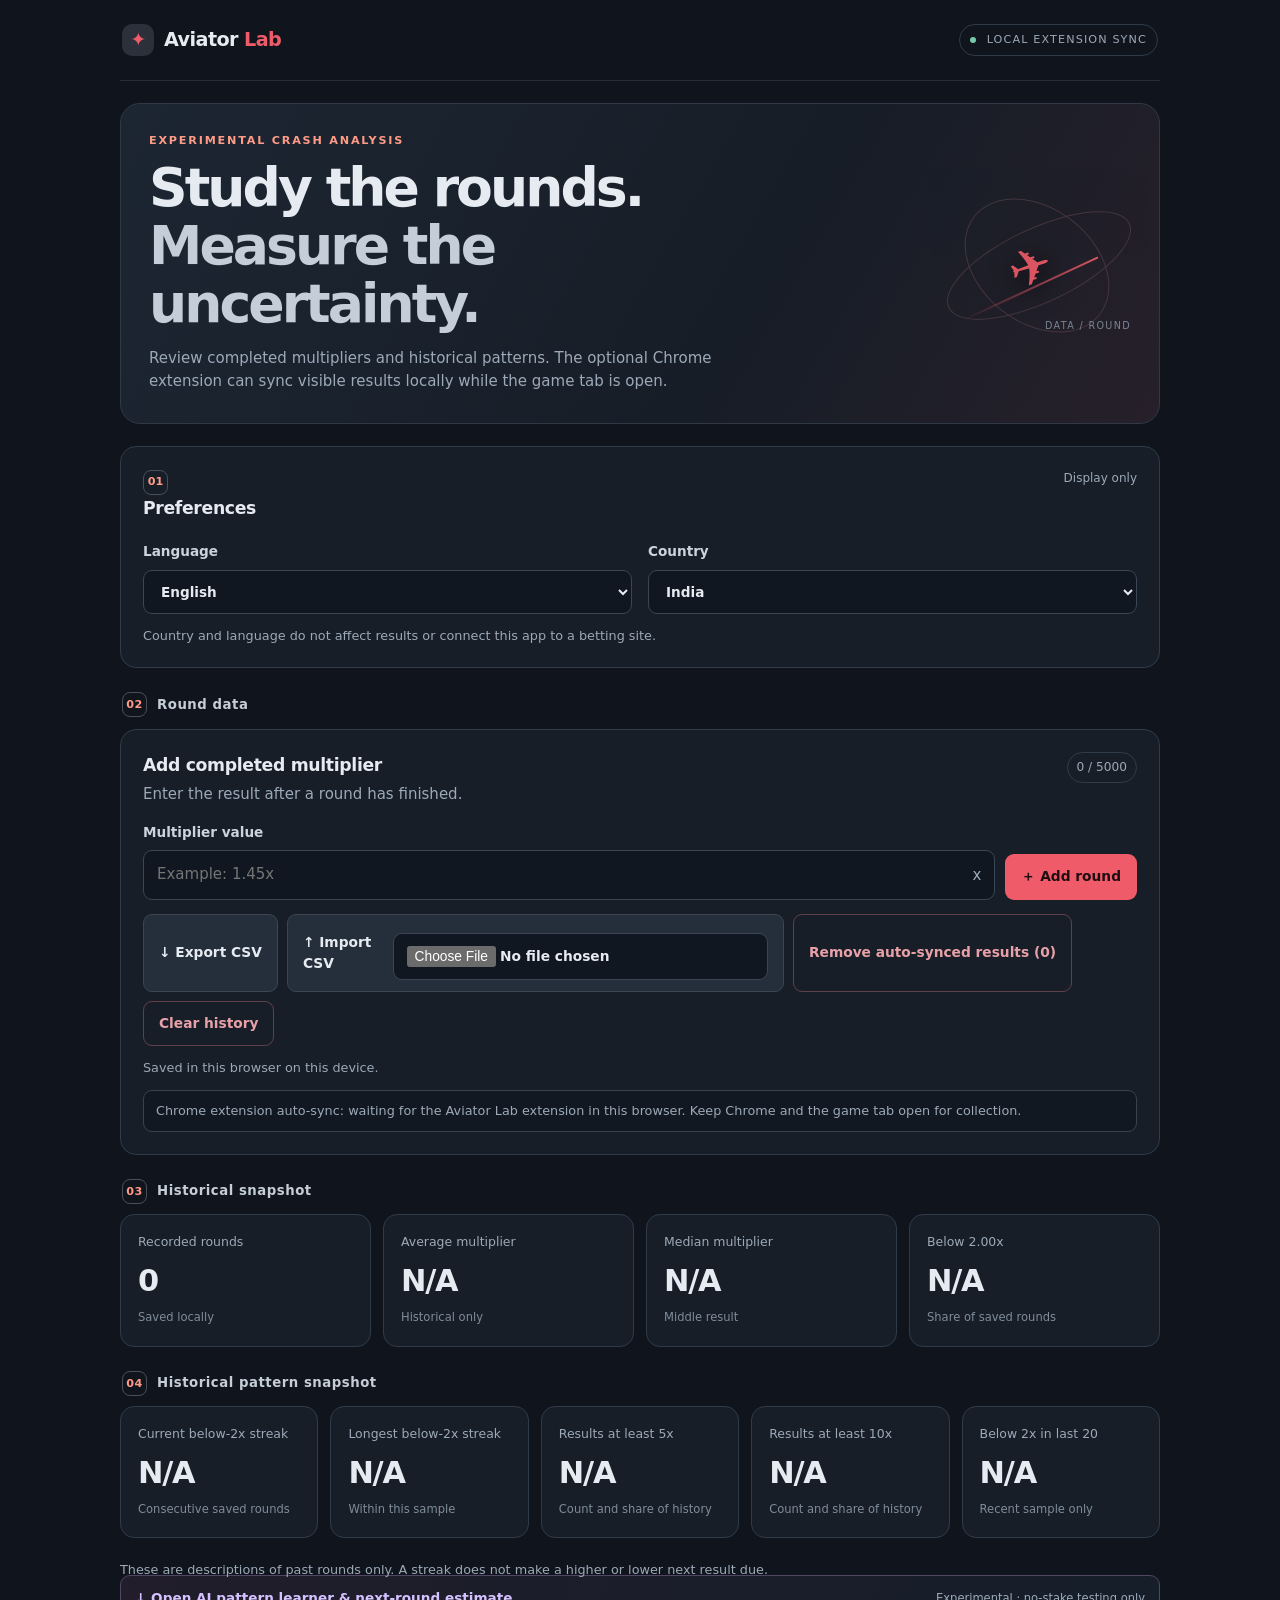
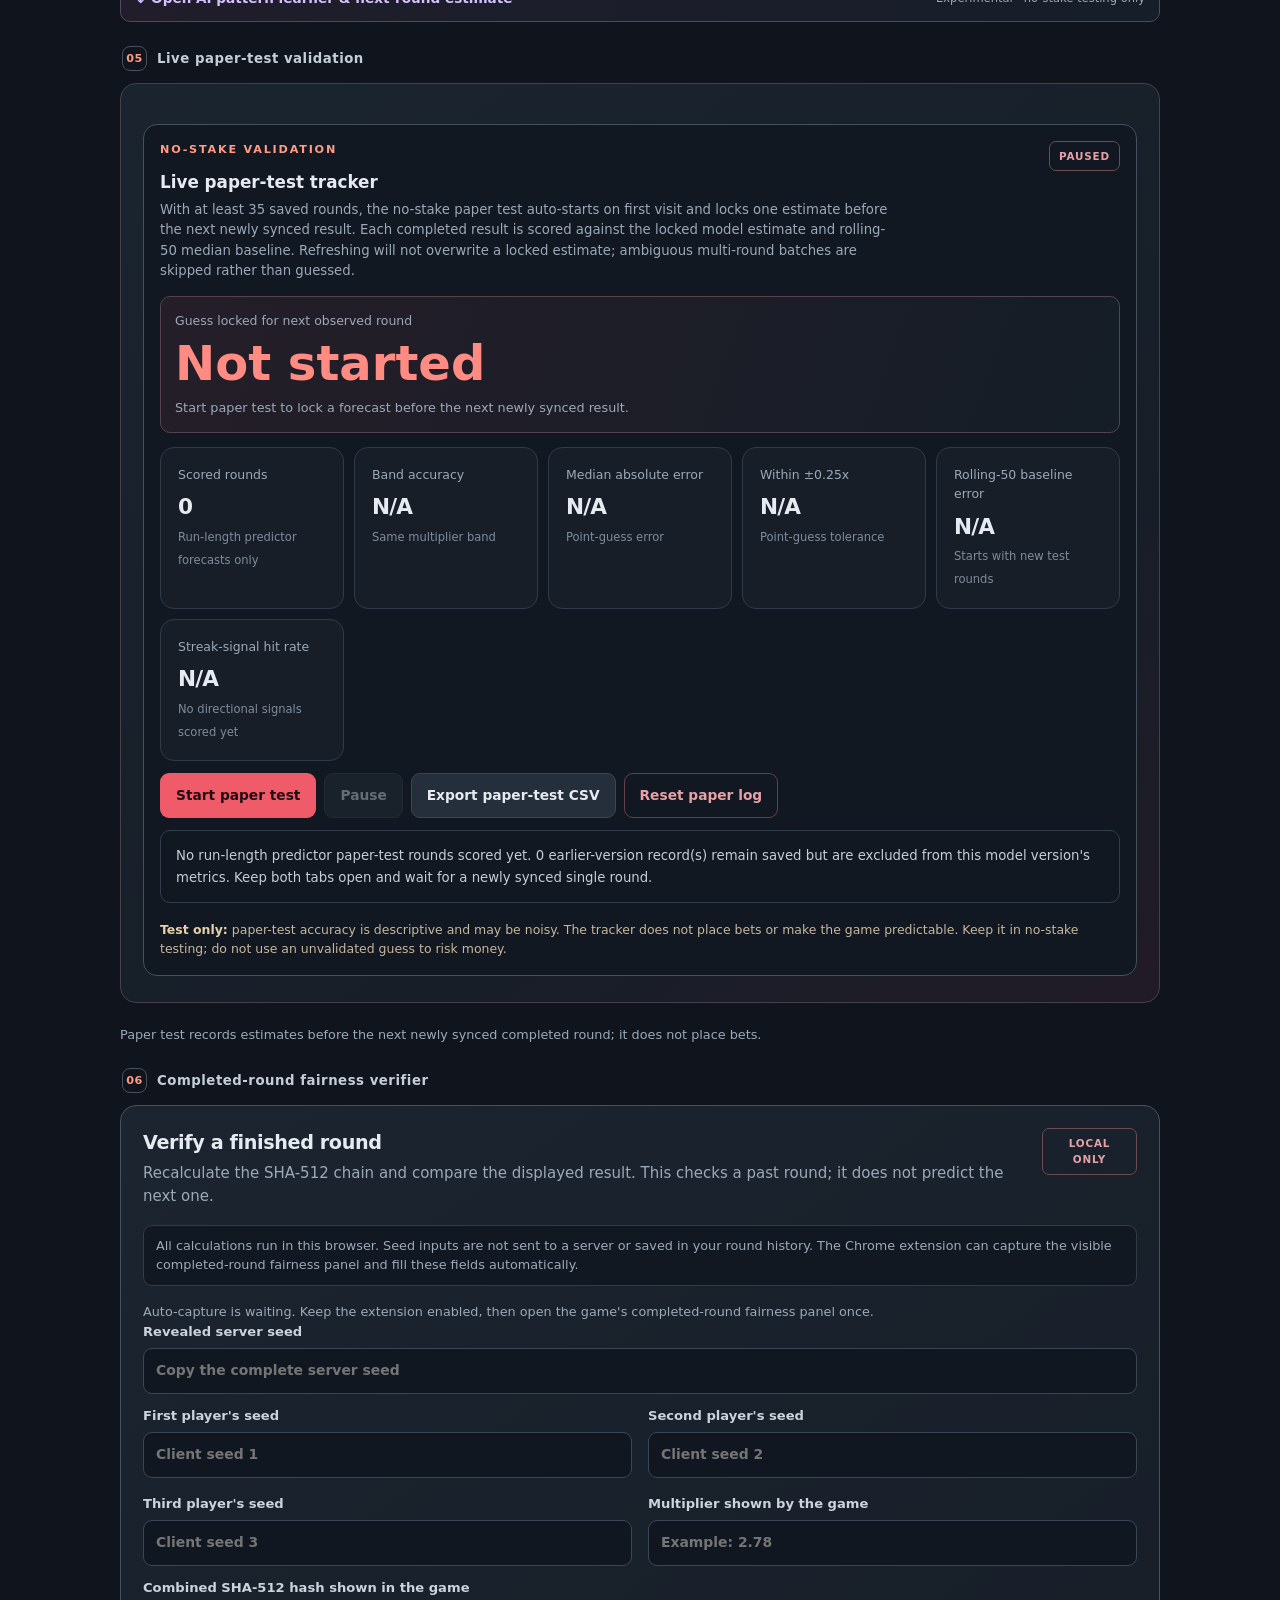
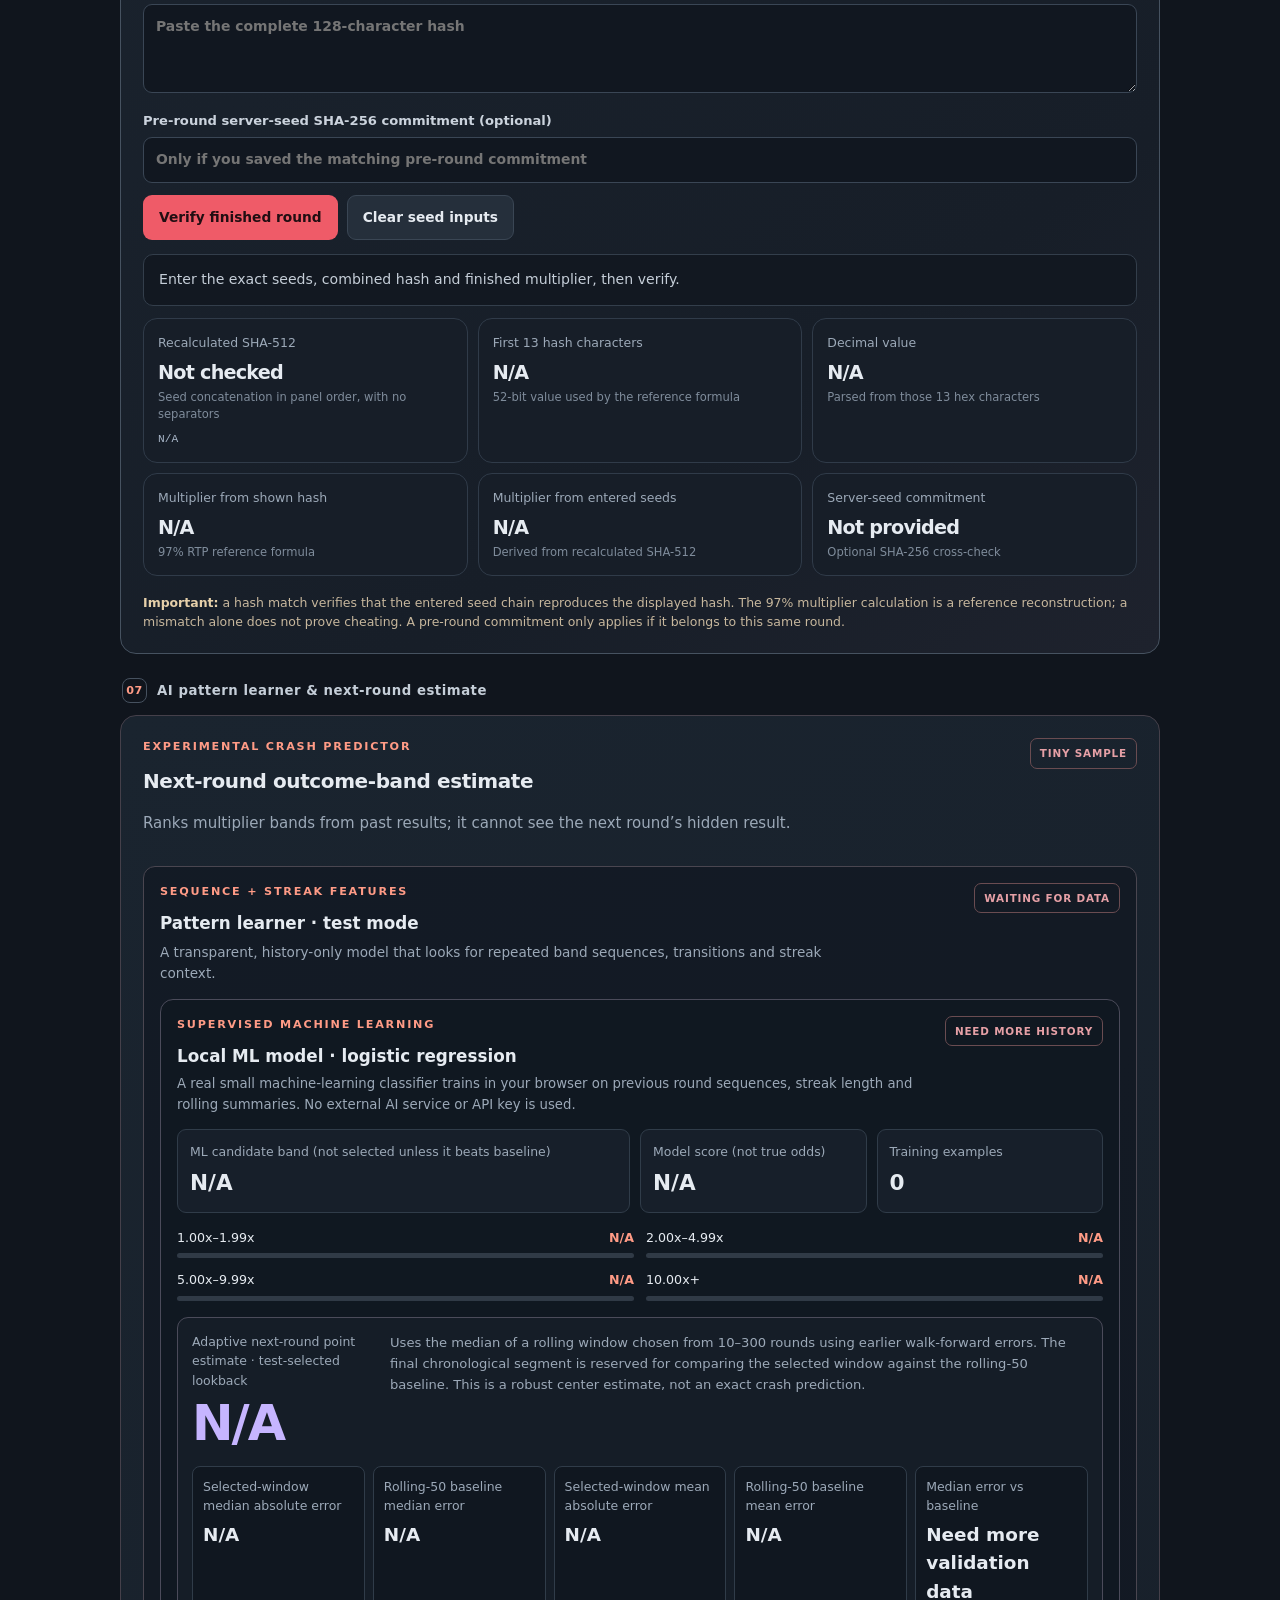
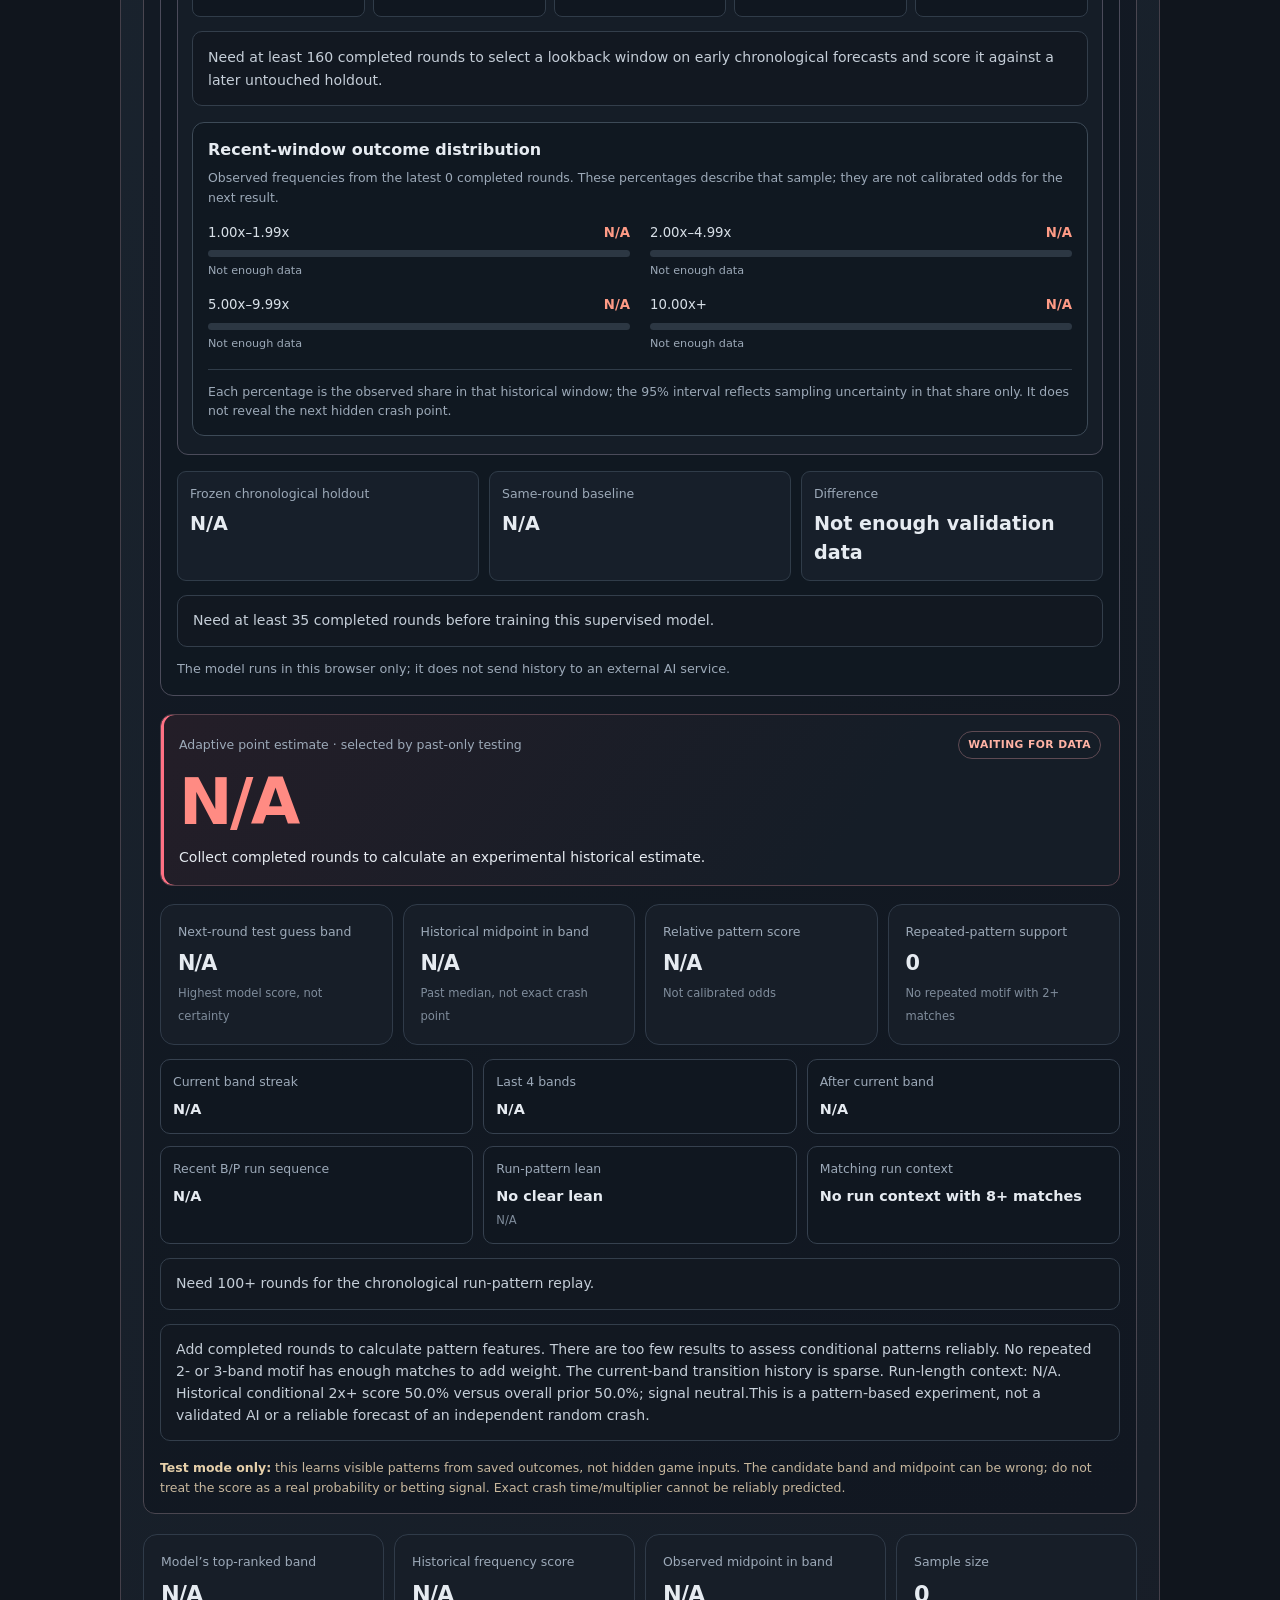
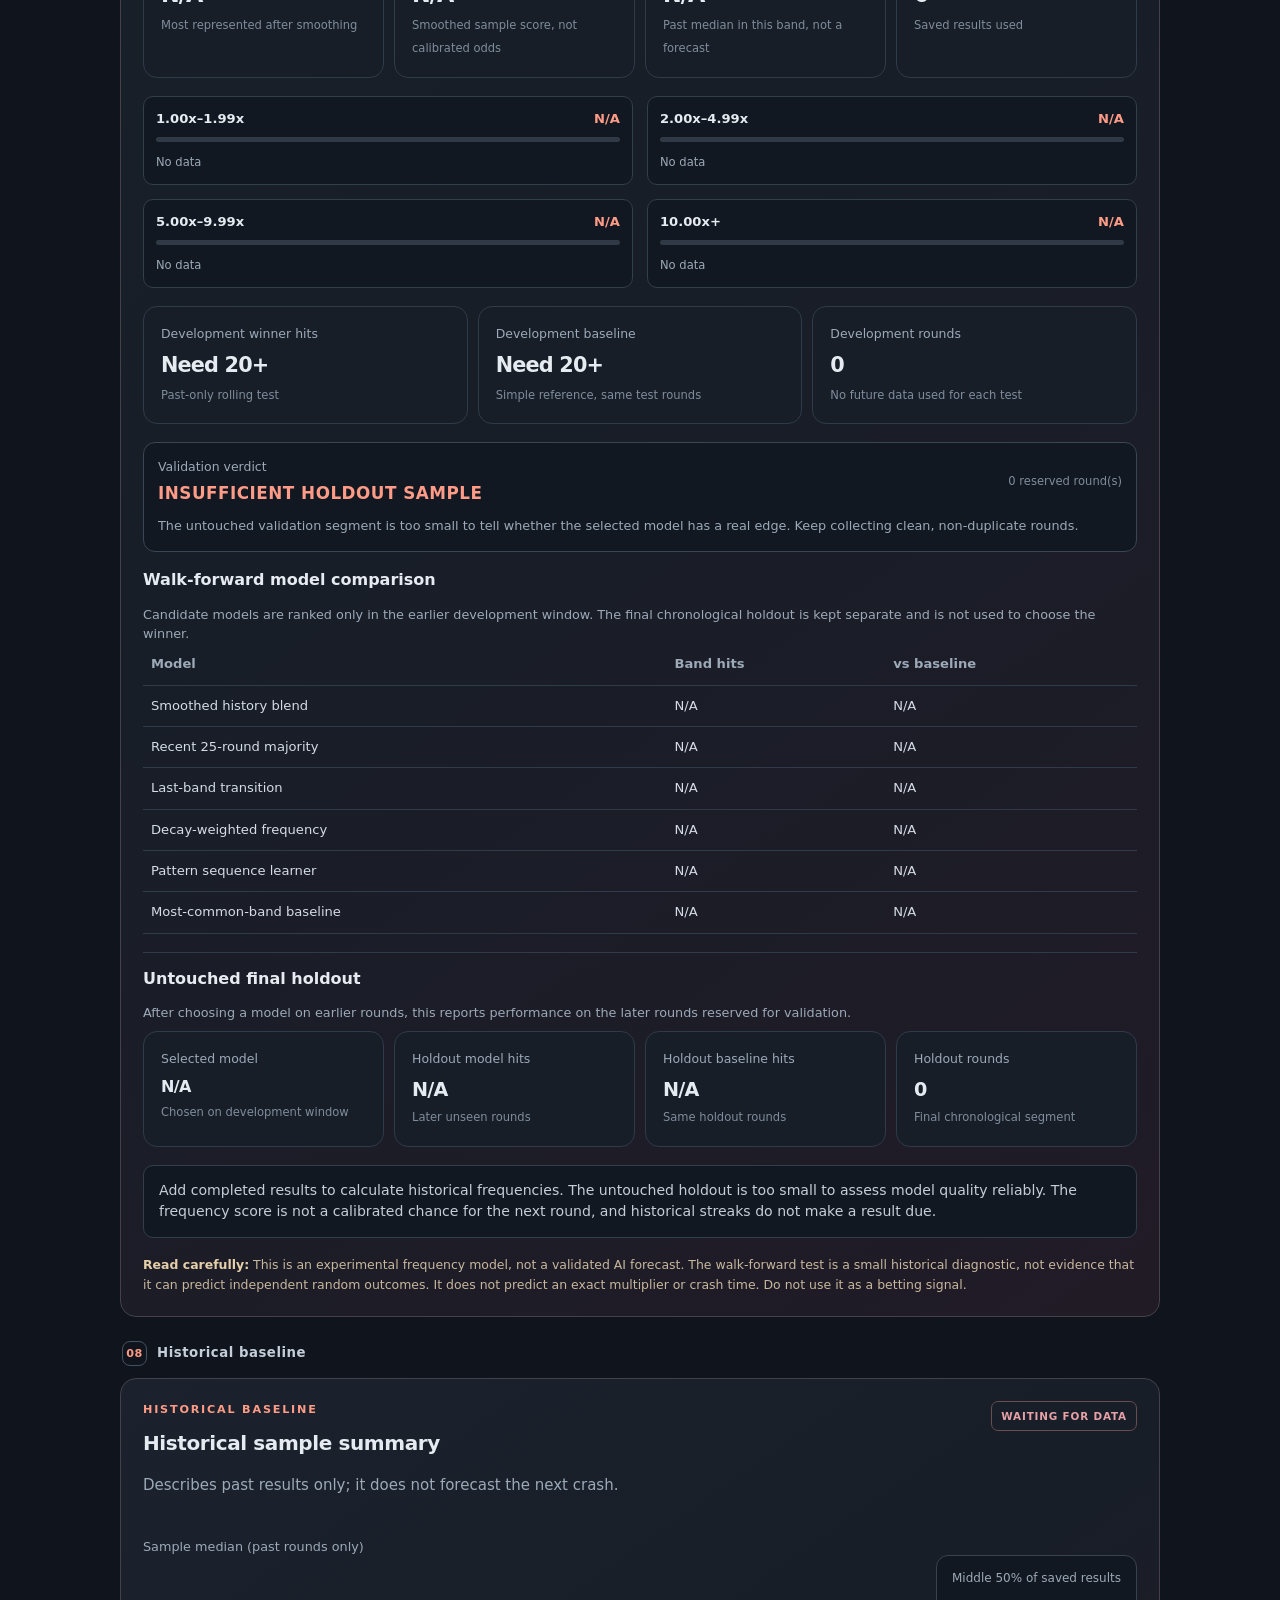
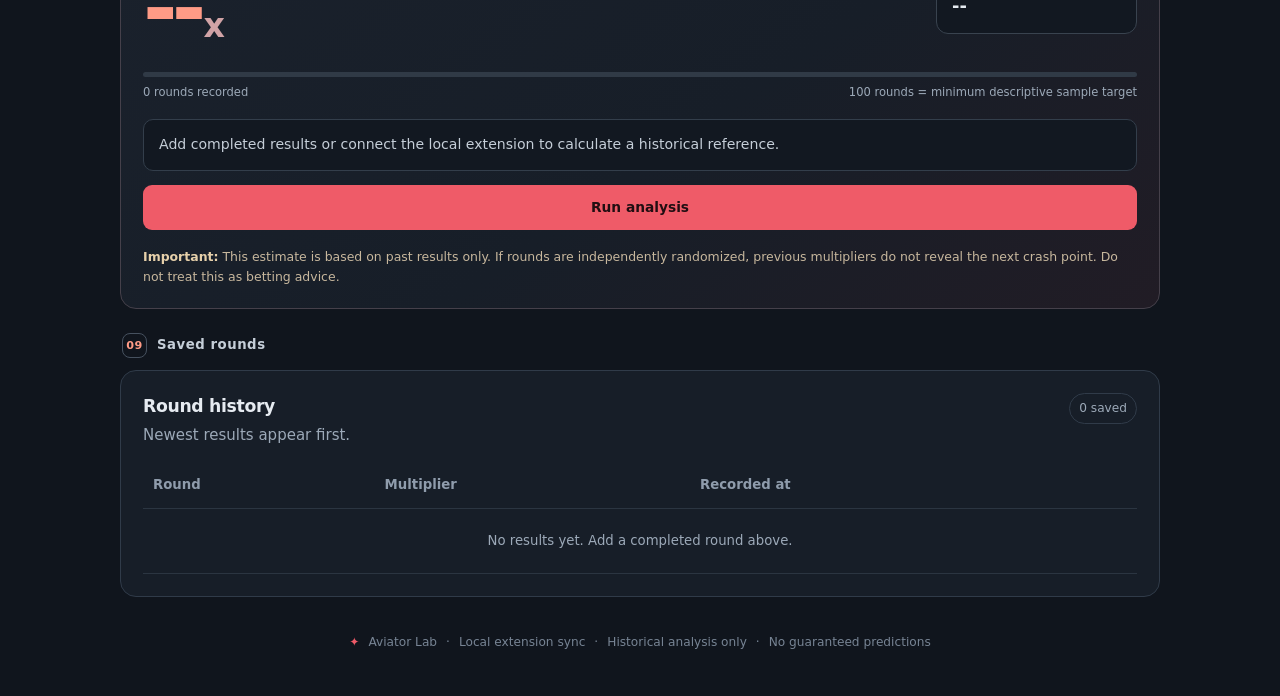
==== commit 82690980: "Bust cache for streak-run predictor update" ====
--- a/index.html
+++ b/index.html
@@ -5,7 +5,7 @@
   <meta name="viewport" content="width=device-width, initial-scale=1.0">
   <meta name="theme-color" content="#10151d">
   <title>Aviator Lab | Crash Estimate</title>
-  <link rel="stylesheet" href="style.css?v=0.18.0">
+  <link rel="stylesheet" href="style.css?v=0.19.0">
 </head>
 <body>
   <main class="app-shell">
@@ -314,6 +314,6 @@
     </section>
     <footer><span class="footer-mark">✦</span> Aviator Lab <span>·</span> Local extension sync <span>·</span> Historical analysis only <span>·</span> No guaranteed predictions</footer>
   </main>
-  <script src="script.js?v=0.18.0"></script>
+  <script src="script.js?v=0.19.0"></script>
 </body>
 </html>
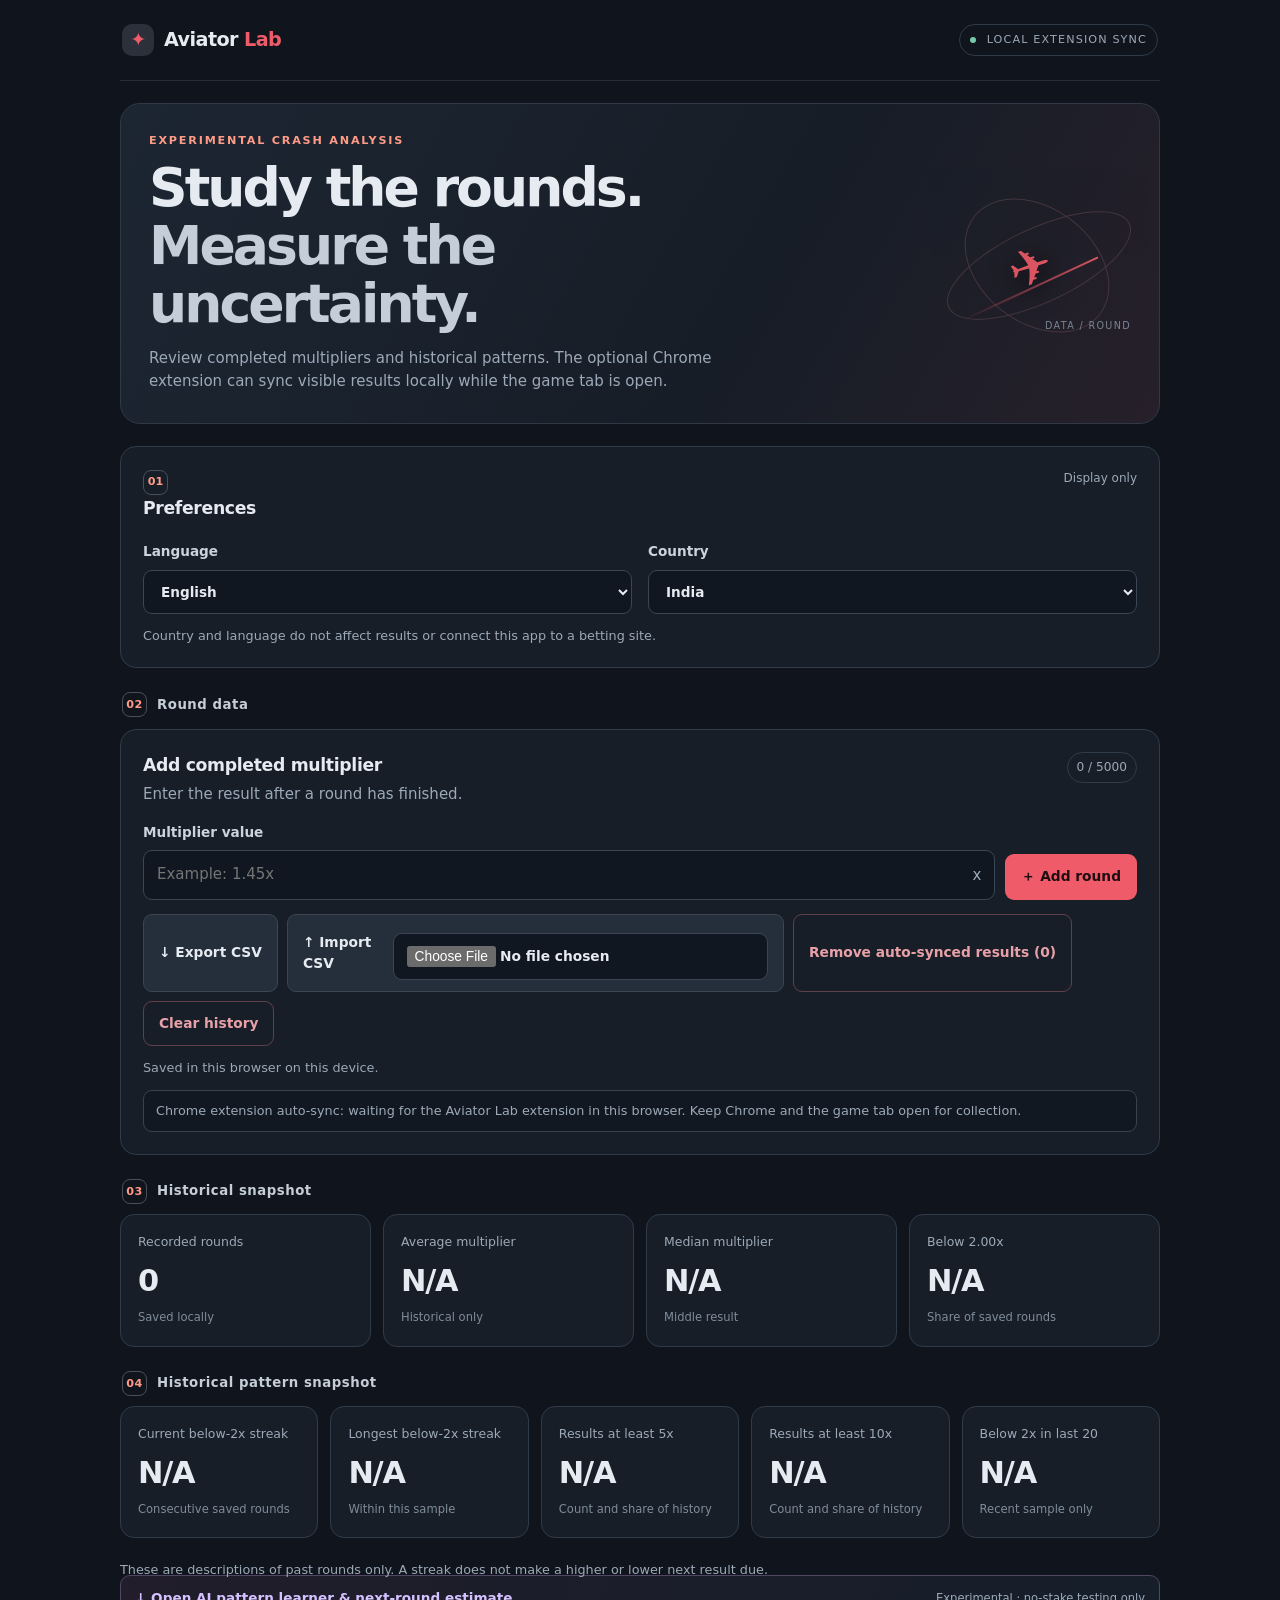
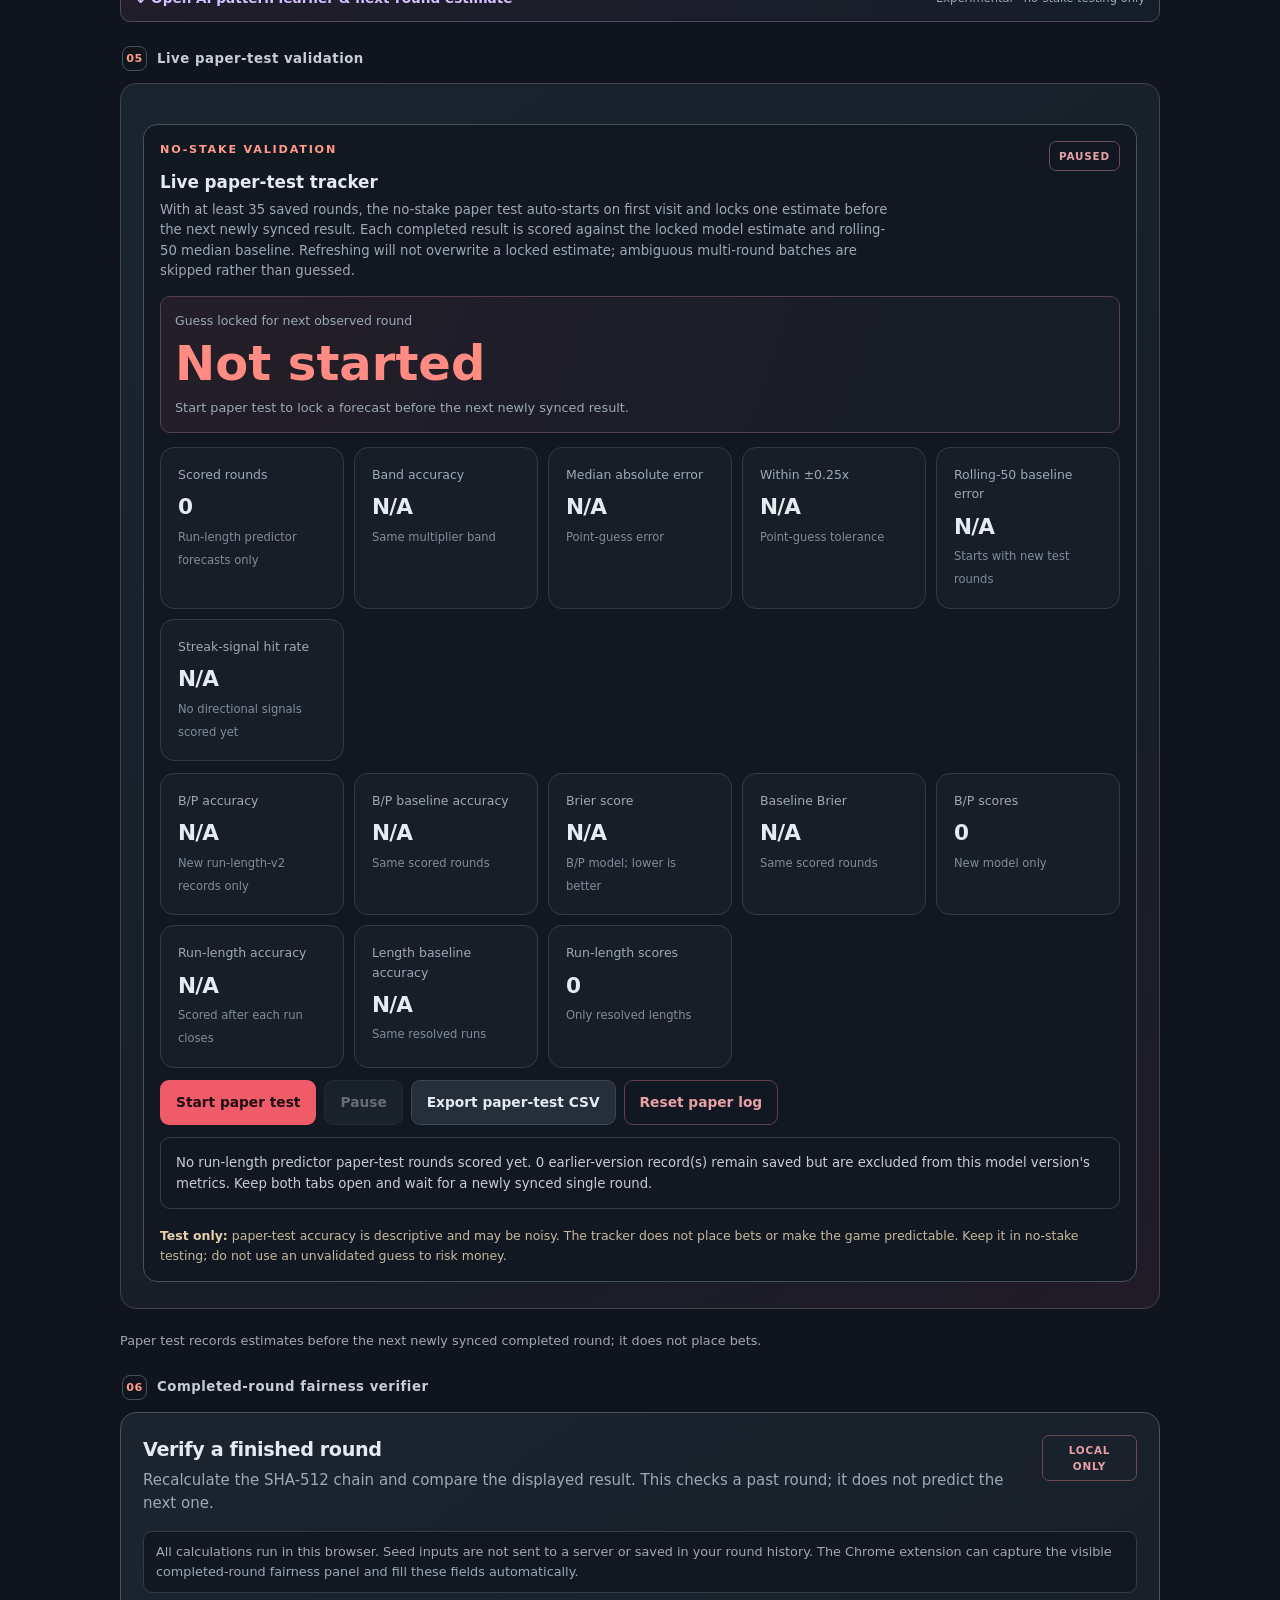
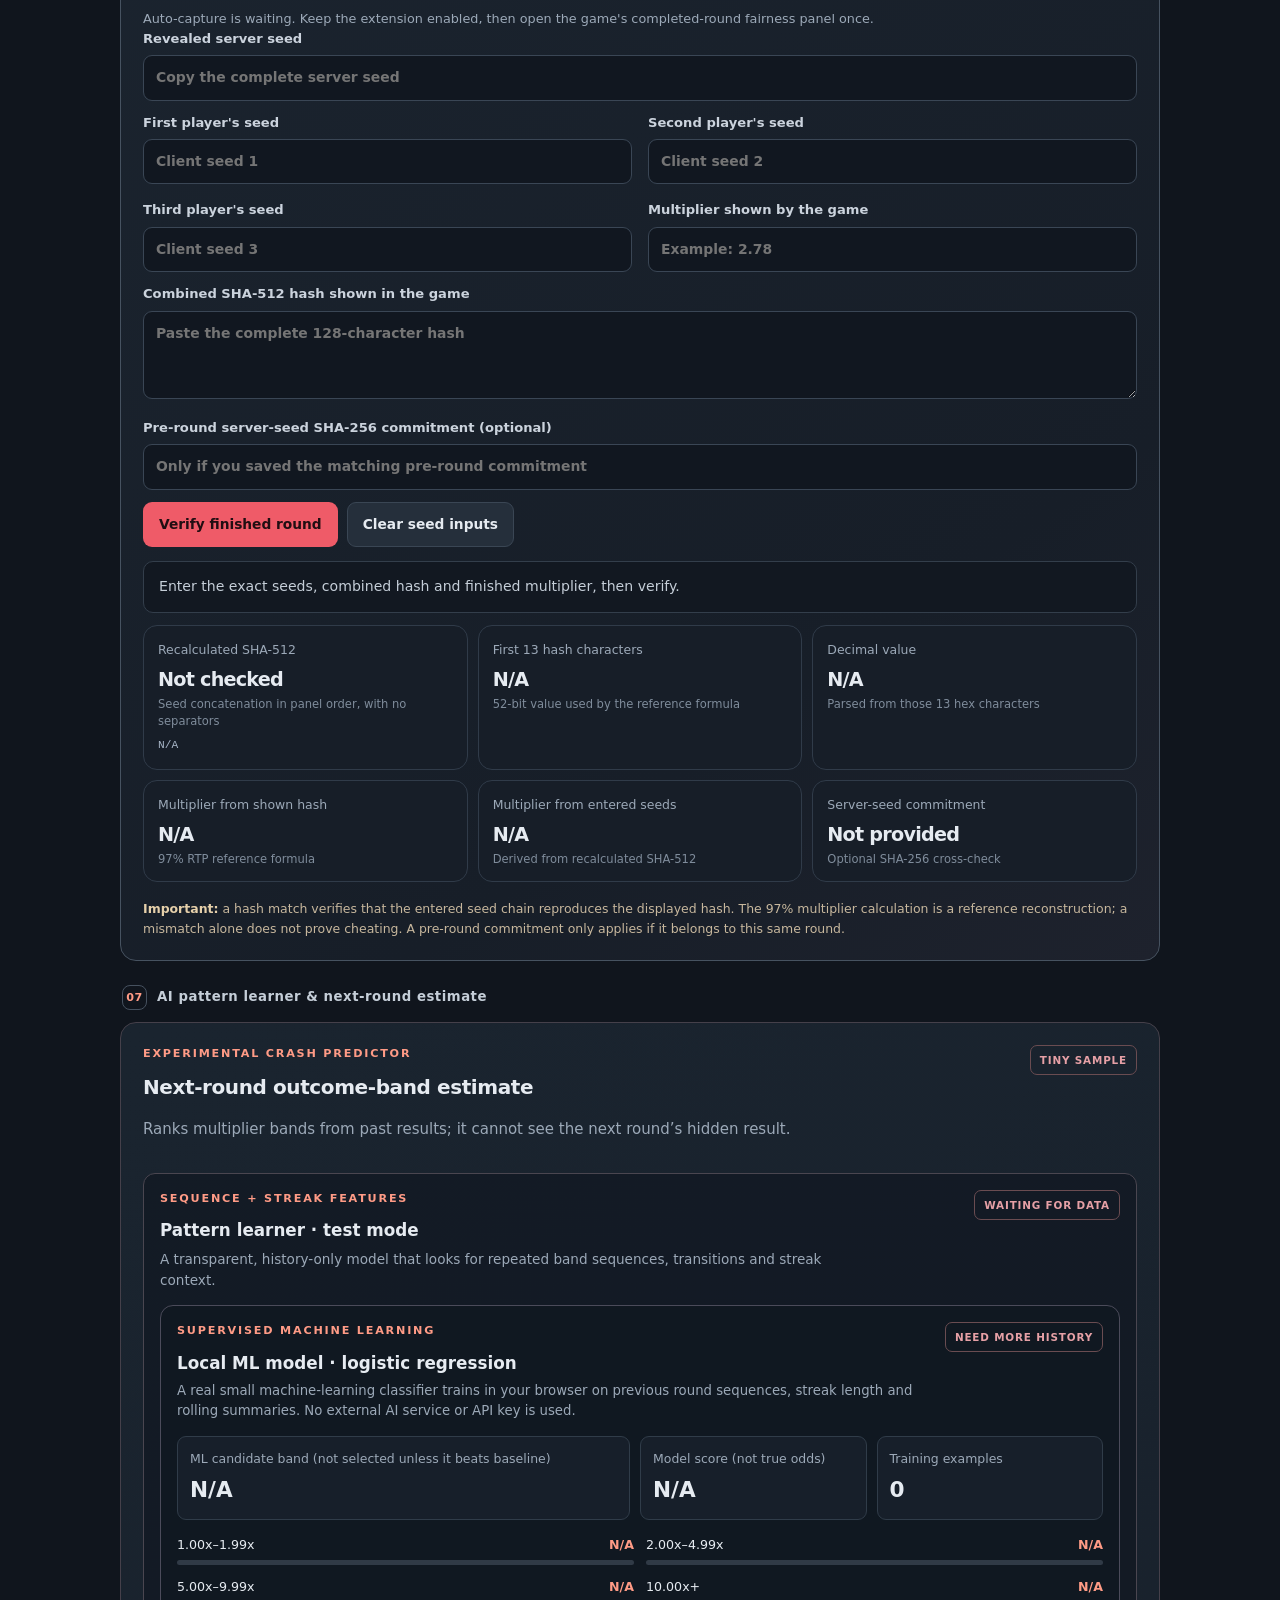
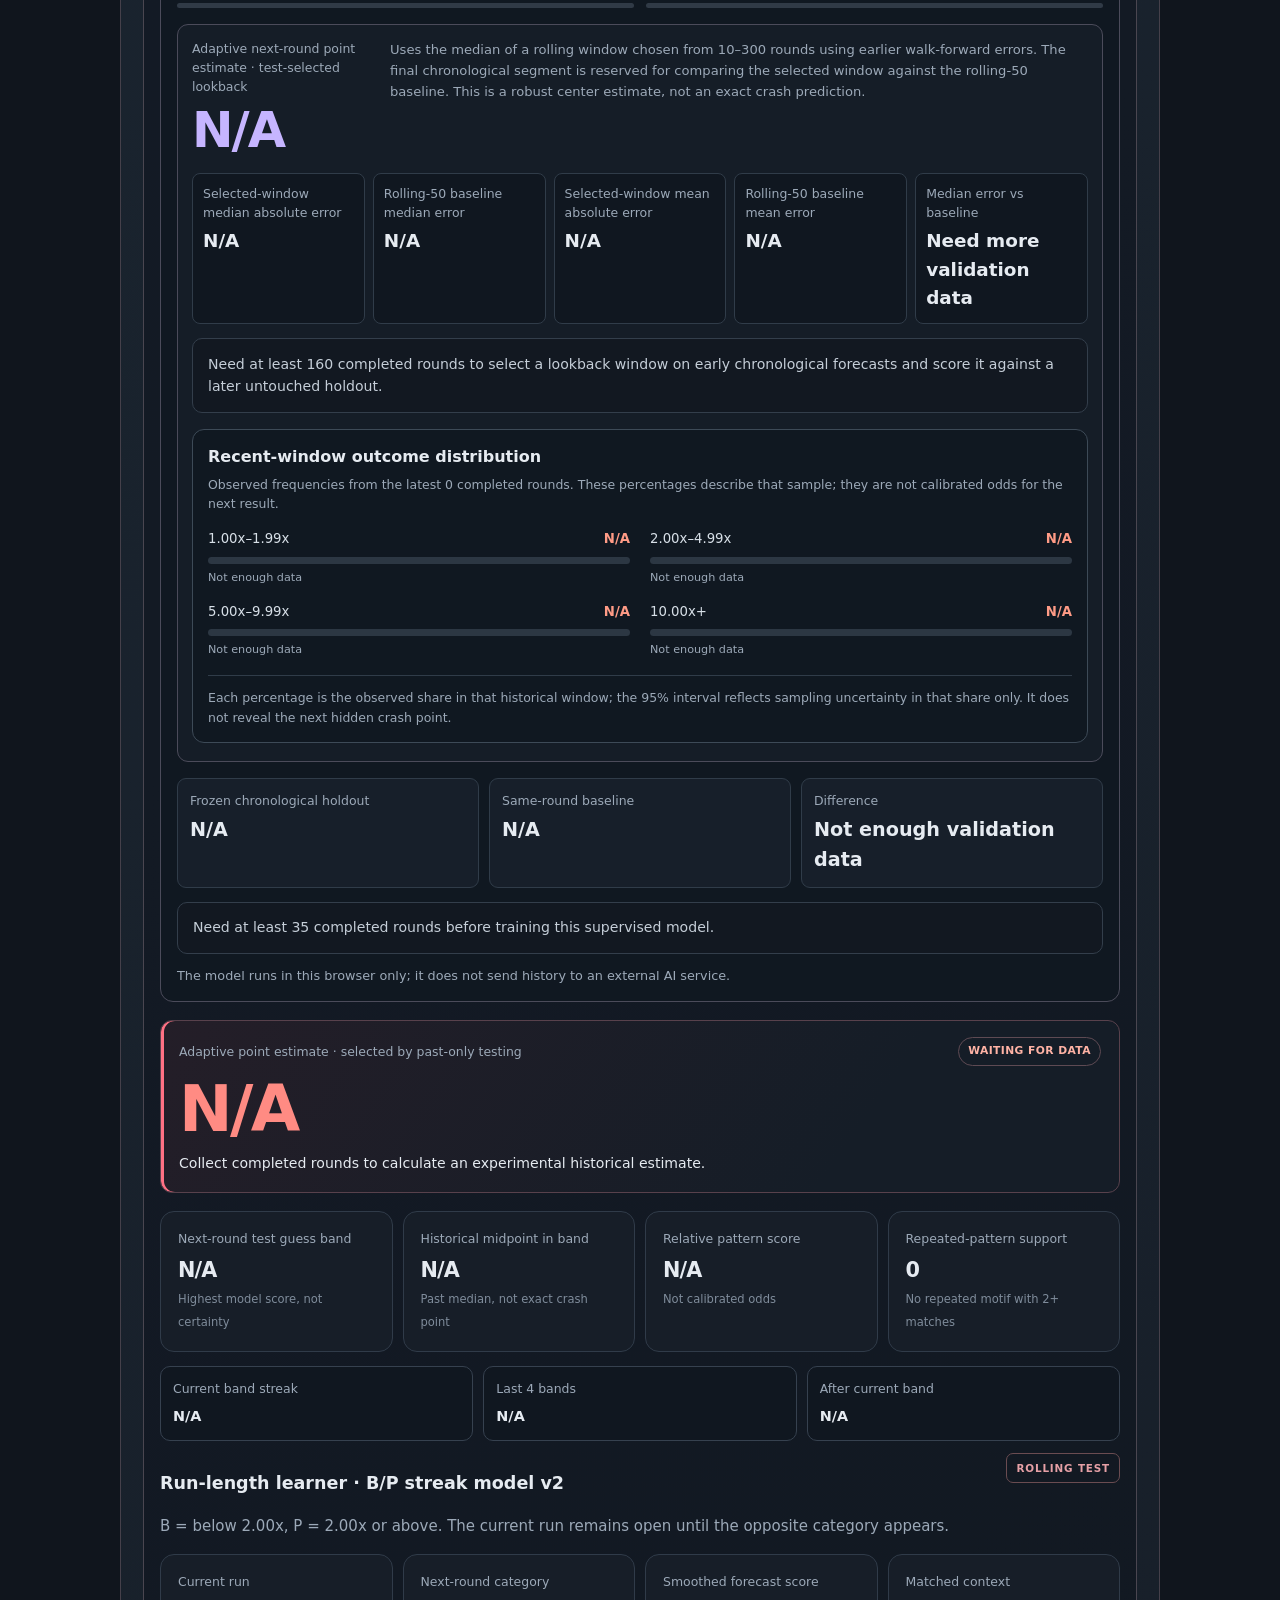
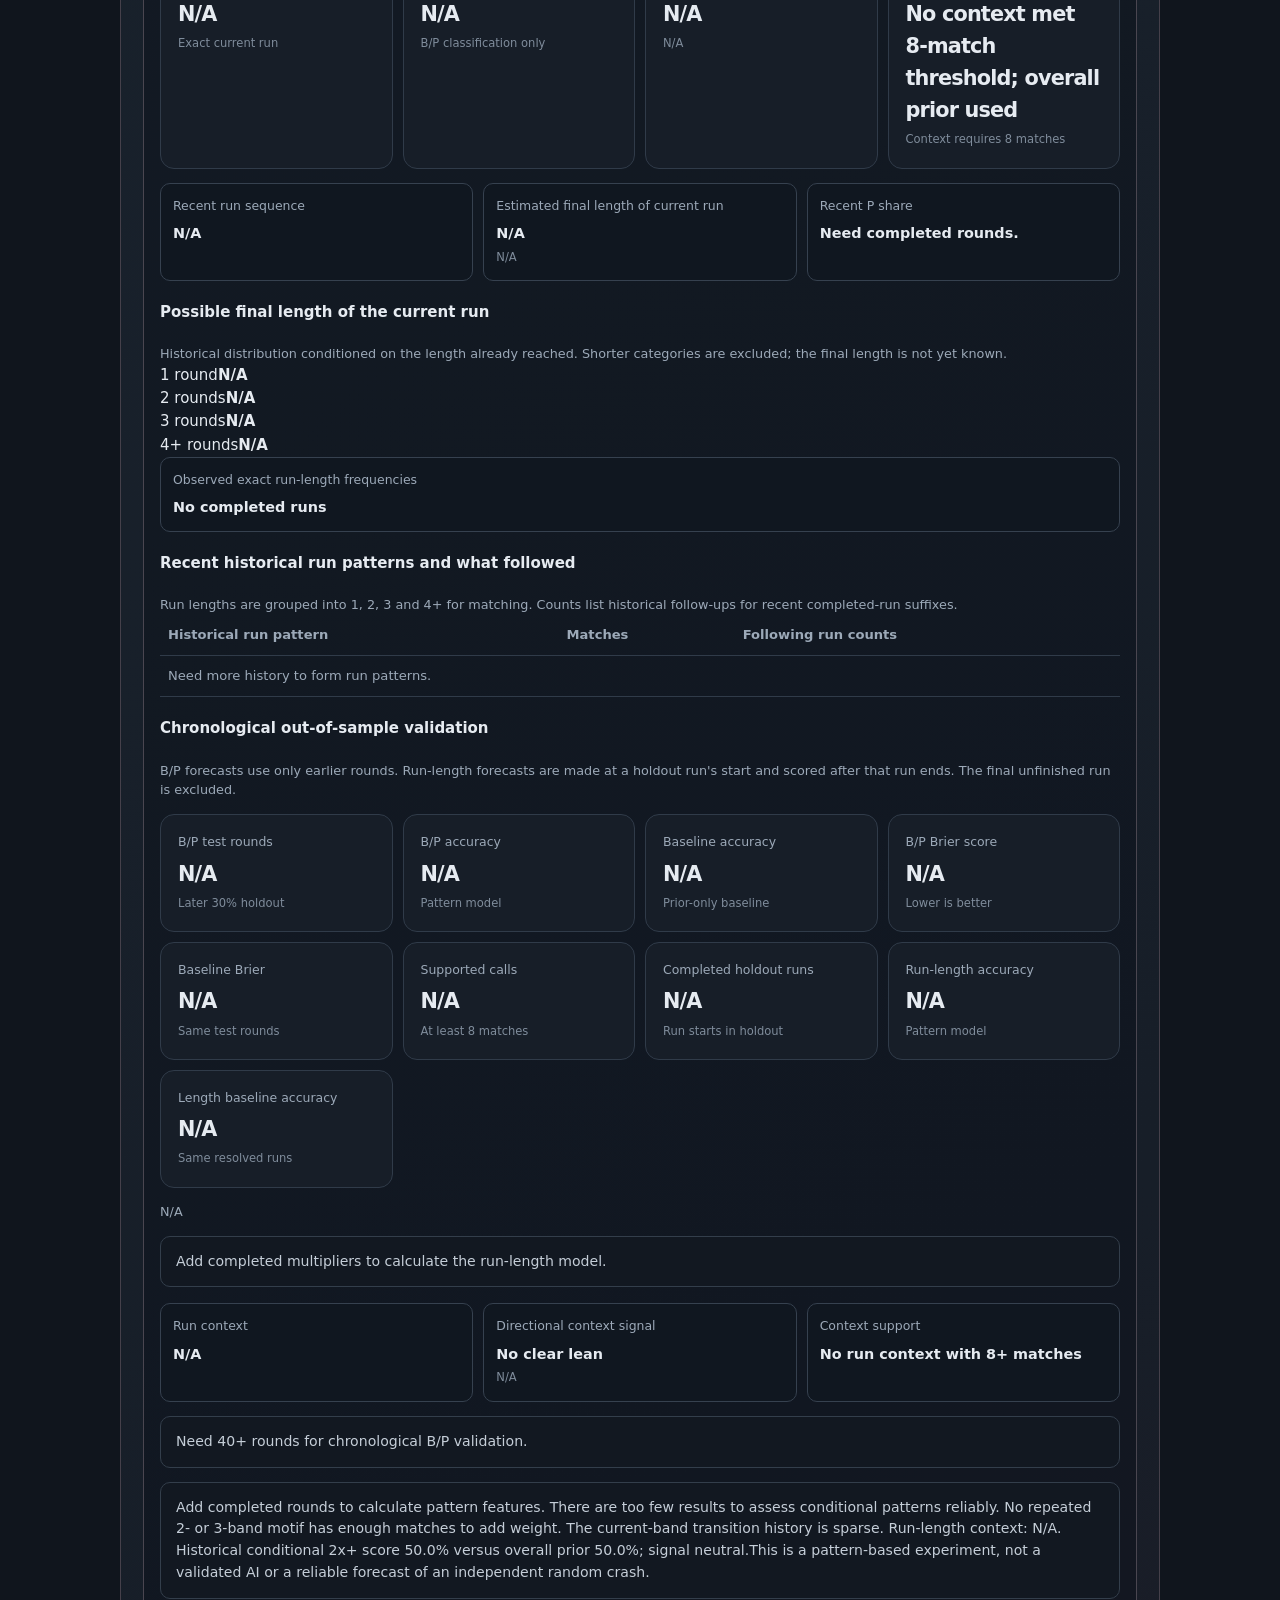
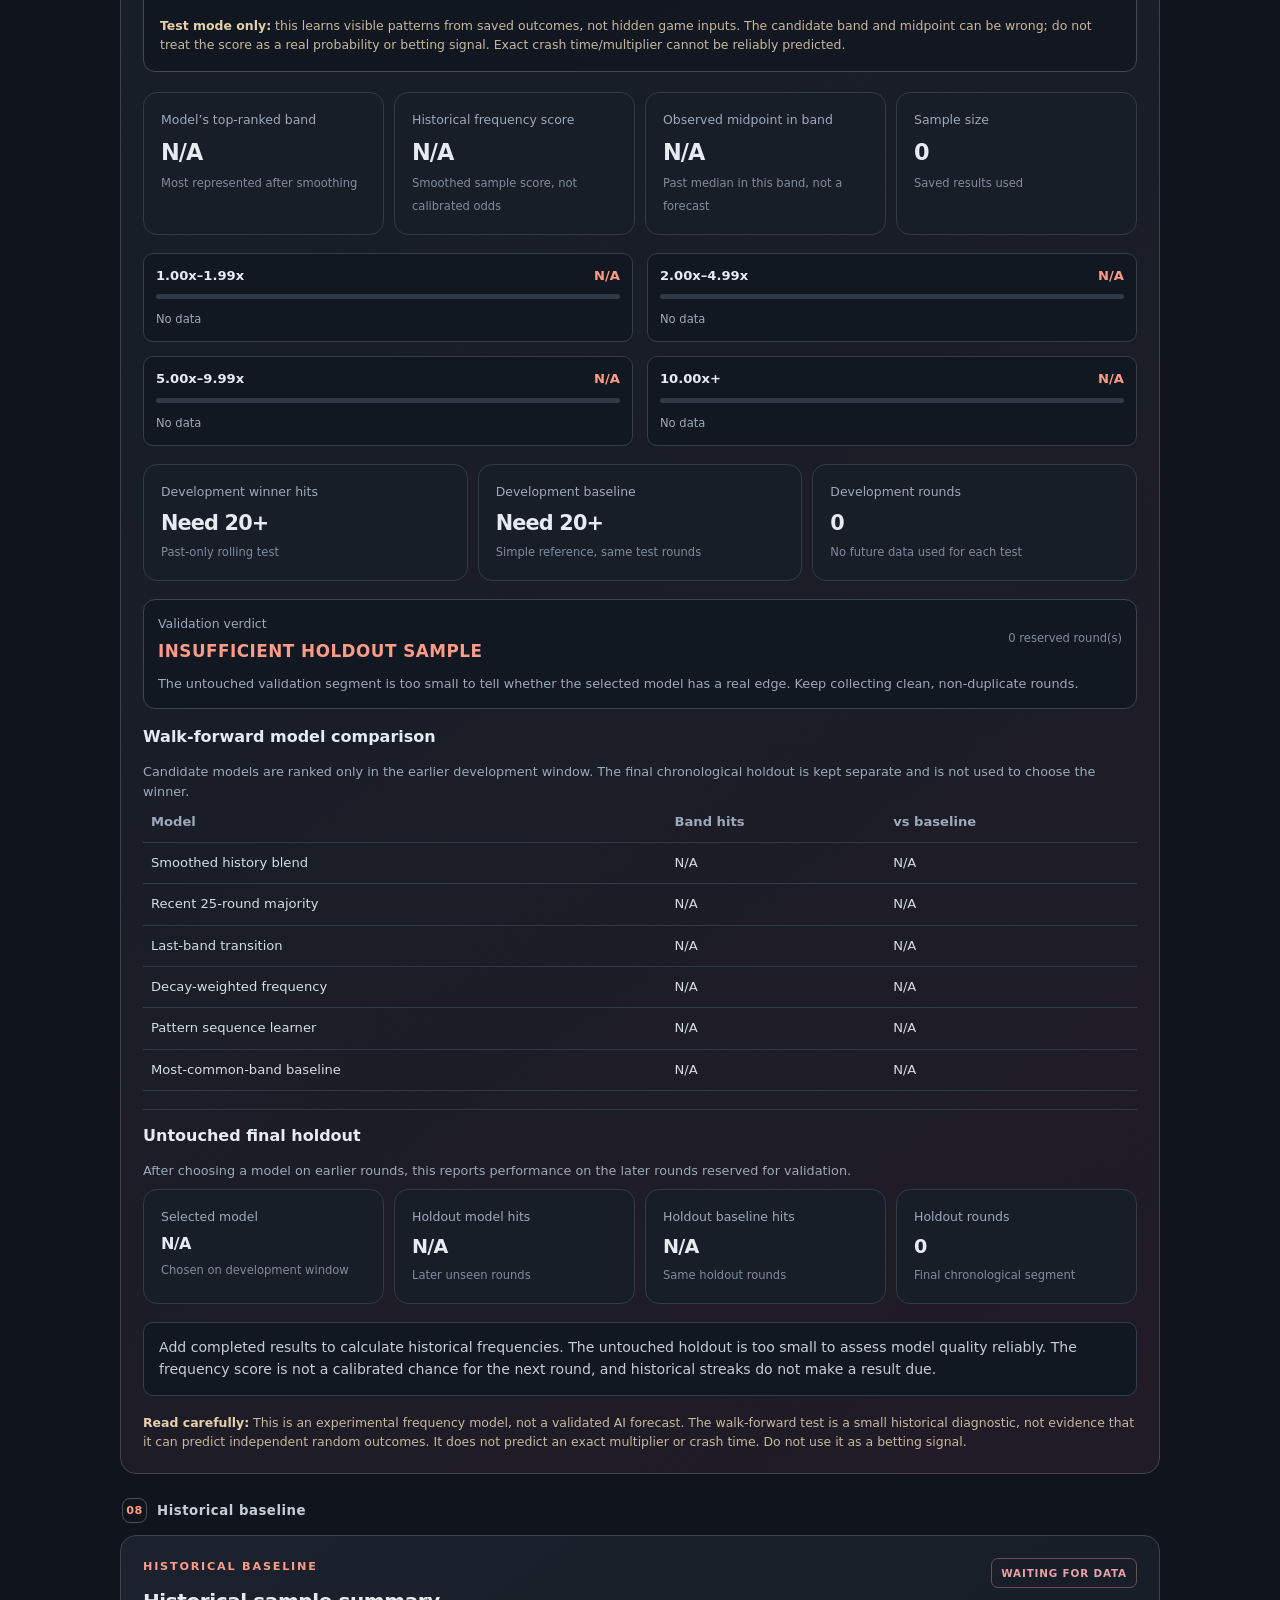
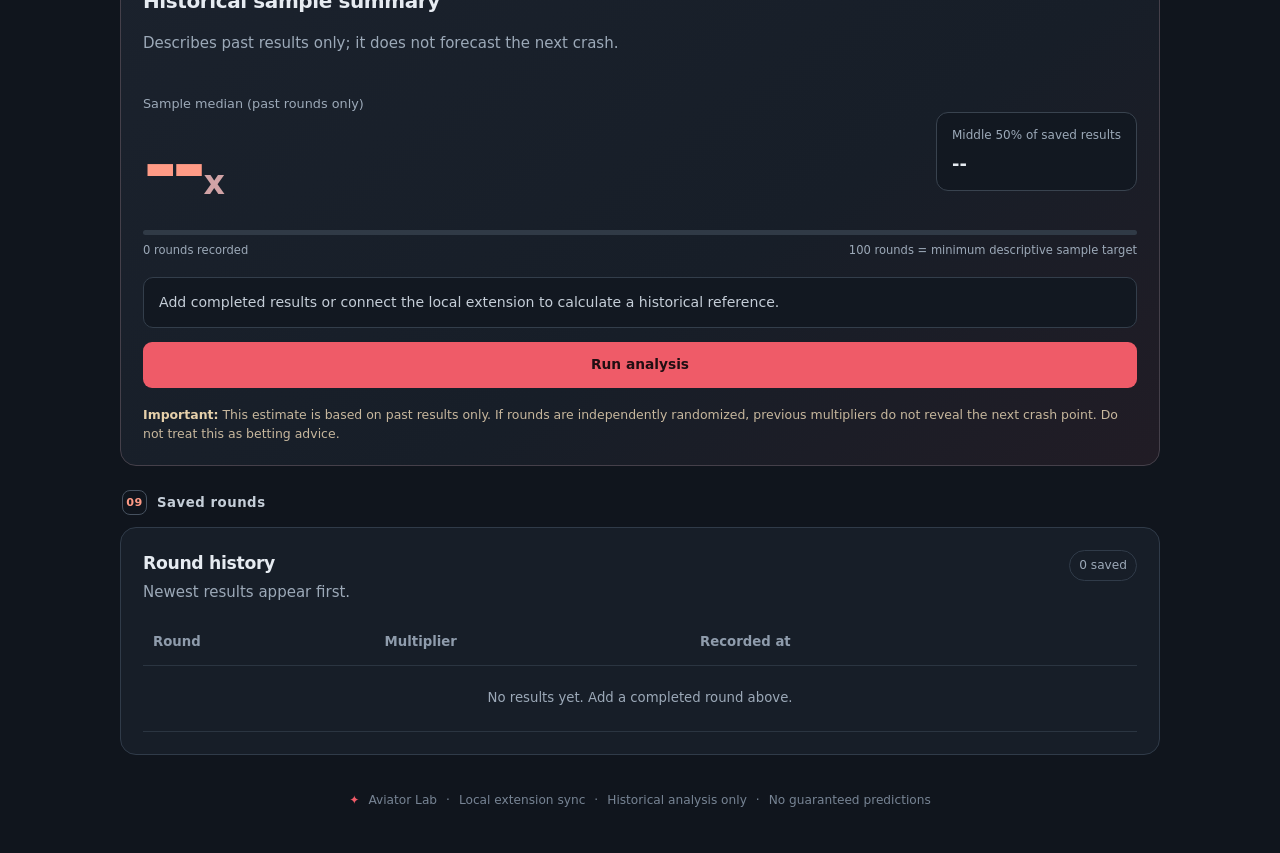
==== commit 797df47c: "Add B/P run-length and validation panels" ====
--- a/index.html
+++ b/index.html
@@ -5,7 +5,7 @@
   <meta name="viewport" content="width=device-width, initial-scale=1.0">
   <meta name="theme-color" content="#10151d">
   <title>Aviator Lab | Crash Estimate</title>
-  <link rel="stylesheet" href="style.css?v=0.19.0">
+  <link rel="stylesheet" href="style.css?v=0.20.0">
 </head>
 <body>
   <main class="app-shell">
@@ -91,6 +91,16 @@
             <article class="stat-card"><span class="stat-label">Within ±0.25x</span><strong id="paperNearRate">N/A</strong><span class="stat-note">Point-guess tolerance</span></article>
             <article class="stat-card"><span class="stat-label">Rolling-50 baseline error</span><strong id="paperBaselineError">N/A</strong><span id="paperBaselineNote" class="stat-note">Comparable rounds</span></article>
             <article class="stat-card"><span class="stat-label">Streak-signal hit rate</span><strong id="paperRunPatternRate">N/A</strong><span id="paperRunPatternNote" class="stat-note">Directional run-pattern calls only</span></article>
+          </div>
+          <div class="pattern-learner-grid paper-metrics paper-bp-metrics">
+            <article class="stat-card"><span class="stat-label">B/P accuracy</span><strong id="paperBPAccuracy">N/A</strong><span class="stat-note" id="paperBPNote">New v2 results only</span></article>
+            <article class="stat-card"><span class="stat-label">B/P baseline accuracy</span><strong id="paperBPBaselineAccuracy">N/A</strong><span class="stat-note">Same scored rounds</span></article>
+            <article class="stat-card"><span class="stat-label">Brier score</span><strong id="paperBPBrier">N/A</strong><span class="stat-note">B/P model; lower is better</span></article>
+            <article class="stat-card"><span class="stat-label">Baseline Brier</span><strong id="paperBPBrierBaseline">N/A</strong><span class="stat-note">Same scored rounds</span></article>
+            <article class="stat-card"><span class="stat-label">B/P scores</span><strong id="paperBPCount">0</strong><span class="stat-note">New model only</span></article>
+            <article class="stat-card"><span class="stat-label">Run-length accuracy</span><strong id="paperRunLengthAccuracy">N/A</strong><span class="stat-note" id="paperRunLengthNote">Scored when a run ends</span></article>
+            <article class="stat-card"><span class="stat-label">Length baseline accuracy</span><strong id="paperRunLengthBaseline">N/A</strong><span class="stat-note">Same resolved runs</span></article>
+            <article class="stat-card"><span class="stat-label">Run-length scores</span><strong id="paperRunLengthCount">0</strong><span class="stat-note">Only resolved lengths</span></article>
           </div>
           <div class="paper-controls">
             <button id="paperStartButton" class="button primary" type="button">Start paper test</button>
@@ -233,12 +243,33 @@
           <div class="pattern-evidence"><span class="stat-label">Last 4 bands</span><strong id="patternRecentSequence">N/A</strong></div>
           <div class="pattern-evidence"><span class="stat-label">After current band</span><strong id="patternTransitionEvidence">N/A</strong></div>
         </div>
-        <section class="pattern-evidence-grid" aria-label="Run-length pattern model">
-          <div class="pattern-evidence"><span class="stat-label">Recent B/P run sequence</span><strong id="runPatternSequence">N/A</strong></div>
-          <div class="pattern-evidence"><span class="stat-label">Run-pattern lean</span><strong id="runPatternSignal">N/A</strong><span class="stat-note" id="runPatternScore">Historical score, not odds</span></div>
-          <div class="pattern-evidence"><span class="stat-label">Matching run context</span><strong id="runPatternSupport">N/A</strong></div>
+        <section class="run-length-panel" aria-label="B/P run-length pattern model">
+          <div class="panel-title"><div><h3>Run-length learner · B/P streak model v2</h3><p class="muted">B = below 2.00x, P = 2.00x or above. The current run remains open until the opposite category appears.</p></div><span class="estimate-status">ROLLING TEST</span></div>
+          <div class="pattern-learner-grid">
+            <article class="stat-card"><span class="stat-label">Current run</span><strong id="runLengthCurrentRun">N/A</strong><span class="stat-note">Exact current run</span></article>
+            <article class="stat-card"><span class="stat-label">Next-round category</span><strong id="runLengthNextClass">N/A</strong><span class="stat-note">B/P classification only</span></article>
+            <article class="stat-card"><span class="stat-label">Smoothed forecast score</span><strong id="runLengthNextProbability">N/A</strong><span class="stat-note" id="runLengthNextBaseline">Baseline unavailable</span></article>
+            <article class="stat-card"><span class="stat-label">Matched context</span><strong id="runLengthNextSupport">N/A</strong><span class="stat-note">Context requires 8 matches</span></article>
+          </div>
+          <div class="pattern-evidence-grid"><div class="pattern-evidence"><span class="stat-label">Recent run sequence</span><strong id="runLengthRecentSequence">N/A</strong></div><div class="pattern-evidence"><span class="stat-label">Estimated final length of current run</span><strong id="runLengthLengthGuess">N/A</strong><span class="stat-note" id="runLengthLengthSupport">N/A</span></div><div class="pattern-evidence"><span class="stat-label">Recent P share</span><strong id="runLengthRecentVsOverall">N/A</strong></div></div>
+          <div class="run-length-distribution"><h4>Possible final length of the current run</h4><p class="hint">Historical distribution conditioned on the length already reached. Shorter categories are excluded; the final length is not yet known.</p><div class="run-length-dist-grid">
+            <div><span>1 round</span><strong id="runLengthLen1">N/A</strong><small id="runLengthBase1"></small></div><div><span>2 rounds</span><strong id="runLengthLen2">N/A</strong><small id="runLengthBase2"></small></div><div><span>3 rounds</span><strong id="runLengthLen3">N/A</strong><small id="runLengthBase3"></small></div><div><span>4+ rounds</span><strong id="runLengthLen4">N/A</strong><small id="runLengthBase4plus"></small></div>
+          </div></div>
+          <div class="pattern-evidence"><span class="stat-label">Observed exact run-length frequencies</span><strong id="runLengthFrequencySummary">No completed runs</strong></div>
+          <div class="model-comparison-wrap"><h4>Recent historical run patterns and what followed</h4><p class="hint">Run lengths are grouped into 1, 2, 3 and 4+ for matching. Counts list historical follow-ups for recent completed-run suffixes.</p><div class="table-wrap"><table class="model-comparison-table run-length-pattern-table"><thead><tr><th>Historical run pattern</th><th>Matches</th><th>Following run counts</th></tr></thead><tbody id="runLengthPatternRows"><tr><td colspan="3" class="empty">Need completed history.</td></tr></tbody></table></div></div>
+          <div class="model-comparison-wrap"><h4>Chronological out-of-sample validation</h4><p class="hint">B/P forecasts use only earlier rounds. Run-length forecasts are made at a holdout run's start and scored after that run ends. The final unfinished run is excluded.</p><div class="pattern-learner-grid run-length-validation-grid">
+            <article class="stat-card"><span class="stat-label">B/P test rounds</span><strong id="runLengthOosN">N/A</strong><span class="stat-note">Later 30% holdout</span></article>
+            <article class="stat-card"><span class="stat-label">B/P accuracy</span><strong id="runLengthOosAccuracy">N/A</strong><span class="stat-note">Pattern model</span></article>
+            <article class="stat-card"><span class="stat-label">Baseline accuracy</span><strong id="runLengthOosBaselineAccuracy">N/A</strong><span class="stat-note">Prior-only baseline</span></article>
+            <article class="stat-card"><span class="stat-label">B/P Brier score</span><strong id="runLengthOosBrier">N/A</strong><span class="stat-note">Lower is better</span></article>
+            <article class="stat-card"><span class="stat-label">Baseline Brier</span><strong id="runLengthOosBaselineBrier">N/A</strong><span class="stat-note">Same test rounds</span></article>
+            <article class="stat-card"><span class="stat-label">Supported calls</span><strong id="runLengthSupportedCalls">N/A</strong><span class="stat-note">At least 8 matches</span></article>
+            <article class="stat-card"><span class="stat-label">Completed holdout runs</span><strong id="runLengthLenN">N/A</strong><span class="stat-note">Run starts in holdout</span></article>
+            <article class="stat-card"><span class="stat-label">Run-length accuracy</span><strong id="runLengthLenAccuracy">N/A</strong><span class="stat-note">Pattern model</span></article>
+            <article class="stat-card"><span class="stat-label">Length baseline accuracy</span><strong id="runLengthLenBaselineAccuracy">N/A</strong><span class="stat-note">Same resolved runs</span></article>
+          </div><p class="hint" id="runLengthLenSupported">N/A</p><p class="analysis-output" id="runLengthTestNote">Add rounds to evaluate chronologically.</p></div>
+          <div class="pattern-evidence-grid"><div class="pattern-evidence"><span class="stat-label">Run context</span><strong id="runPatternSequence">N/A</strong></div><div class="pattern-evidence"><span class="stat-label">Directional context signal</span><strong id="runPatternSignal">N/A</strong><span class="stat-note" id="runPatternScore">Historical score, not odds</span></div><div class="pattern-evidence"><span class="stat-label">Context support</span><strong id="runPatternSupport">N/A</strong></div></div><p id="runPatternValidation" class="analysis-output">Collect rounds to replay run-length patterns chronologically.</p>
         </section>
-        <p id="runPatternValidation" class="analysis-output">Collect completed rounds to replay run-length patterns chronologically.</p>
         <div id="patternExplanation" class="analysis-output">Collect completed rounds to let the pattern learner inspect the sequence.</div>
         <p class="disclaimer"><strong>Test mode only:</strong> this learns visible patterns from saved outcomes, not hidden game inputs. The candidate band and midpoint can be wrong; do not treat the score as a real probability or betting signal. Exact crash time/multiplier cannot be reliably predicted.</p>
       </div>
@@ -314,6 +345,6 @@
     </section>
     <footer><span class="footer-mark">✦</span> Aviator Lab <span>·</span> Local extension sync <span>·</span> Historical analysis only <span>·</span> No guaranteed predictions</footer>
   </main>
-  <script src="script.js?v=0.19.0"></script>
+  <script src="script.js?v=0.20.0"></script>
 </body>
 </html>
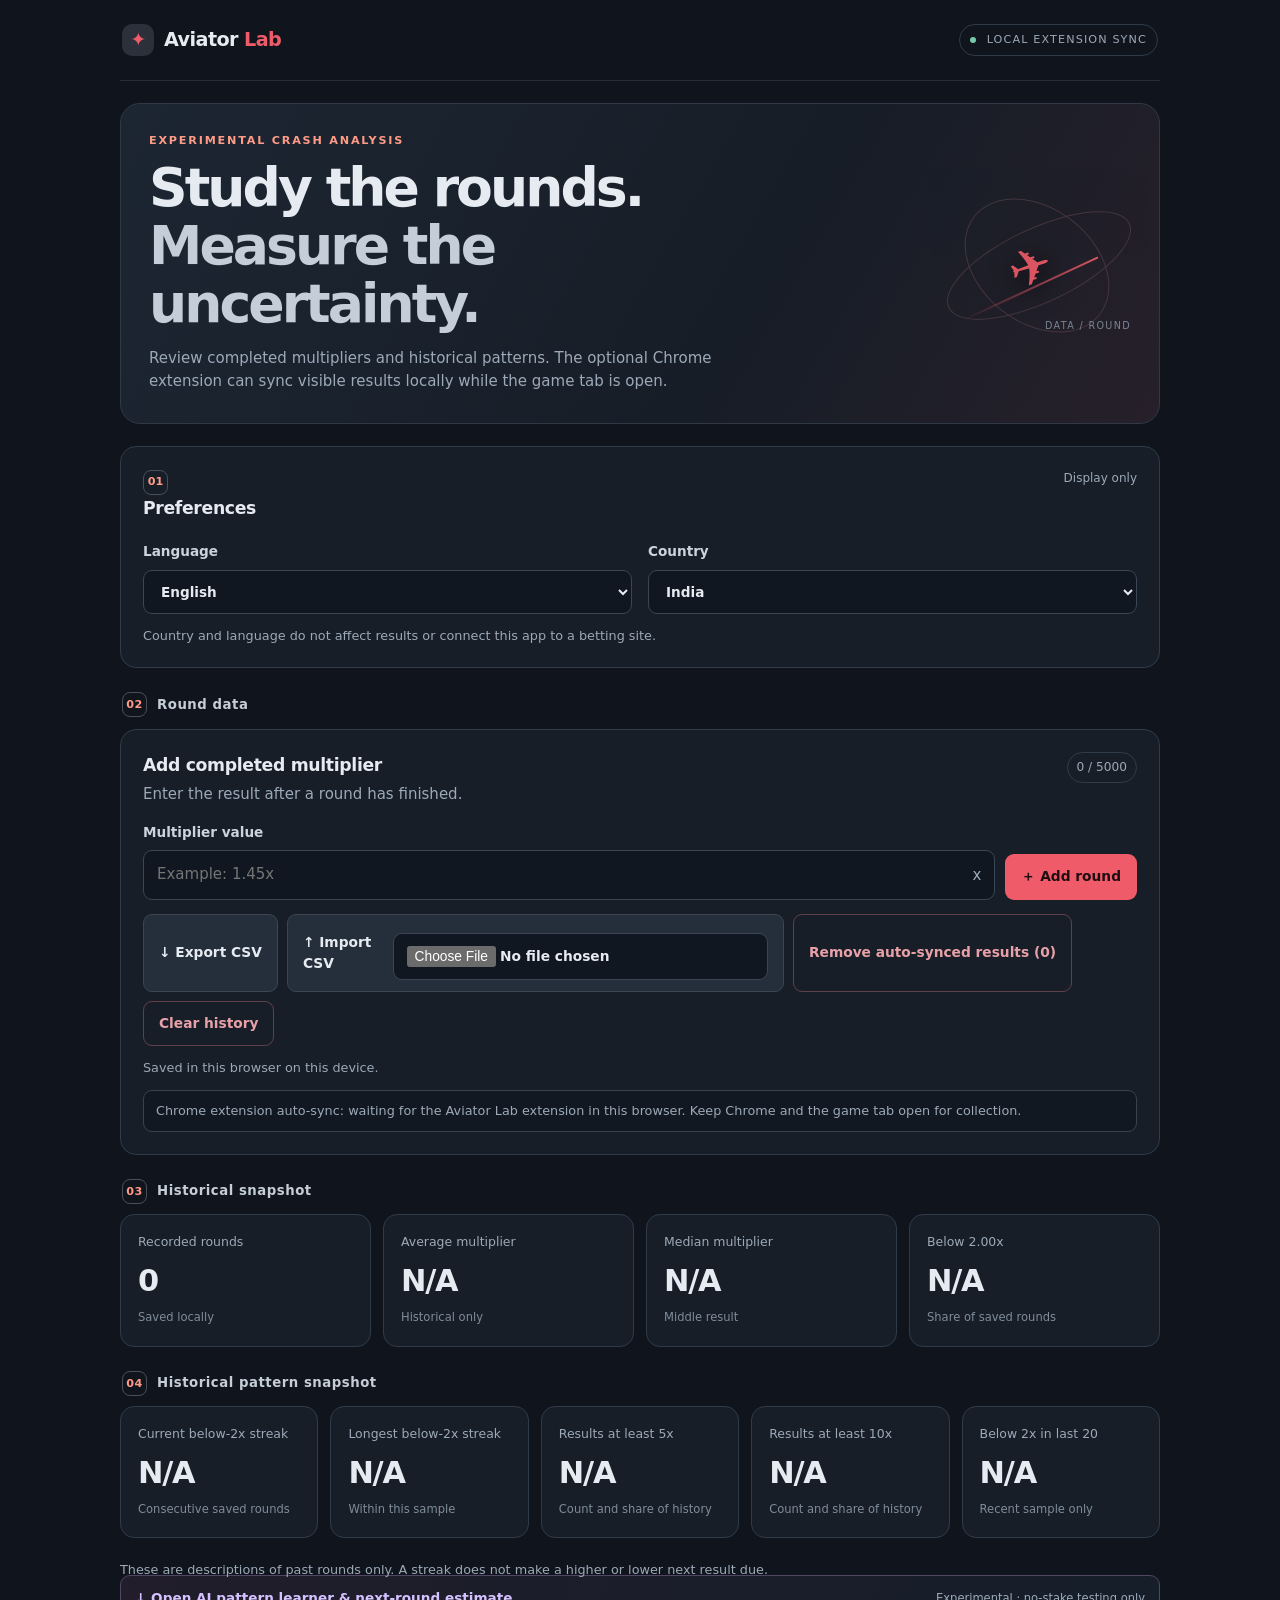
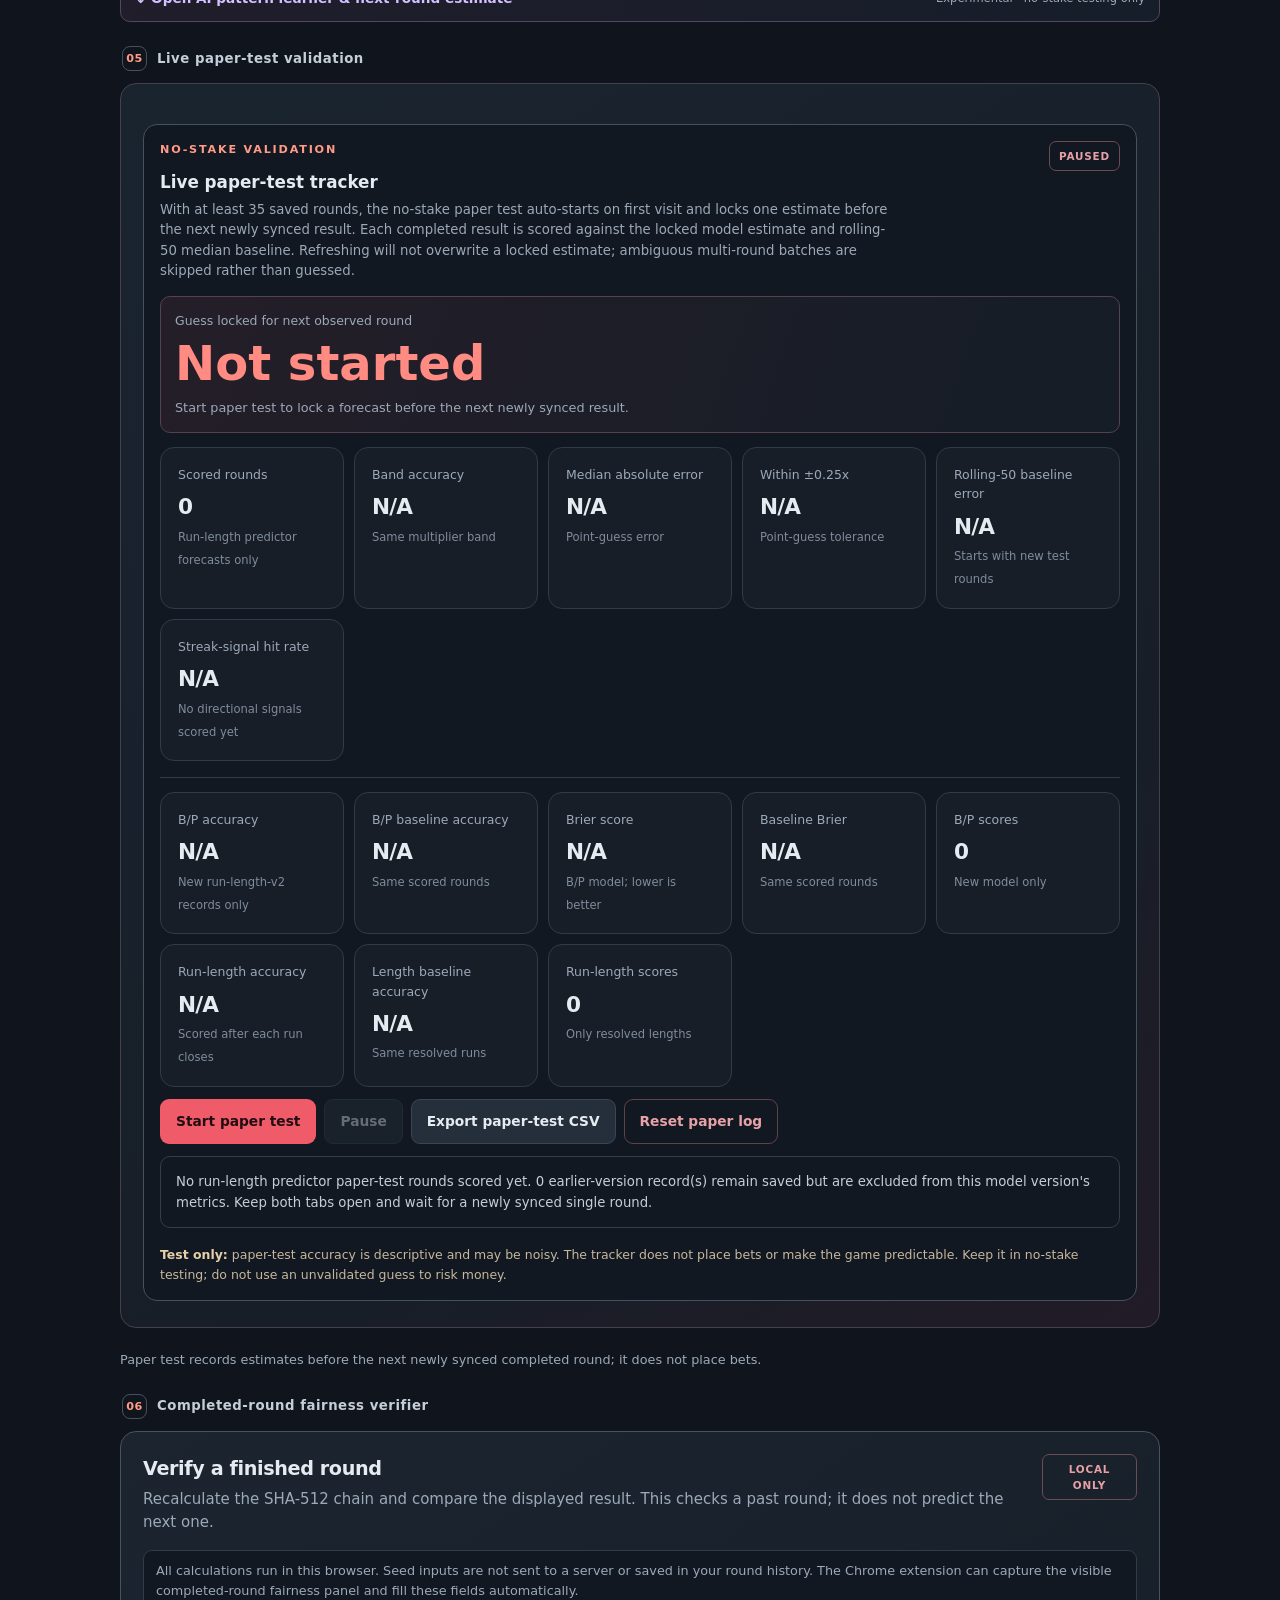
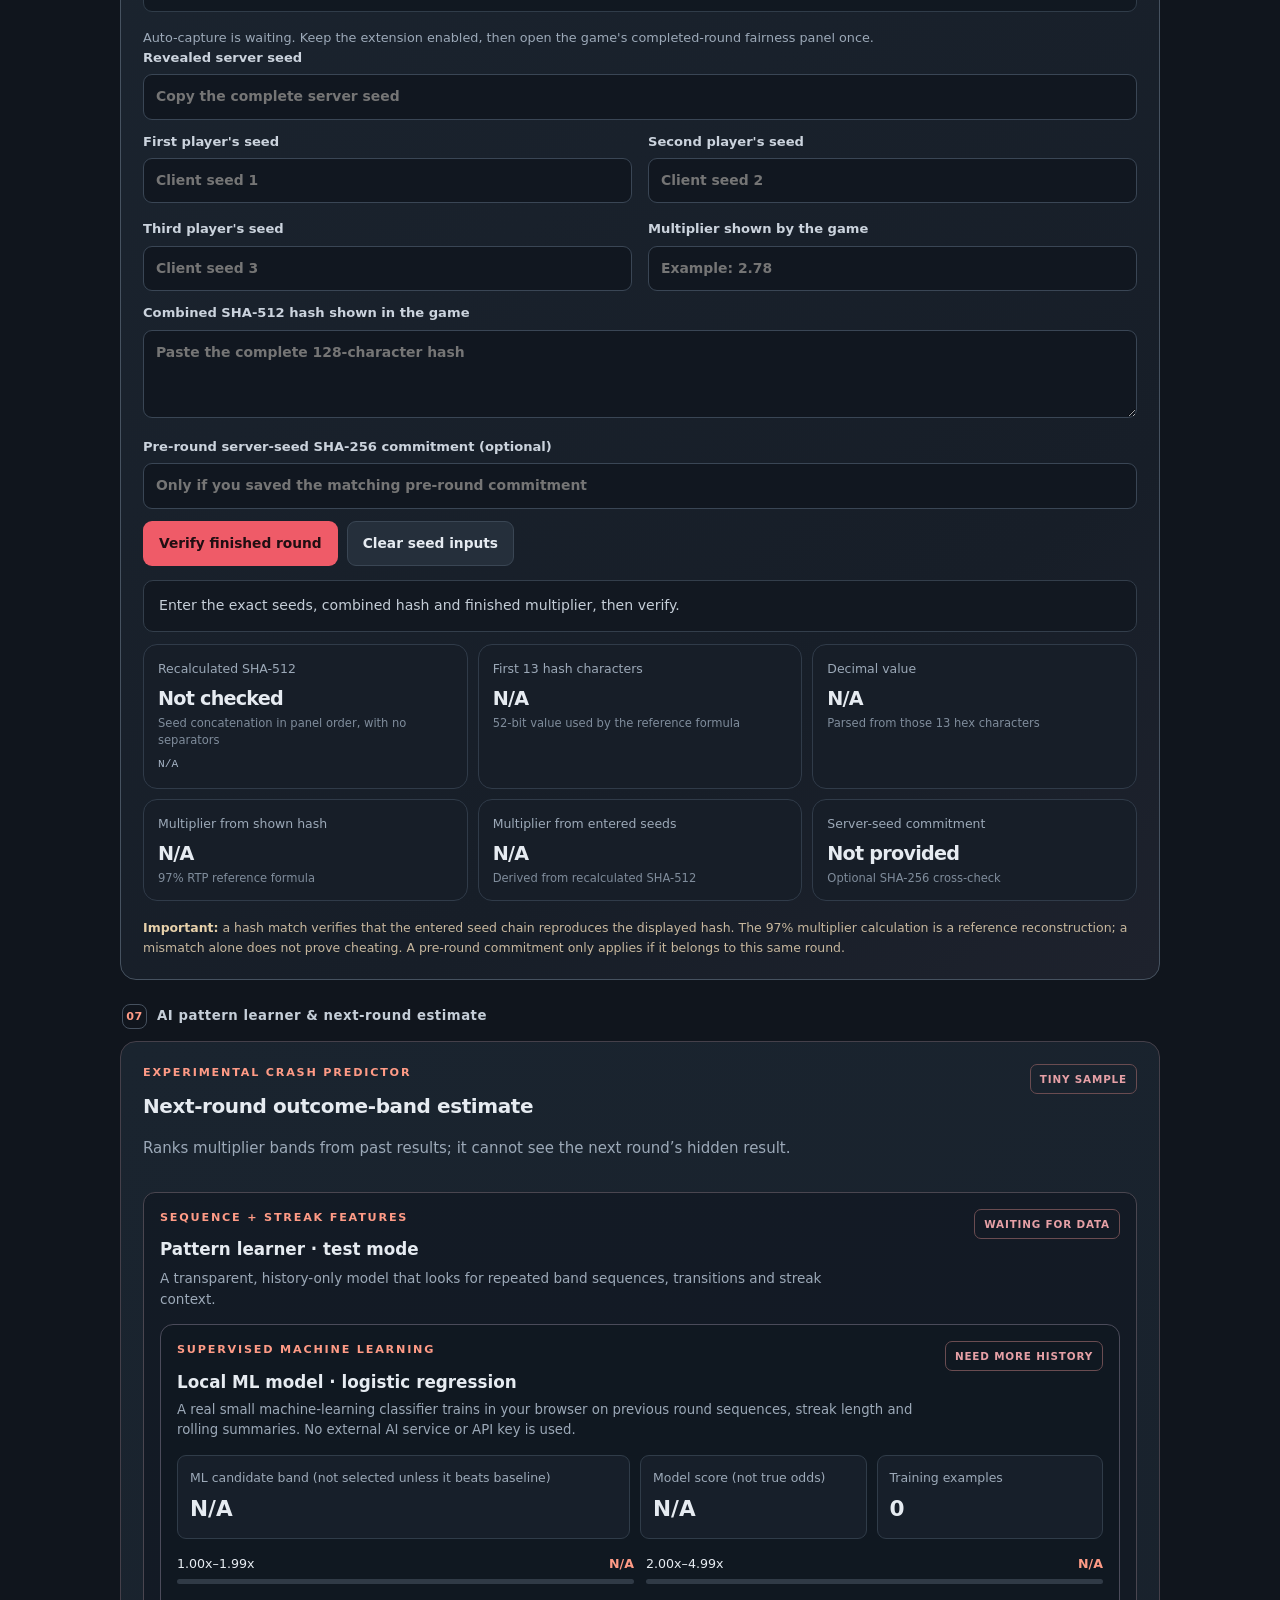
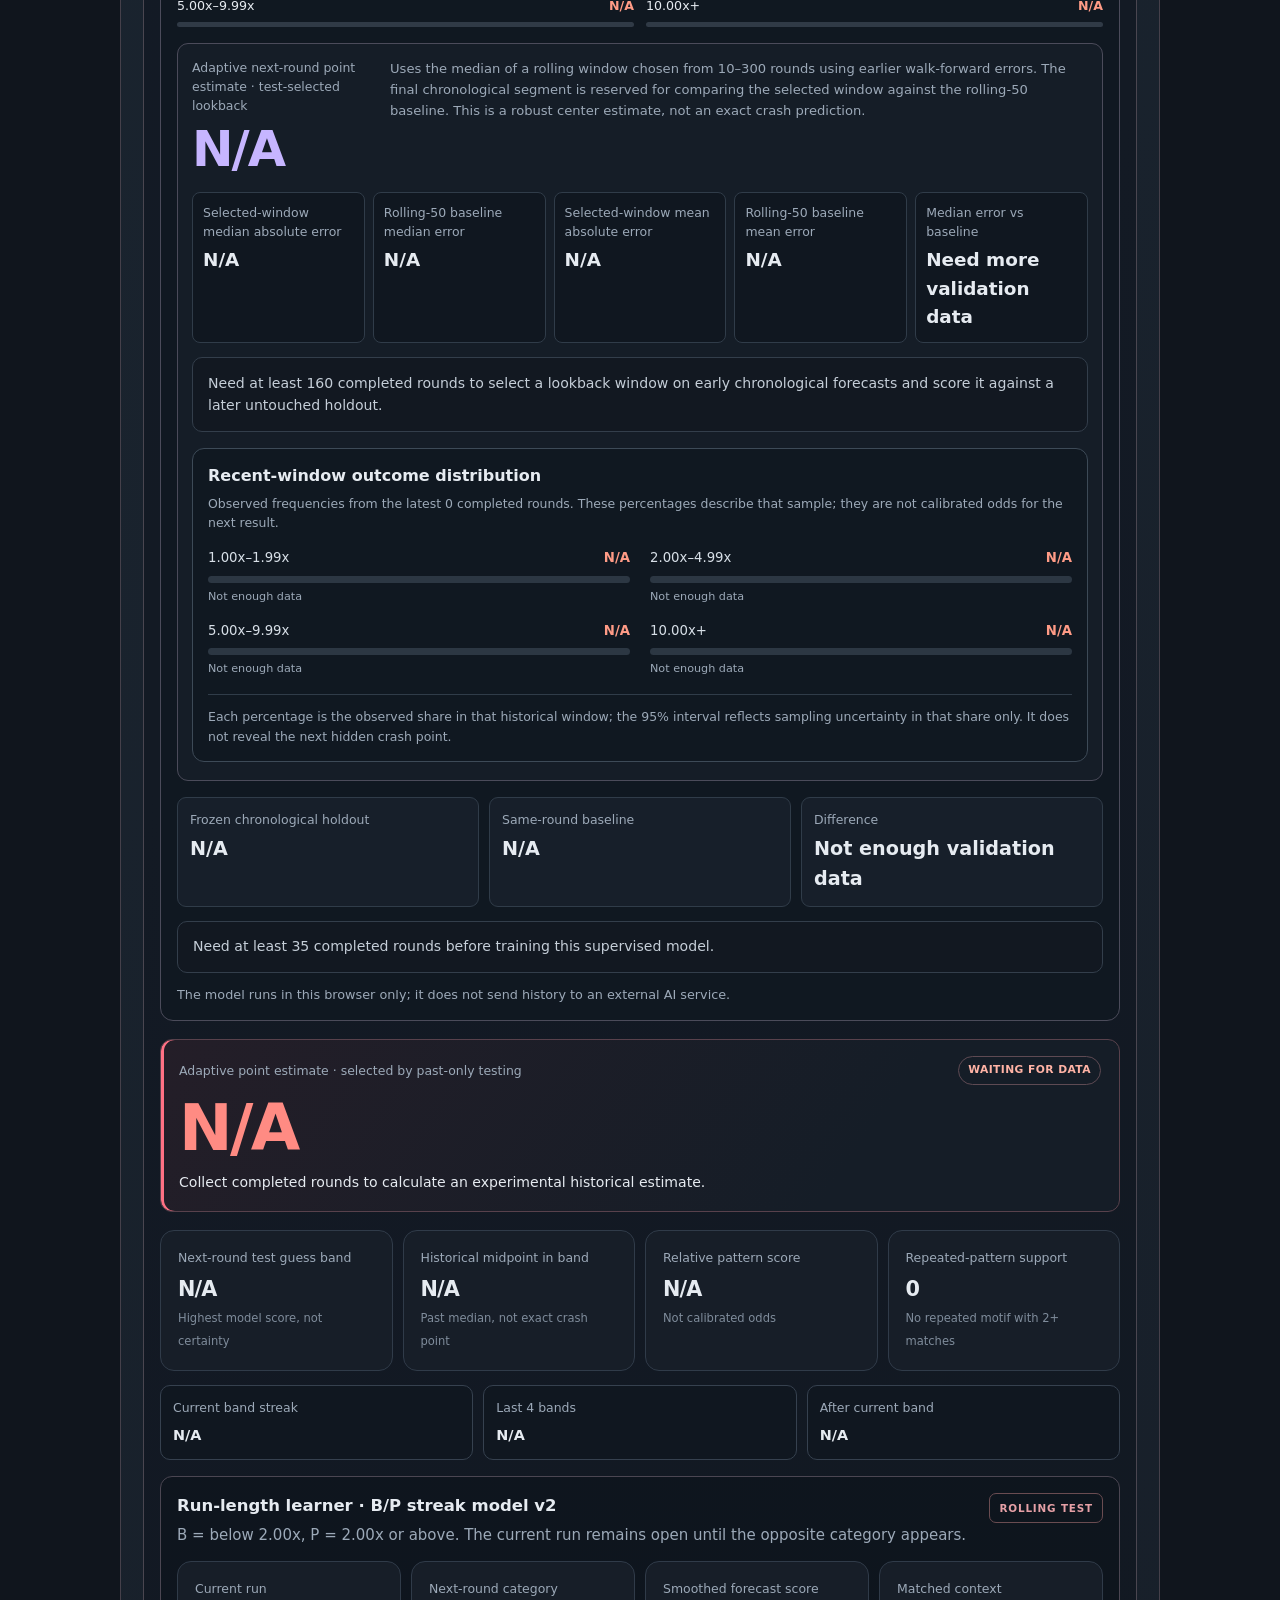
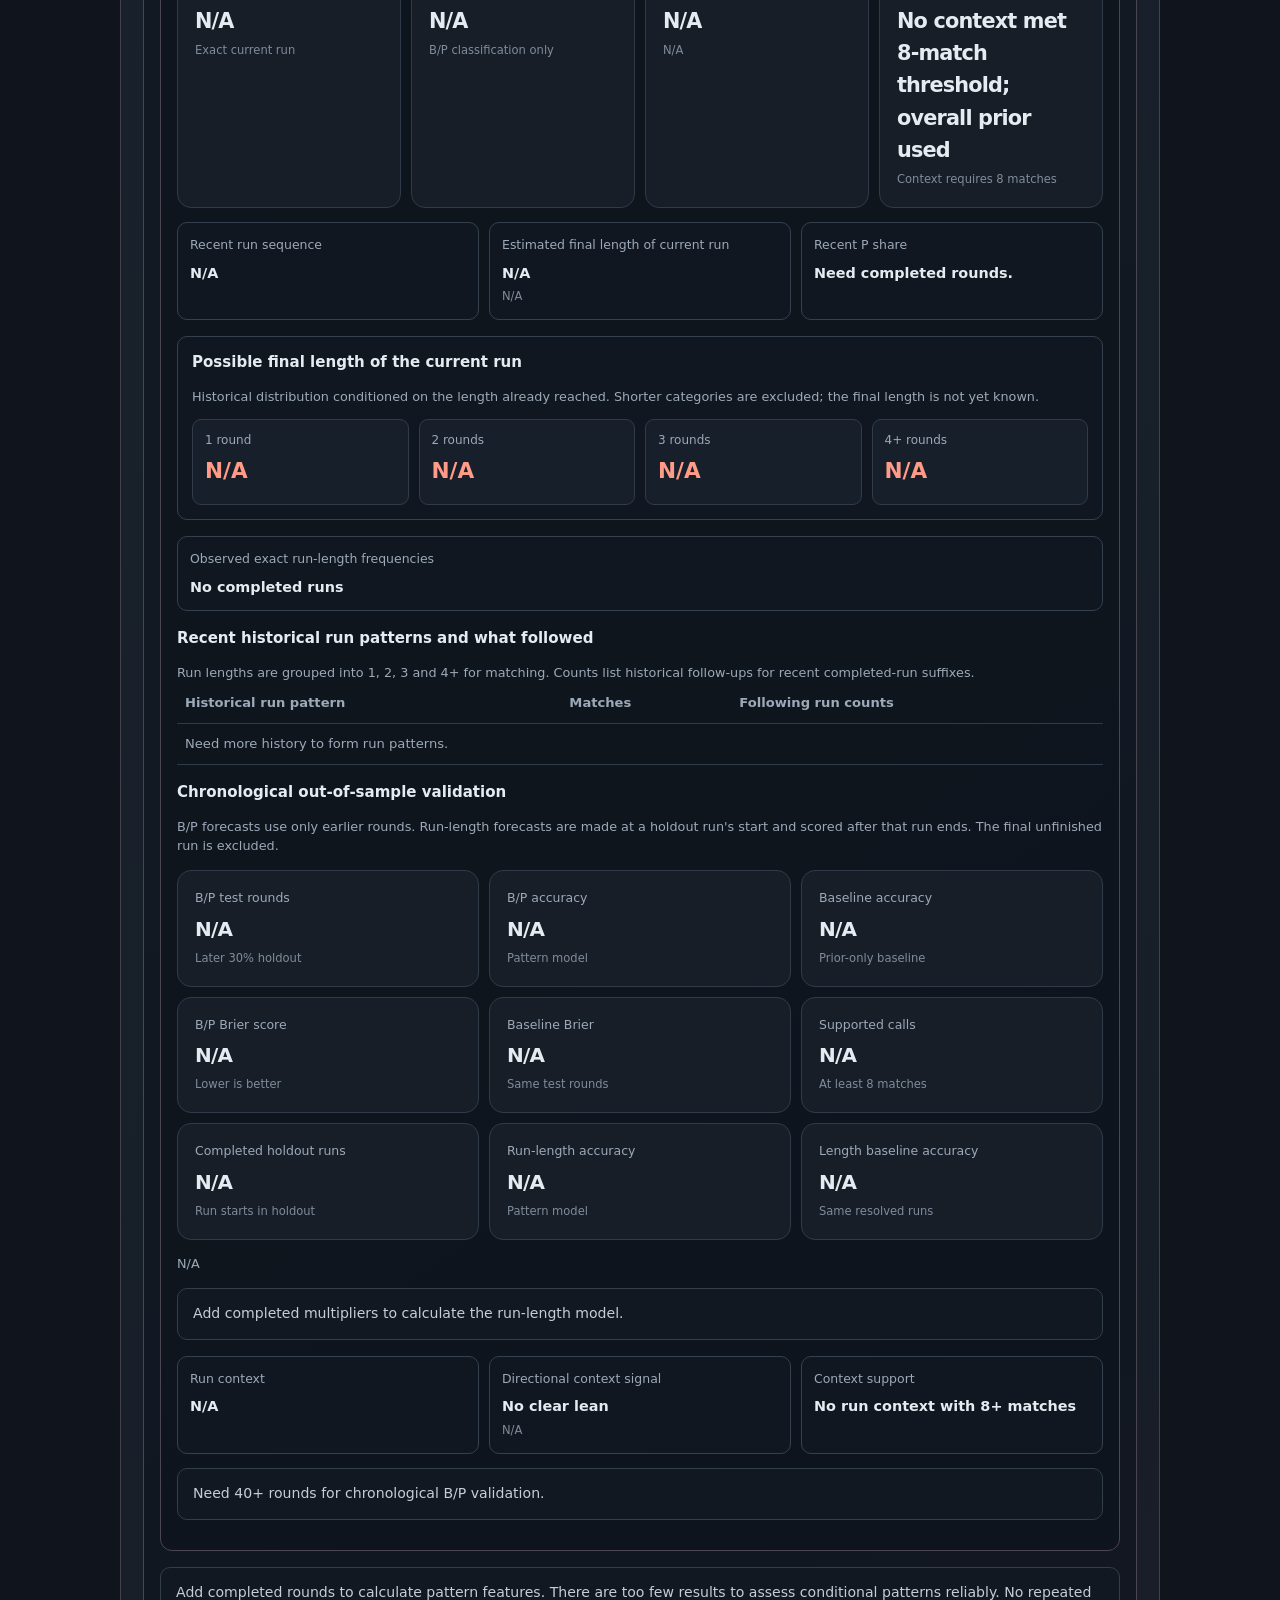
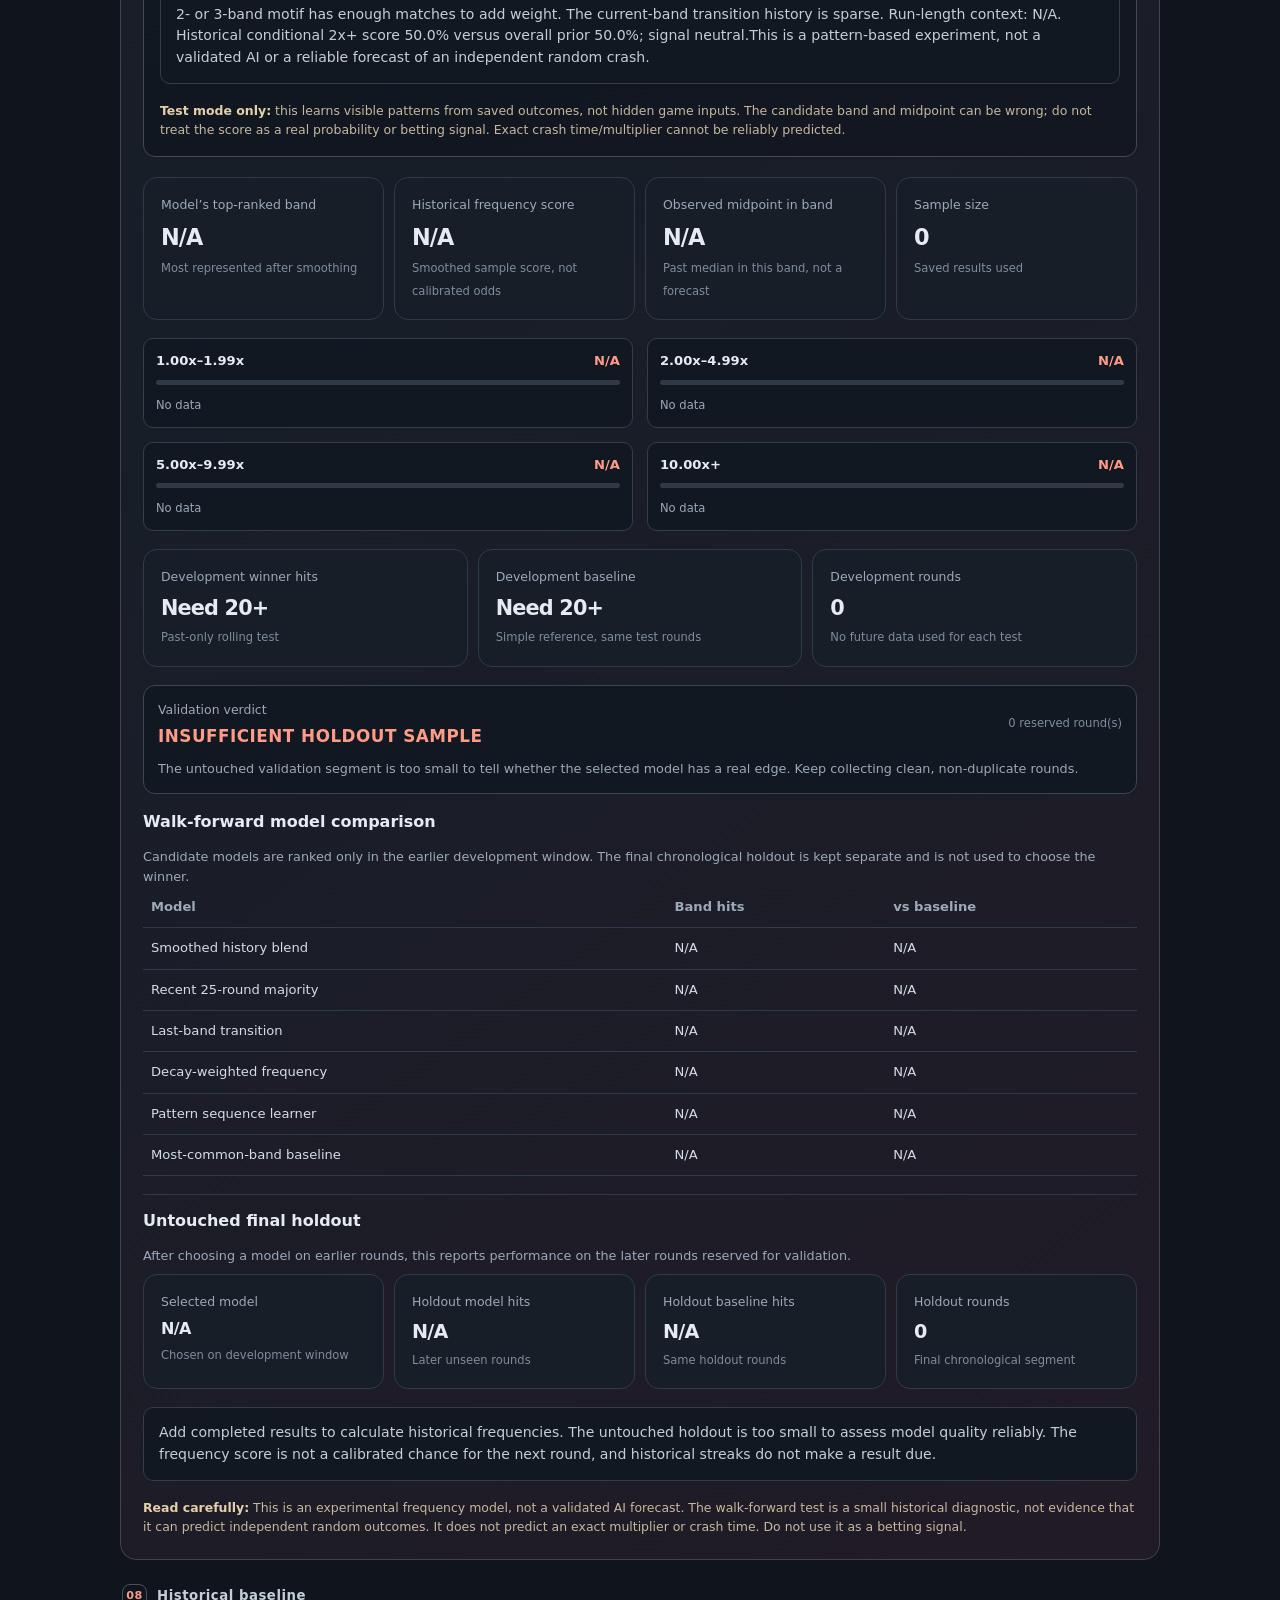
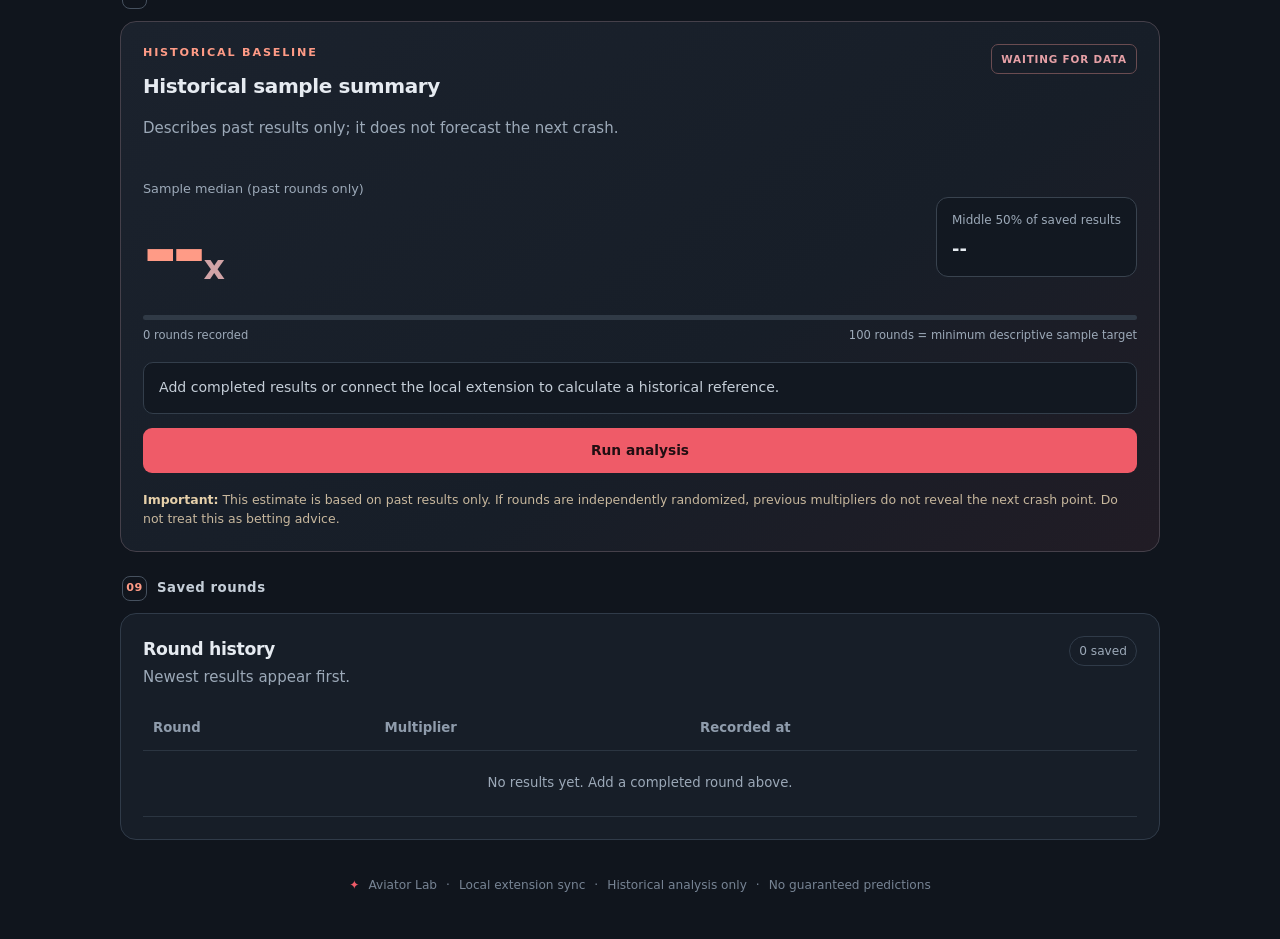
==== commit 3549aede: "Bust cache for run-context display update" ====
--- a/index.html
+++ b/index.html
@@ -345,6 +345,6 @@
     </section>
     <footer><span class="footer-mark">✦</span> Aviator Lab <span>·</span> Local extension sync <span>·</span> Historical analysis only <span>·</span> No guaranteed predictions</footer>
   </main>
-  <script src="script.js?v=0.20.0"></script>
+  <script src="script.js?v=0.20.1"></script>
 </body>
 </html>
--- a/style.css
+++ b/style.css
@@ -212,3 +212,17 @@
 .adaptive-probability-row small{display:block;margin-top:6px;color:var(--muted);font-size:.7rem;line-height:1.5}
 .adaptive-probability-foot{border-top:1px solid #303c49;padding-top:12px}
 @media(max-width:600px){.adaptive-probability-grid{grid-template-columns:1fr;gap:13px}}
+
+/* B/P run-length model v2 */
+.run-length-panel{margin:16px 0;padding:16px;background:rgba(10,16,24,.44);border:1px solid #4b4652;border-radius:12px}
+.run-length-panel h3{margin:0 0 6px;font-size:1.03rem}.run-length-panel h4{margin:0 0 6px;font-size:.94rem}.run-length-panel .panel-title{margin-bottom:14px}
+.run-length-distribution{margin:16px 0;padding:14px;background:#101720;border:1px solid #36414f;border-radius:10px}
+.run-length-dist-grid{display:grid;grid-template-columns:repeat(4,minmax(0,1fr));gap:10px;margin-top:12px}
+.run-length-dist-grid>div{padding:12px;background:#171f2a;border:1px solid #303c49;border-radius:9px;min-width:0}
+.run-length-dist-grid span,.run-length-dist-grid small{display:block;color:var(--muted);font-size:.75rem;line-height:1.45}
+.run-length-dist-grid strong{display:block;margin:5px 0;font-size:1.35rem;color:var(--accent2)}
+.run-length-pattern-table{min-width:620px}.run-length-pattern-table td{overflow-wrap:anywhere}
+.run-length-validation-grid{grid-template-columns:repeat(3,minmax(0,1fr))}.run-length-validation-grid .stat-card strong{font-size:clamp(1rem,1.8vw,1.25rem);overflow-wrap:anywhere}
+.paper-bp-metrics{border-top:1px solid var(--border);padding-top:14px;margin-top:16px}
+@media(max-width:700px){.run-length-dist-grid,.run-length-validation-grid{grid-template-columns:repeat(2,minmax(0,1fr))}}
+@media(max-width:420px){.run-length-dist-grid,.run-length-validation-grid{grid-template-columns:1fr}.run-length-panel{padding:12px}}
